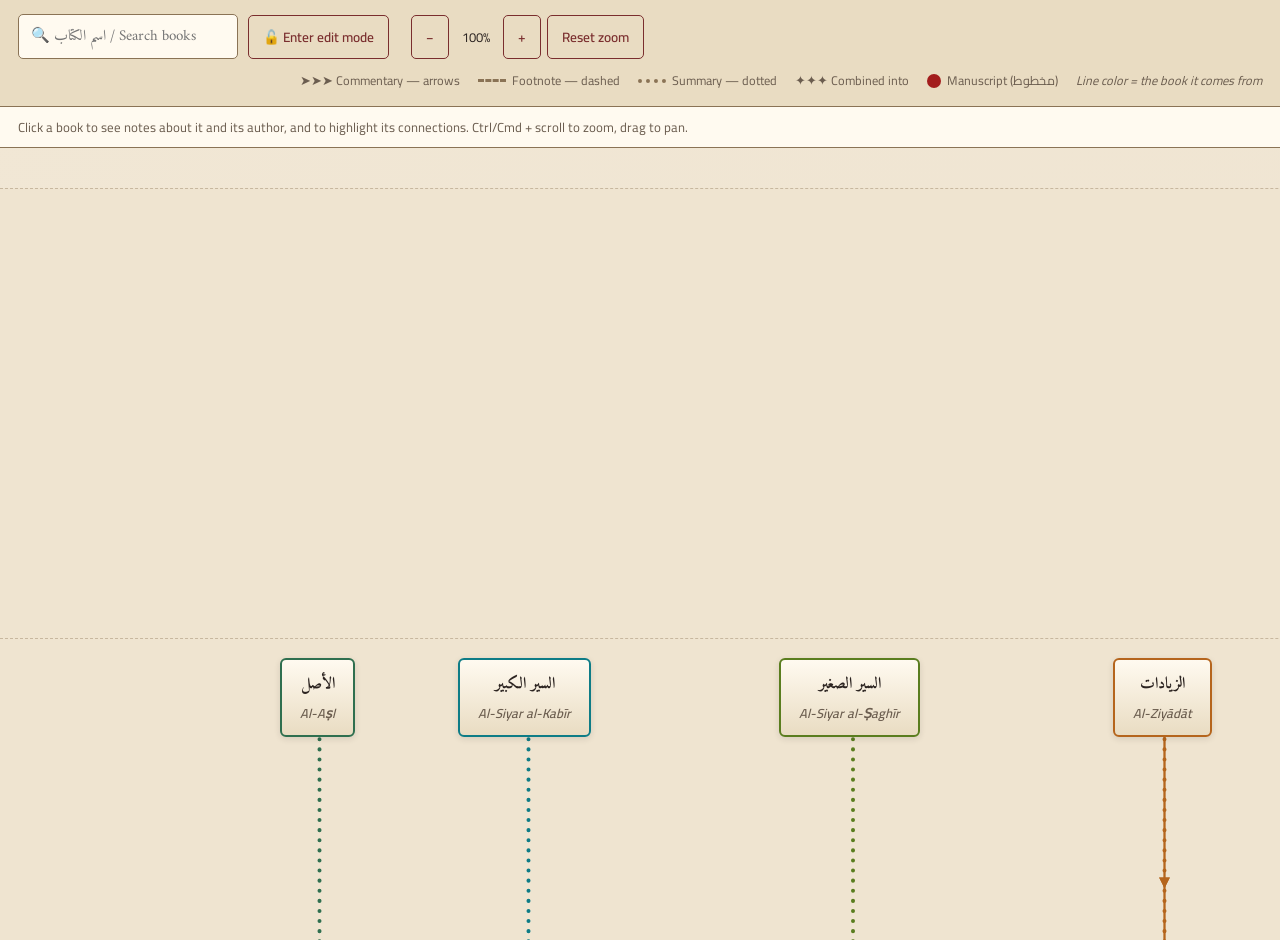
==== index.html @ ff079003 "Add bilingual (English/Arabic) notes with an EN/AR toggle Notes can now be written and viewed in eit" ====
<!DOCTYPE html>
<html lang="en">
<head>
<meta charset="UTF-8">
<title>Hanafi Book Network</title>
<style>
  @import url('https://fonts.googleapis.com/css2?family=Amiri:wght@400;700&family=Cairo:wght@400;600;700&display=swap');

  :root{
    --parchment:#f3ead9;
    --parchment-deep:#e9dcc2;
    --ink:#2b2320;
    --maroon:#7a2e2e;
    --gold:#a6763f;
    --line:#8a7355;
  }

  *{box-sizing:border-box;}

  html,body{margin:0;padding:0;}

  body{
    min-height:100vh;
    background:var(--parchment);
    font-family:'Cairo', sans-serif;
    color:var(--ink);
  }

  #toolbar{
    display:flex;
    flex-wrap:wrap;
    gap:10px;
    align-items:center;
    padding:14px 18px;
    background:var(--parchment-deep);
    border-bottom:1.5px solid var(--line);
    position:sticky;
    top:0;
    z-index:20;
  }

  #toolbar input[type=text]{
    font-family:'Amiri', serif;
    font-size:15px;
    padding:8px 12px;
    border:1.5px solid var(--line);
    border-radius:5px;
    background:#fffaf0;
    color:var(--ink);
    min-width:220px;
  }

  button{
    font-family:'Cairo', sans-serif;
    font-size:13.5px;
    font-weight:600;
    padding:8px 14px;
    border-radius:5px;
    border:1.5px solid var(--maroon);
    background:var(--maroon);
    color:#fff8ee;
    cursor:pointer;
  }
  button.secondary{
    background:transparent;
    color:var(--maroon);
  }
  button:hover{opacity:0.88;}

  .legend{
    display:flex;
    gap:18px;
    margin-inline-start:auto;
    font-size:12.5px;
    color:#6b5d4f;
    align-items:center;
  }
  .legend-item{display:flex;align-items:center;gap:6px;}
  .swatch{width:28px;height:0;border-top-width:3px;border-top-style:solid;}

  #hint{
    padding:8px 18px;
    font-size:13px;
    color:#6b5d4f;
    background:#fffaf0;
    border-bottom:1px solid var(--line);
    min-height:18px;
  }

  #canvas-wrap{
    position:relative;
    width:100%;
    height:calc(100vh - 108px);
    overflow:auto;
  }

  #zoom-sizer{
    position:relative;
  }

  #canvas{
    position:relative;
    width:7450px;
    height:7050px;
    transform-origin:0 0;
    background-image:
      radial-gradient(circle at 20% 15%, rgba(166,118,63,0.06), transparent 40%),
      radial-gradient(circle at 80% 85%, rgba(122,46,46,0.05), transparent 45%);
  }

  svg#lines{
    position:absolute;
    top:0; left:0;
    width:7450px;
    height:7050px;
    pointer-events:none;
  }

  #centuryBg{
    position:absolute;
    top:0; left:0;
    width:7450px;
    height:7050px;
    pointer-events:none;
    z-index:0;
  }
  .century-band{
    position:absolute;
    left:0;
    width:100%;
  }
  #timeline{
    position:absolute;
    top:0; left:0;
    width:7450px;
    height:7050px;
    pointer-events:none;
    z-index:1;
  }
  .century-row{
    position:absolute;
    left:0;
    width:100%;
    border-top:1.5px dashed rgba(138,115,85,0.4);
  }
  .century-label{
    position:absolute;
    left:20px;
    font-family:'Amiri', serif;
    font-weight:700;
    font-size:21px;
    color:var(--gold);
    background:rgba(243,234,217,0.95);
    padding:12px 20px;
    border:2px solid rgba(138,115,85,0.45);
    border-radius:9px;
    white-space:nowrap;
    line-height:1.4;
    box-shadow:0 2px 8px rgba(43,35,32,0.10);
  }
  .century-label .en{
    display:block;
    font-family:'Cairo', sans-serif;
    font-weight:600;
    font-style:italic;
    font-size:14px;
    color:#6b5d4f;
    margin-top:2px;
  }

  .node{
    position:absolute;
    font-family:'Amiri', serif;
    font-weight:700;
    font-size:16px;
    background:linear-gradient(180deg,#fffaf0,var(--parchment-deep));
    border:1.5px solid var(--line);
    border-radius:6px;
    padding:10px 18px;
    text-align:center;
    box-shadow:0 2px 6px rgba(43,35,32,0.12);
    cursor:pointer;
    user-select:none;
    white-space:nowrap;
    z-index:5;
  }
  body.admin .node{ cursor:grab; }
  .node.selected{
    border-color:var(--maroon);
    box-shadow:0 0 0 3px rgba(122,46,46,0.25);
  }
  .node.viewed{
    box-shadow:0 0 0 3px rgba(122,46,46,0.35);
  }
  .node.multiselect{
    border-color:var(--gold);
    box-shadow:0 0 0 3px rgba(166,118,63,0.3);
  }
  .node.combine-source{
    border-color:var(--gold);
    box-shadow:0 0 0 3px rgba(166,118,63,0.45);
  }
  .node.combine{
    width:22px;
    height:22px;
    padding:0;
    border-radius:50%;
    display:flex;
    align-items:center;
    justify-content:center;
    font-size:13px;
    font-weight:700;
    color:#8a7355;
    background:#fffaf0;
    border:1.5px solid #8a7355;
  }
  .node.manuscript{
    border-color:#a31d1d;
    background:linear-gradient(180deg,#fff1ef,#fad4d0);
    box-shadow:0 0 0 2px rgba(163,29,29,0.22);
  }
  .node .ms-toggle{
    position:absolute;
    top:-9px; left:-9px;
    width:20px; height:20px;
    border-radius:50%;
    background:#fffaf0;
    border:1.5px solid #a31d1d;
    color:#a31d1d;
    font-size:10px;
    font-weight:700;
    line-height:17px;
    text-align:center;
    cursor:pointer;
    display:none;
  }
  .node:hover .ms-toggle{display:block;}
  .node.manuscript .ms-toggle{display:block;background:#a31d1d;color:#fff8ee;}

  .node .color-toggle{
    position:absolute;
    bottom:-9px; left:-9px;
    width:18px; height:18px;
    border-radius:50%;
    border:1.5px solid #fff8ee;
    box-shadow:0 0 0 1px var(--line);
    cursor:pointer;
    display:none;
  }
  .node:hover .color-toggle{display:block;}

  .node .color-text-toggle{
    position:absolute;
    bottom:-9px; right:-9px;
    width:20px; height:20px;
    border-radius:50%;
    background:#fffaf0;
    border:1.5px solid var(--line);
    color:var(--ink);
    font-size:11px;
    font-weight:700;
    line-height:17px;
    text-align:center;
    cursor:pointer;
    display:none;
  }
  .node:hover .color-text-toggle{display:block;}
  .node .del{
    position:absolute;
    top:-9px; right:-9px;
    width:18px; height:18px;
    border-radius:50%;
    background:var(--maroon);
    color:#fff8ee;
    font-size:11px;
    line-height:18px;
    text-align:center;
    cursor:pointer;
    display:none;
  }
  .node:hover .del{display:block;}

  #menu{
    position:fixed;
    display:none;
    background:#fffaf0;
    border:1.5px solid var(--line);
    border-radius:8px;
    box-shadow:0 6px 18px rgba(43,35,32,0.25);
    padding:8px;
    z-index:50;
    font-size:13.5px;
  }
  #menu button{
    display:block;
    width:100%;
    margin-bottom:6px;
    text-align:right;
    background:transparent;
    color:var(--ink);
    border:1px solid var(--line);
  }
  #menu button:last-child{margin-bottom:0;}

  body:not(.admin) .admin-only{ display:none !important; }
  body.admin .viewer-only{ display:none !important; }

  #notesPopups{
    position:fixed;
    top:120px;
    right:20px;
    display:none;
    flex-direction:column;
    gap:14px;
    z-index:40;
    width:340px;
    max-height:calc(100vh - 140px);
    overflow-y:auto;
  }
  .lang-toggle{
    display:flex;
    flex-shrink:0;
    align-self:flex-end;
    border:1.5px solid var(--maroon);
    border-radius:14px;
    overflow:hidden;
    background:#fffaf0;
    box-shadow:0 4px 12px rgba(43,35,32,0.2);
  }
  .lang-toggle button{
    border:none;
    border-radius:0;
    background:transparent;
    color:var(--maroon);
    font-size:11.5px;
    font-weight:700;
    padding:5px 14px;
  }
  .lang-toggle button.active{
    background:var(--maroon);
    color:#fff8ee;
  }
  .popup textarea[dir="rtl"], .notes-readonly[dir="rtl"]{
    font-family:'Amiri', serif;
    font-size:14.5px;
    text-align:right;
  }
  .popup{
    background:#fffaf0;
    border:1.5px solid var(--line);
    border-radius:8px;
    box-shadow:0 6px 18px rgba(43,35,32,0.25);
    padding:14px 16px;
    position:relative;
  }
  .popup-close{
    position:absolute;
    top:8px; right:8px;
    width:22px; height:22px;
    padding:0;
    border-radius:50%;
    background:transparent;
    color:var(--ink);
    border:1px solid var(--line);
    font-size:13px;
    line-height:1;
  }
  .popup h3{
    margin:0 26px 10px 0;
    font-family:'Amiri', serif;
    font-size:17px;
    color:var(--maroon);
  }
  .popup-subtitle{
    display:block;
    font-family:'Cairo', sans-serif;
    font-weight:600;
    font-style:italic;
    font-size:12px;
    color:#6b5d4f;
    margin-top:2px;
  }
  .popup textarea{
    width:100%;
    min-height:90px;
    font-family:'Cairo', sans-serif;
    font-size:13px;
    padding:8px 10px;
    border:1.5px solid var(--line);
    border-radius:5px;
    background:#fff;
    color:var(--ink);
    resize:vertical;
    box-sizing:border-box;
  }
  .notes-readonly{
    font-size:13.5px;
    line-height:1.5;
    color:var(--ink);
    white-space:pre-wrap;
  }
  .popup-save{
    margin-top:8px;
    font-size:12.5px;
    padding:6px 12px;
  }
  .popup-status{
    margin-top:6px;
    font-size:11.5px;
    color:#6b5d4f;
    font-style:italic;
  }
  .popup-delete{
    display:block;
    margin-top:14px;
    width:100%;
    font-size:12.5px;
    padding:6px 12px;
    background:transparent;
    color:var(--maroon);
    border:1.5px solid var(--maroon);
  }
  .popup-conn-header{
    margin-top:12px;
    font-size:12px;
    font-weight:700;
    color:#6b5d4f;
    text-transform:uppercase;
    letter-spacing:0.03em;
  }
  .popup-conn-list{
    margin-top:6px;
    display:flex;
    flex-direction:column;
    gap:4px;
  }
  .popup-conn-row{
    display:flex;
    align-items:center;
    justify-content:space-between;
    gap:8px;
    font-size:12.5px;
    padding:4px 6px;
    background:var(--parchment-deep);
    border-radius:4px;
  }
  .popup-conn-remove{
    flex-shrink:0;
    width:18px; height:18px;
    padding:0;
    border-radius:50%;
    background:var(--maroon);
    color:#fff8ee;
    font-size:11px;
    line-height:1;
  }
  .popup-conn-empty{
    font-size:12px;
    font-style:italic;
    color:#6b5d4f;
  }
  .popup-conn-add{
    margin-top:8px;
    display:flex;
    flex-direction:column;
    gap:6px;
  }
  .popup-conn-add select{
    font-family:'Cairo', sans-serif;
    font-size:12.5px;
    padding:5px 6px;
    border:1.5px solid var(--line);
    border-radius:5px;
    background:#fffaf0;
    color:var(--ink);
    width:100%;
  }
  .popup-conn-add-row{
    display:flex;
    gap:6px;
  }
  .popup-conn-direction{
    font-size:12px;
    background:transparent;
    color:var(--ink);
    border:1.5px solid var(--line);
    padding:5px 8px;
    text-align:center;
    white-space:nowrap;
  }
  .popup-conn-submit{
    font-size:12.5px;
    padding:5px 10px;
  }

  .export-overlay{
    position:fixed;
    inset:0;
    background:rgba(43,35,32,0.45);
    display:flex;
    align-items:center;
    justify-content:center;
    z-index:100;
  }
  .export-box{
    background:#fffaf0;
    border:1.5px solid var(--line);
    border-radius:8px;
    box-shadow:0 10px 30px rgba(43,35,32,0.3);
    padding:20px;
    width:min(600px, 90vw);
    max-height:80vh;
    display:flex;
    flex-direction:column;
  }
  .export-box h3{ margin:0 0 8px; font-family:'Amiri',serif; color:var(--maroon); }
  .export-box p{ margin:0 0 10px; font-size:13px; color:#6b5d4f; }
  .export-box textarea{
    flex:1;
    min-height:280px;
    font-family:monospace;
    font-size:12px;
    padding:10px;
    border:1.5px solid var(--line);
    border-radius:5px;
    background:#fff;
    color:var(--ink);
  }
  .export-btn-row{
    display:flex;
    gap:10px;
    margin-top:12px;
    justify-content:flex-end;
  }

  #bookSearch{
    font-family:'Amiri', serif;
    font-size:14px;
    padding:7px 10px;
    border:1.5px solid var(--line);
    border-radius:5px;
    background:#fffaf0;
    color:var(--ink);
    width:210px;
  }
  .search-results{
    position:absolute;
    top:100%;
    left:0;
    margin-top:4px;
    background:#fffaf0;
    border:1.5px solid var(--line);
    border-radius:6px;
    box-shadow:0 6px 18px rgba(43,35,32,0.25);
    min-width:260px;
    max-height:320px;
    overflow-y:auto;
    z-index:60;
    display:none;
  }
  .search-result{
    padding:8px 12px;
    cursor:pointer;
    border-bottom:1px solid rgba(138,115,85,0.2);
    font-size:13.5px;
    font-family:'Amiri', serif;
  }
  .search-result:last-child{ border-bottom:none; }
  .search-result:hover, .search-result.active{
    background:var(--parchment-deep);
  }
  .search-result .en{
    display:block;
    font-family:'Cairo', sans-serif;
    font-style:italic;
    font-size:11.5px;
    color:#6b5d4f;
  }
  .search-empty{
    padding:10px 12px;
    font-size:13px;
    color:#6b5d4f;
    font-style:italic;
  }
</style>
</head>
<body>

  <div id="toolbar">
    <div style="display:flex;align-items:center;gap:6px;position:relative;">
      <input type="text" id="bookSearch" placeholder="🔍 اسم الكتاب / Search books" autocomplete="off" oninput="onSearchInput()" onkeydown="onSearchKeydown(event)">
      <div id="searchResults" class="search-results"></div>
    </div>

    <div class="viewer-only">
      <button class="secondary" onclick="enterAdminMode()">🔓 Enter edit mode</button>
    </div>

    <div class="admin-only" style="display:flex;align-items:center;gap:10px;">
      <input type="text" id="bookName" placeholder="اسم الكتاب / Book name" onkeydown="if(event.key==='Enter')addBook()">
      <button onclick="addBook()">+ Add book</button>
      <button id="combineBtn" class="secondary" onclick="toggleCombineMode()">⊕ Combine books</button>
      <button id="connectBtn" class="secondary" onclick="toggleConnectMode()">🔗 Connect mode</button>
      <button class="secondary" onclick="clearSelection()">Cancel selection</button>
      <button class="secondary" onclick="resetAll()">Reset board</button>
    </div>

    <div style="display:flex;align-items:center;gap:6px;margin-inline-start:12px;">
      <button class="secondary" onclick="zoomOut()">−</button>
      <span id="zoomLabel" style="font-size:13px;min-width:42px;text-align:center;">100%</span>
      <button class="secondary" onclick="zoomIn()">+</button>
      <button class="secondary" onclick="zoomReset()">Reset zoom</button>
    </div>

    <div class="legend">
      <div class="legend-item">➤➤➤ Commentary — arrows</div>
      <div class="legend-item"><span class="swatch" style="border-top-color:#8a7355;border-top-style:dashed;"></span> Footnote — dashed</div>
      <div class="legend-item"><span class="swatch" style="border-top-color:#8a7355;border-top-style:dotted;border-top-width:4px;"></span> Summary — dotted</div>
      <div class="legend-item">✦✦✦ Combined into</div>
      <div class="legend-item"><span style="width:14px;height:14px;border-radius:50%;background:#a31d1d;display:inline-block;"></span> Manuscript (مخطوط)</div>
      <div class="legend-item" style="font-style:italic;">Line color = the book it comes from</div>
    </div>

    <div class="admin-only" style="display:flex;align-items:center;gap:8px;">
      <button class="secondary" onclick="setGithubToken()">🔑 GitHub token</button>
      <button class="secondary" onclick="exportState()">⭳ Export</button>
      <button class="secondary" onclick="exitAdminMode()">Exit edit mode</button>
    </div>
  </div>

  <div id="hint">Click a book to see notes about it and its author, and to highlight its connections. Ctrl/Cmd + scroll to zoom, drag to pan.</div>

  <div id="canvas-wrap">
    <div id="zoom-sizer">
      <div id="canvas">
        <div id="centuryBg"></div>
        <div id="timeline"></div>
        <svg id="lines"></svg>
      </div>
    </div>
  </div>

  <div id="notesPopups"></div>

  <div id="menu">
    <button onclick="makeEdge('commentary')">Commentary — bold line</button>
    <button onclick="makeEdge('footnote')">Footnote — dashed line</button>
    <button onclick="makeEdge('summary')">Summary — dotted line</button>
    <button onclick="hideMenu()">Cancel</button>
  </div>

<script>
// Fallback so this board also persists when opened outside Claude (e.g. GitHub Pages),
// where window.storage isn't provided. Uses localStorage instead, scoped per-browser.
if (!window.storage) {
  window.storage = {
    async get(key) {
      const raw = localStorage.getItem('hanafi-book-network:' + key);
      if (raw === null) return null;
      return { key, value: raw, shared: false };
    },
    async set(key, value) {
      localStorage.setItem('hanafi-book-network:' + key, value);
      return { key, value, shared: false };
    },
    async delete(key) {
      localStorage.removeItem('hanafi-book-network:' + key);
      return { key, deleted: true, shared: false };
    },
    async list(prefix) {
      const keys = Object.keys(localStorage)
        .filter(k => k.startsWith('hanafi-book-network:' + (prefix || '')))
        .map(k => k.replace('hanafi-book-network:', ''));
      return { keys, shared: false };
    }
  };
}

let state = { nodes: [], edges: [] };
let selected = null;
let pendingPair = null;
let dragInfo = null;
let combineMode = false;
let combineSet = new Set();
let connectMode = false;
let viewedNode = null;
let connAddState = { targetId: '', type: 'commentary', reversed: false };
const NOTES_LANG_KEY = 'hanafi-book-network:notesLang';
let notesLang = localStorage.getItem(NOTES_LANG_KEY) === 'ar' ? 'ar' : 'en';

function setNotesLang(lang){
  notesLang = lang;
  localStorage.setItem(NOTES_LANG_KEY, lang);
  render();
}
let zoom = 1;
const ZOOM_MIN = 0.3, ZOOM_MAX = 2.5, ZOOM_STEP = 0.1;
const STORAGE_KEY = 'hanafi-book-network';

// Security-through-obscurity only: this key is visible to anyone who views the page
// source. It just keeps casual visitors from stumbling into edit mode.
const ADMIN_KEY = 'hanafibooks';
const ADMIN_FLAG_KEY = 'hanafi-book-network:isAdmin';
let isAdmin = false;

function initAdminMode(){
  try{
    const params = new URLSearchParams(window.location.search);
    const editParam = params.get('edit');
    if(editParam && editParam === ADMIN_KEY){
      localStorage.setItem(ADMIN_FLAG_KEY, '1');
      history.replaceState(null, '', window.location.pathname + window.location.hash);
    }
    isAdmin = localStorage.getItem(ADMIN_FLAG_KEY) === '1';
  }catch(e){ isAdmin = false; }
  document.body.classList.toggle('admin', isAdmin);
}

const GH_TOKEN_KEY = 'hanafi-book-network:ghToken';
const GH_REPO = 'ARK120701/hanafi-book-network';
const GH_NOTES_PATH = 'notes.json';
let publishStatus = {}; // transient, not persisted: { 'nodeId:field': 'status message' }

function b64EncodeUtf8(str){
  const bytes = new TextEncoder().encode(str);
  let binary = '';
  for(let i = 0; i < bytes.length; i++) binary += String.fromCharCode(bytes[i]);
  return btoa(binary);
}

function b64DecodeUtf8(b64){
  const binary = atob(b64);
  const bytes = new Uint8Array(binary.length);
  for(let i = 0; i < binary.length; i++) bytes[i] = binary.charCodeAt(i);
  return new TextDecoder().decode(bytes);
}

function setGithubToken(){
  if(!isAdmin) return;
  const hasToken = !!localStorage.getItem(GH_TOKEN_KEY);
  const val = prompt(
    (hasToken ? 'A GitHub token is already saved in this browser.\n' : '') +
    'Paste a GitHub personal access token (fine-grained, scoped to just this repo, with "Contents: Read and write" permission) to enable auto-publishing notes.\nLeave blank and submit to remove the saved token.'
  );
  if(val === null) return;
  const trimmed = val.trim();
  if(!trimmed){
    localStorage.removeItem(GH_TOKEN_KEY);
    alert('GitHub token removed from this browser.');
    return;
  }
  localStorage.setItem(GH_TOKEN_KEY, trimmed);
  alert('GitHub token saved in this browser. Notes you save will now publish automatically.');
}

async function publishNoteField(nodeId, field, value){
  const token = localStorage.getItem(GH_TOKEN_KEY);
  if(!token) return { ok:false, message:'No GitHub token set.' };
  try{
    const apiUrl = `https://api.github.com/repos/${GH_REPO}/contents/${GH_NOTES_PATH}`;
    const getRes = await fetch(apiUrl, { headers: { 'Authorization':'token ' + token, 'Accept':'application/vnd.github+json' } });
    let sha, notesData = {};
    if(getRes.ok){
      const getJson = await getRes.json();
      sha = getJson.sha;
      notesData = JSON.parse(b64DecodeUtf8(getJson.content.replace(/\n/g, '')));
    } else if(getRes.status !== 404){
      throw new Error('Could not read notes.json (HTTP ' + getRes.status + ')');
    }

    if(!notesData[nodeId]) notesData[nodeId] = {};
    notesData[nodeId][field] = value;

    const putRes = await fetch(apiUrl, {
      method: 'PUT',
      headers: {
        'Authorization': 'token ' + token,
        'Accept': 'application/vnd.github+json',
        'Content-Type': 'application/json'
      },
      body: JSON.stringify({
        message: 'Update notes for ' + nodeId + ' (' + field + ')',
        content: b64EncodeUtf8(JSON.stringify(notesData, null, 2)),
        sha
      })
    });

    if(!putRes.ok){
      const errJson = await putRes.json().catch(() => ({}));
      throw new Error(errJson.message || ('GitHub API error ' + putRes.status));
    }

    return { ok:true, message:'Published — live for everyone within about a minute.' };
  }catch(e){
    return { ok:false, message:'Failed to publish: ' + e.message };
  }
}

async function saveAndPublishNote(nodeId, field, value){
  const node = state.nodes.find(n => n.id === nodeId);
  if(!node) return;
  node[field] = value;
  saveState();
  const key = nodeId + ':' + field;
  const hasToken = !!localStorage.getItem(GH_TOKEN_KEY);
  publishStatus[key] = hasToken ? 'Publishing…' : 'Saved in this browser only — set a GitHub token (toolbar) to publish it for everyone.';
  render();
  if(!hasToken) return;
  const result = await publishNoteField(nodeId, field, value);
  publishStatus[key] = result.message;
  render();
}

async function loadPublishedNotes(){
  try{
    const res = await fetch('notes.json', { cache: 'no-store' });
    if(!res.ok) return;
    const data = await res.json();
    let changed = false;
    Object.keys(data).forEach(id => {
      const n = state.nodes.find(x => x.id === id);
      if(!n) return;
      if(typeof data[id].bookNotes === 'string'){ n.bookNotes = data[id].bookNotes; changed = true; }
      if(typeof data[id].authorNotes === 'string'){ n.authorNotes = data[id].authorNotes; changed = true; }
      if(typeof data[id].bookNotesAr === 'string'){ n.bookNotesAr = data[id].bookNotesAr; changed = true; }
      if(typeof data[id].authorNotesAr === 'string'){ n.authorNotesAr = data[id].authorNotesAr; changed = true; }
    });
    if(changed) render();
  }catch(e){ /* offline, or notes.json not reachable (e.g. running from a plain file://) — ignore */ }
}

function enterAdminMode(){
  const val = prompt('Enter edit key:');
  if(val === null) return;
  if(val.trim() !== ADMIN_KEY) return;
  localStorage.setItem(ADMIN_FLAG_KEY, '1');
  isAdmin = true;
  document.body.classList.add('admin');
  render();
}

function exitAdminMode(){
  localStorage.removeItem(ADMIN_FLAG_KEY);
  isAdmin = false;
  document.body.classList.remove('admin');
  connectMode = false;
  combineMode = false;
  combineSet.clear();
  selected = null;
  pendingPair = null;
  viewedNode = null;
  hideMenu();
  render();
}

async function loadState(){
  try{
    const res = await window.storage.get(STORAGE_KEY);
    if(res && res.value){
      state = JSON.parse(res.value);
    }
  }catch(e){ /* no saved state yet */ }

  if(!state.nodes || state.nodes.length === 0){
    seedDefaultState();
  }
  ensureExtraContent();
  render();
}

function nodeExists(id){
  return state.nodes.some(n => n.id === id);
}

function ensureExtraContent(){
  let changed = false;

  function addNode(n){
    if(!nodeExists(n.id)){ state.nodes.push(n); changed = true; }
  }
  function addEdge(e){
    const dupe = state.edges.some(x => x.from === e.from && x.to === e.to && x.type === e.type);
    if(!dupe){ state.edges.push(e); changed = true; }
  }

  addNode({ id:'qudoori',   name:'مختصر القدوري\nMukhtaṣar al-Qudūrī',       x: 260,  y: 650 });
  addNode({ id:'nasafimz',  name:'منظومة النسفي\nManẓūmat al-Nasafī',        x: 620,  y: 650 });
  addNode({ id:'kanz',      name:'كنز الدقائق\nKanz al-Daqāʾiq',             x: 900,  y: 650 });
  addNode({ id:'mukhtaar',  name:'المختار\nAl-Mukhtār',                     x: 1120, y: 650 });
  addNode({ id:'wiqriwaya', name:'وقاية الرواية\nWiqāyat al-Riwāyah',        x: 1340, y: 650 });

  addNode({ id:'plusBidaya',   name:'+', type:'combine', x: 340, y: 400 });
  addNode({ id:'bidaya',       name:'بداية المبتدئ\nBidāyat al-Mubtadī',     x: 300, y: 470 });

  addNode({ id:'plusMajma',    name:'+', type:'combine', x: 460, y: 780 });
  addNode({ id:'majmabahrain', name:'مجمع البحرين\nMajmaʿ al-Baḥrayn',       x: 420, y: 850 });

  addNode({ id:'plusMultaqa',  name:'+', type:'combine', x: 900, y: 780 });
  addNode({ id:'multaqaabhur', name:'ملتقى الأبحر\nMultaqā al-Abḥur',        x: 860, y: 850 });

  addNode({ id:'mabsutsharh',  name:'المبسوط شرح الكافي\nAl-Mabsūṭ Sharḥ al-Kāfī', x: 1080, y: 380 });

  // Qudoori + Jaami' al-Sagheer -> Bidaayatul Mubtadi
  addEdge({ id: uid(), from:'qudoori',  to:'plusBidaya', type:'merge' });
  addEdge({ id: uid(), from:'jamisagh', to:'plusBidaya', type:'merge' });
  addEdge({ id: uid(), from:'plusBidaya', to:'bidaya',   type:'merge' });

  // Qudoori + Manzoomatun Nasafi -> Majmaul Bahrain
  addEdge({ id: uid(), from:'qudoori', to:'plusMajma', type:'merge' });
  addEdge({ id: uid(), from:'nasafimz', to:'plusMajma', type:'merge' });
  addEdge({ id: uid(), from:'plusMajma', to:'majmabahrain', type:'merge' });

  // Qudoori + Kanz Daqaaiq + Mukhtaar + Wiqaayatur Riwaayah -> Multaqul Abhur
  addEdge({ id: uid(), from:'qudoori',   to:'plusMultaqa', type:'merge' });
  addEdge({ id: uid(), from:'kanz',      to:'plusMultaqa', type:'merge' });
  addEdge({ id: uid(), from:'mukhtaar',  to:'plusMultaqa', type:'merge' });
  addEdge({ id: uid(), from:'wiqriwaya', to:'plusMultaqa', type:'merge' });
  addEdge({ id: uid(), from:'plusMultaqa', to:'multaqaabhur', type:'merge' });

  // Mabsoot is a commentary on Kaafi
  addEdge({ id: uid(), from:'kafi', to:'mabsutsharh', type:'commentary' });

  addNode({ id:'hidayah',    name:'الهداية\nAl-Hidāyah',                x: 900,  y: 610 });
  addNode({ id:'fathqadir',  name:'فتح القدير\nFatḥ al-Qadīr',          x: 660,  y: 760 });
  addNode({ id:'inaya',      name:'العناية\nAl-ʿInāyah',                x: 860,  y: 760 });
  addNode({ id:'binaya',     name:'البناية\nAl-Bināyah',                x: 1060, y: 760 });
  addNode({ id:'sharhhidayah', name:'شرح الهداية\nSharḥ al-Hidāyah',    x: 1260, y: 760 });

  // Bidaayatul Mubtadi -> commentary -> Al-Hidaayah
  addEdge({ id: uid(), from:'bidaya', to:'hidayah', type:'commentary' });

  // Al-Hidaayah -> commentaries
  addEdge({ id: uid(), from:'hidayah', to:'fathqadir', type:'commentary' });
  addEdge({ id: uid(), from:'hidayah', to:'inaya', type:'commentary' });
  addEdge({ id: uid(), from:'hidayah', to:'binaya', type:'commentary' });
  addEdge({ id: uid(), from:'hidayah', to:'sharhhidayah', type:'commentary' });

  // --- Kanz al-Daqaaiq chain ---
  addNode({ id:'waafi',        name:'الوافي\nAl-Wāfī',                              x:2200, y:850 });
  addNode({ id:'kafi2',        name:'الكافي (شرح الوافي)\nAl-Kāfī (Sharḥ al-Wāfī)',   x:2200, y:1000 });
  addNode({ id:'ramzhaqaiq',   name:'رمز الحقائق\nRamz al-Ḥaqāʾiq',                  x:1200, y:850 });
  addNode({ id:'nahrfaiq',     name:'النهر الفائق\nAl-Nahr al-Fāʾiq',                x:1400, y:850 });
  addNode({ id:'bahrraiq',     name:'البحر الرائق\nBaḥr al-Rāʾiq',                   x:1600, y:850 });
  addNode({ id:'tabyinhaqaiq', name:'تبيين الحقائق\nTabyīn al-Ḥaqāʾiq',              x:1800, y:850 });
  addNode({ id:'mustalkhas',   name:'مستخلص الحقائق\nMustakhlaṣ al-Ḥaqāʾiq',          x:2000, y:850 });
  addNode({ id:'minhatkhaliq', name:'منحة الخالق\nMinḥat al-Khāliq',                 x:1600, y:1000 });

  addEdge({ id: uid(), from:'kanz', to:'waafi', type:'summary' });
  addEdge({ id: uid(), from:'waafi', to:'kafi2', type:'commentary' });
  addEdge({ id: uid(), from:'kanz', to:'ramzhaqaiq', type:'commentary' });
  addEdge({ id: uid(), from:'kanz', to:'nahrfaiq', type:'commentary' });
  addEdge({ id: uid(), from:'kanz', to:'bahrraiq', type:'commentary' });
  addEdge({ id: uid(), from:'kanz', to:'tabyinhaqaiq', type:'commentary' });
  addEdge({ id: uid(), from:'kanz', to:'mustalkhas', type:'commentary' });
  addEdge({ id: uid(), from:'bahrraiq', to:'minhatkhaliq', type:'footnote' });

  // --- Mukhtasar al-Tahaawi ---
  addNode({ id:'mukhtasartahawi',      name:'مختصر الطحاوي\nMukhtaṣar al-Ṭaḥāwī',                        x:200, y:1050 });
  addNode({ id:'sharhtahawijassas',    name:'شرح مختصر الطحاوي للجصاص\nSharḥ Mukhtaṣar al-Ṭaḥāwī li\'l-Jaṣṣāṣ',    x:80,  y:1200 });
  addNode({ id:'sharhtahawiisbijabi',  name:'شرح مختصر الطحاوي للإسبيجابي\nSharḥ Mukhtaṣar al-Ṭaḥāwī li\'l-Isbījābī', x:380, y:1200 });

  addEdge({ id: uid(), from:'mukhtasartahawi', to:'sharhtahawijassas', type:'commentary' });
  addEdge({ id: uid(), from:'mukhtasartahawi', to:'sharhtahawiisbijabi', type:'commentary' });

  // --- Al-Mukhtaar ---
  addNode({ id:'ikhtiyar', name:'الاختيار لتعليل المختار\nAl-Ikhtiyār li-Taʿlīl al-Mukhtār', x:1720, y:1000 });
  addEdge({ id: uid(), from:'mukhtaar', to:'ikhtiyar', type:'commentary' });

  // --- Qudoori ---
  addNode({ id:'tuhfatfuqaha',   name:'تحفة الفقهاء\nTuḥfat al-Fuqahāʾ',           x:150, y:1400 });
  addNode({ id:'badaisanai',     name:'بدائع الصنائع\nBadāʾiʿ al-Ṣanāʾiʿ',          x:150, y:1550 });
  addNode({ id:'lubab',          name:'اللباب في شرح الكتاب\nAl-Lubāb fī Sharḥ al-Kitāb', x:350, y:1400 });
  addNode({ id:'jawharanayyira', name:'الجوهرة النيرة\nAl-Jawharah al-Nayyirah',   x:550, y:1400 });

  addEdge({ id: uid(), from:'qudoori', to:'tuhfatfuqaha', type:'commentary' });
  addEdge({ id: uid(), from:'tuhfatfuqaha', to:'badaisanai', type:'commentary' });
  addEdge({ id: uid(), from:'qudoori', to:'lubab', type:'commentary' });
  addEdge({ id: uid(), from:'qudoori', to:'jawharanayyira', type:'commentary' });

  // --- Wiqaayatur Riwaayah ---
  addNode({ id:'nuqayah',      name:'النقاية\nAl-Nuqāyah',                 x:1940, y:1000 });
  addNode({ id:'fathbabinaya', name:'فتح باب العناية\nFatḥ Bāb al-ʿInāyah', x:1800, y:1150 });
  addNode({ id:'jamirumuz',    name:'جامع الرموز\nJāmiʿ al-Rumūz',         x:2080, y:1150 });
  addNode({ id:'sharhwiqaya',  name:'شرح الوقاية\nSharḥ al-Wiqāyah',       x:2350, y:1000 });
  addNode({ id:'umdatriaya',   name:'عمدة الرعاية\nʿUmdat al-Riʿāyah',      x:2350, y:1150 });

  addEdge({ id: uid(), from:'wiqriwaya', to:'nuqayah', type:'summary' });
  addEdge({ id: uid(), from:'nuqayah', to:'fathbabinaya', type:'commentary' });
  addEdge({ id: uid(), from:'nuqayah', to:'jamirumuz', type:'commentary' });
  addEdge({ id: uid(), from:'wiqriwaya', to:'sharhwiqaya', type:'commentary' });
  addEdge({ id: uid(), from:'sharhwiqaya', to:'umdatriaya', type:'footnote' });

  // --- Tanwir al-Absaar / Durr al-Mukhtaar ---
  addNode({ id:'tanwirabsar',       name:'تنوير الأبصار\nTanwīr al-Abṣār',                          x:2650, y:1000 });
  addNode({ id:'durrmukhtar',       name:'الدر المختار\nAl-Durr al-Mukhtār',                         x:2650, y:1150 });
  addNode({ id:'ibnabidin',         name:'ابن عابدين (رد المحتار)\nIbn ʿĀbidīn (Radd al-Muḥtār)',     x:2450, y:1300 });
  addNode({ id:'tahtawifootnote',   name:'الطحطاوي\nAl-Ṭaḥṭāwī',                                     x:2650, y:1300 });
  addNode({ id:'halabi',            name:'حاشية الحلبي\nḤāshiyat al-Ḥalabī',                          x:2850, y:1300 });
  addNode({ id:'sharhminhatghaffar',name:'شرح منحة الغفار\nSharḥ Minḥat al-Ghaffār',                  x:2550, y:1450 });
  addNode({ id:'tawaliuanwar',      name:'طوالع الأنوار\nṬawāliʿ al-Anwār',                            x:2800, y:1450 });

  addEdge({ id: uid(), from:'tanwirabsar', to:'durrmukhtar', type:'commentary' });
  addEdge({ id: uid(), from:'durrmukhtar', to:'ibnabidin', type:'footnote' });
  addEdge({ id: uid(), from:'durrmukhtar', to:'tahtawifootnote', type:'footnote' });
  addEdge({ id: uid(), from:'durrmukhtar', to:'halabi', type:'footnote' });
  addEdge({ id: uid(), from:'durrmukhtar', to:'sharhminhatghaffar', type:'commentary' });
  addEdge({ id: uid(), from:'durrmukhtar', to:'tawaliuanwar', type:'commentary' });

  // --- Full book list import: books not yet on the board ---
    addNode({ id:'ikhtilaf', name:'اختلاف أبي حنيفة وابن أبي ليلى\nIkhtilāf Abī Ḥanīfa wa Ibn Abī Laylā', x:80, y:505, author:'الإمام أبو يوسف (d. 182H)' });
    addNode({ id:'islahidah', name:'الإصلاح وشرحه الإيضاح\nAl-Iṣlāḥ wa Sharḥuhu al-Īḍāḥ', x:80, y:4105, author:'ابن كمال باشا (d. 940H)' });
    addNode({ id:'amali', name:'الأمالي\nAl-Amālī', x:500, y:505, author:'الإمام أبو يوسف (d. 182H)' });
    addNode({ id:'burhanmawahib', name:'البرهان شرح مواهب الرحمن\nAl-Burhān Sharḥ Mawāhib al-Raḥmān', x:500, y:4105, author:'إبراهيم الطرابلسي (d. 922H)' });
    addNode({ id:'tajrid', name:'التجريد\nAl-Tajrīd', x:80, y:1855, author:'الإمام القدوري (d. 428H)' });
    addNode({ id:'tahrirjamikab', name:'التحرير في شرح الجامع الكبير\nAl-Taḥrīr fī Sharḥ al-Jāmiʿ al-Kabīr', x:290, y:2755, author:'جمال الدين الحصيري (d. 636H)' });
    addNode({ id:'tuhfatmuluk', name:'تحفة الملوك\nTuḥfat al-Mulūk', x:500, y:2755, author:'زين الدين الرازي (d. 666H)' });
    addNode({ id:'tashihtarjih', name:'التصحيح والترجيح على مختصر القدوري\nAl-Taṣḥīḥ wa al-Tarjīḥ ʿalā Mukhtaṣar al-Qudūrī', x:290, y:3655, author:'قاسم بن قطلوبغا (d. 879H)' });
    addNode({ id:'tayinqawl', name:'تعيين القوال الراجح في مسائل الهداية\nTaʿyīn al-Qawl al-Rājiḥ fī Masāʾil al-Hidāyah', x:80, y:6805, author:'غلام قادر النعماني' });
    addNode({ id:'tafsilaqd', name:'تفصيل عقد الفرائد بتكميل قيد الشرائد\nTafṣīl ʿAqd al-Farāʾid bi-Takmīl Qayd al-Sharāʾid', x:710, y:4105, author:'سري الدين بن الشحنة (d. 921H)' });
    addNode({ id:'tanbihmushkilat', name:'التنبيه علي مشكلات الهداية\nAl-Tanbīh ʿalā Mushkilāt al-Hidāyah', x:290, y:3205, author:'صدر الدين ابن أبي العز (d. 792H)' });
    addNode({ id:'tanbihtakhrij', name:'التنبيه على تخريج أحاديث الهداية والخلاصة\nAl-Tanbīh ʿalā Takhrīj Aḥādīth al-Hidāyah wa al-Khulāṣah', x:500, y:3205, author:'علاء الدين ابن التركماني (d. 750H)' });
    addNode({ id:'taysirmaqasid', name:'تيسير المقاصد شرح نظم الفوائد\nTaysīr al-Maqāṣid Sharḥ Naẓm al-Fawāʾid', x:290, y:4555, author:'حسن بن عمار الشرنبلالي (d. 1069H)' });
    addNode({ id:'jamifusulayn', name:'جامع الفصولين\nJāmiʿ al-Fuṣūlayn', x:500, y:3655, author:'ابن قاضي سماوة (d. 823H)' });
    addNode({ id:'jamifatawa', name:'جامع الفتاوى\nJāmiʿ al-Fatāwā', x:710, y:3655, author:'قرق أمير الحميدي الرومي (d. 860H)' });
    addNode({ id:'jurjaniyyat', name:'الجرجانيات\nAl-Jurjāniyyāt', x:1130, y:505, author:'محمد بن الحسن الشيباني (d. 189H)' });
    addNode({ id:'haqaiqmanzuma', name:'حقائق المنظومة\nḤaqāʾiq al-Manẓūmah', x:710, y:2755, author:'أبو المحامد محمود البخاري (d. 671H)' });
    addNode({ id:'hashiyasadi', name:'حاشية سعدي چلبي على العناية والهداية\nḤāshiyat Saʿdī Chalabī ʿalā al-ʿInāyah wa al-Hidāyah', x:1130, y:4105, author:'المفتي سعد الله بن عيسي (d. 945H)' });
    addNode({ id:'hashiyahidaya', name:'حاشية على الهداية\nḤāshiyah ʿalā al-Hidāyah', x:920, y:2755, author:'عمر بن محمد الخبازي (d. 691H)' });
    addNode({ id:'hilbatmujalli', name:'حلبة المجلي وبغية المهتدي\nḤilbat al-Mujallī wa Bughyat al-Muhtadī', x:920, y:3655, author:'ابن أمير الحاج (d. 879H)' });
    addNode({ id:'tahtawimaraqi', name:'حاشية الطحطاوي على مراقي الفلاح\nḤāshiyat al-Ṭaḥṭāwī ʿalā Marāqī al-Falāḥ', x:290, y:5455, author:'الشيخ أحمد الطحطاوي (d. 1231H)' });
    addNode({ id:'kharaj', name:'الخراج\nAl-Kharāj', x:1340, y:505, author:'الإمام أبو يوسف (d. 182H)' });
    addNode({ id:'khulasadalail', name:'خلاصة الدلائل في تنقيح المسائل\nKhulāṣat al-Dalāʾil fī Tanqīḥ al-Masāʾil', x:710, y:2305, author:'حسام الدين الرازي (d. 598H)' });
    addNode({ id:'khulasafatawa', name:'خلاصة الفتاوى\nKhulāṣat al-Fatāwā', x:920, y:2305, author:'طاهر بن أحمد البخاري (d. 542H)' });
    addNode({ id:'durrmuntaqa', name:'الدرّ المنتقى في شرح الملتقى\nAl-Durr al-Muntaqā fī Sharḥ al-Multaqā', x:500, y:4555, author:'علاء الدين الحصكفي (d. 1088H)' });
    addNode({ id:'dirayah', name:'الدراية في تخريج أحاديث الهداية\nAl-Dirāyah fī Takhrīj Aḥādīth al-Hidāyah', x:1130, y:3655, author:'الحافظ ابن حجر العسقلاني (d. 852H)' });
    addNode({ id:'dhakhiratuqba', name:'ذخيرة العقبى\nDhakhīrat al-ʿUqbā', x:1340, y:4105, author:'يوسف بن جنيد التوقاتي (d. 905H)' });
    addNode({ id:'raddsiyarawzai', name:'الرد على سير الأوزاعي\nAl-Radd ʿalā Siyar al-Awzāʿī', x:1550, y:505, author:'الإمام أبو يوسف (d. 182H)' });
    addNode({ id:'ruqayyat', name:'الرقيات\nAl-Ruqayyāt', x:1760, y:505, author:'محمد بن الحسن الشيباني (d. 189H)' });
    addNode({ id:'ruusmasail', name:'رؤوس المسائل\nRuʾūs al-Masāʾil', x:1130, y:2305, author:'جار الله الزمخشري (d. 537H)' });
    addNode({ id:'zubdatahkam', name:'زبدة الأحكام في مذاهب الأئمة الأربعة الأعلام\nZubdat al-Aḥkām fī Madhāhib al-Aʾimma al-Arbaʿa al-Aʿlām', x:920, y:3205, author:'سراج الدين الغزنوي (d. 773H)' });
    addNode({ id:'sirajwahhaj', name:'السراج الوهّاج شرح القدوري\nAl-Sirāj al-Wahhāj Sharḥ al-Qudūrī', x:1130, y:3205, author:'أبو بكر الحدادي (d. 800H)' });
    addNode({ id:'siaya', name:'السعاية في كشف ما في شرح الوقاية\nAl-Siʿāyah fī Kashf mā fī Sharḥ al-Wiqāyah', x:80, y:5905, author:'عبد الحي اللكنوي (d. 1304H)' });
    addNode({ id:'siqaya', name:'السقاية لعطشان الهداية\nAl-Siqāyah li-ʿAṭshān al-Hidāyah', x:290, y:5905, author:'عبد الحي اللكنوي (d. 1304H)' });
    addNode({ id:'sharhjamisagh1', name:'شرح الجامع الصغير\nSharḥ al-Jāmiʿ al-Ṣaghīr', x:1340, y:2305, author:'حسام الدين الصدر الشهيد (d. 536H)' });
    addNode({ id:'sharhjamisagh2', name:'شرح الجامع الصغير\nSharḥ al-Jāmiʿ al-Ṣaghīr', x:290, y:1855, author:'فخر الإسلام البزدوي (d. 482H)' });
    addNode({ id:'sharhjamisagh3', name:'شرح الجامع الصغير\nSharḥ al-Jāmiʿ al-Ṣaghīr', x:1550, y:2305, author:'تاج الدين الكردري (d. 562H)' });
    addNode({ id:'sharhjamisagh4', name:'شرح الجامع الصغير\nSharḥ al-Jāmiʿ al-Ṣaghīr', x:1760, y:2305, author:'أبو القاسم أحمد العتابي (d. 586H)' });
    addNode({ id:'sharhjamisagh5', name:'شرح الجامع الصغير\nSharḥ al-Jāmiʿ al-Ṣaghīr', x:80, y:2425, author:'حسن بن منصور قاضي خان (d. 592H)' });
    addNode({ id:'sharhjamisagh6', name:'شرح الجامع الصغير\nSharḥ al-Jāmiʿ al-Ṣaghīr', x:290, y:2425, author:'حسام الدين الرازي (d. 598H)' });
    addNode({ id:'sharhjamisagh7', name:'شرح الجامع الصغير\nSharḥ al-Jāmiʿ al-Ṣaghīr', x:500, y:5905, author:'عبد الحي اللكنوي (d. 1304H)' });
    addNode({ id:'sharhziyadat1', name:'شرح الزيادات\nSharḥ al-Ziyādāt', x:500, y:2425, author:'أبو القاسم أحمد العتابي (d. 586H)' });
    addNode({ id:'sharhziyadat2', name:'شرح الزيادات\nSharḥ al-Ziyādāt', x:710, y:2425, author:'حسن بن منصور قاضي خان (d. 592H)' });
    addNode({ id:'sharhsiyarkab', name:'شرح السير الكبير\nSharḥ al-Siyar al-Kabīr', x:500, y:1855, author:'شمس الأئمة السرخسي (d. 483H)' });
    addNode({ id:'sharhmukhtasarquduri', name:'شرح مختصر القدوري\nSharḥ Mukhtaṣar al-Qudūrī', x:710, y:1855, author:'أبو نصر أحمد الأقطع (d. 474H)' });
    addNode({ id:'sharhmullamiskin', name:'شرح ملا مسكين على كنز الدقائق\nSharḥ Mullā Miskīn ʿalā Kanz al-Daqāʾiq', x:1550, y:4105, author:'ملا مسكين (d. 954H)' });
    addNode({ id:'tariqatkhilaf', name:'طريقة الخلاف في الفقه بين الأئمة الأسلاف\nṬarīqat al-Khilāf fī al-Fiqh bayn al-Aʾimma al-Aslāf', x:1130, y:2755, author:'علاء الدين أبي الفتح الأسمندي' });
    addNode({ id:'uqudduriyya', name:'العقود الدرية في تنقيح الفتاوى الحامدية\nAl-ʿUqūd al-Durriyyah fī Tanqīḥ al-Fatāwā al-Ḥāmidiyyah', x:710, y:5455, author:'ابن عابدين الشامي (d. 1252H)' });
    addNode({ id:'uyunmadhahib', name:'عيون المذاهب في فروع المذاهب الأربعة\nʿUyūn al-Madhāhib fī Furūʿ al-Madhāhib al-Arbaʿa', x:1760, y:3205, author:'لقوام الدين الكاكي (d. 749H)' });
    addNode({ id:'ghayatbayan', name:'غاية البيان ونادرة الزمان\nGhāyat al-Bayān wa Nādirat al-Zamān', x:80, y:3325, author:'أمير كاتب الإتقاني (d. 758H)' });
    addNode({ id:'ghurarahkam', name:'غرر الأحكام وشرحه درر الحكام\nGhurar al-Aḥkām wa Sharḥuhu Durar al-Ḥukkām', x:1550, y:3655, author:'ملا خسرو (d. 885H)' });
    addNode({ id:'ghunyatmutamalli', name:'غنية المتملي ومختصره\nGhunyat al-Mutamallī wa Mukhtaṣaruhu', x:1760, y:4105, author:'إبراهيم الحلبي (d. 956H)' });
    addNode({ id:'fatawaanqarawiyya', name:'الفتاوى الأنقروية\nAl-Fatāwā al-Anqarawiyyah', x:1130, y:4555, author:'محمد بن حسن الأنقروي (d. 1098H)' });
    addNode({ id:'fatawabazzaziyya', name:'الفتاوى البزازية\nAl-Fatāwā al-Bazzāziyyah', x:1760, y:3655, author:'حافظ الدين ابن البزاز (d. 827H)' });
    addNode({ id:'fatawatatarkhaniyya', name:'الفتاوى التاتارخانية\nAl-Fatāwā al-Tātārkhāniyyah', x:290, y:3325, author:'فريد الدين عالم بن العلاء (d. 786H)' });
    addNode({ id:'fatawatumurtashi', name:'فتاوى التمرتاشي\nFatāwā al-Tumurtāshī', x:1340, y:4555, author:'محمد بن عبد الله التمرتاشي (d. 1004H)' });
    addNode({ id:'fatawakhayriyya', name:'الفتاوى الخيرية لنفع البرية\nAl-Fatāwā al-Khayriyyah li-Nafʿ al-Bariyyah', x:1550, y:4555, author:'خير الدين الرملي (d. 1081H)' });
    addNode({ id:'fatawazayniyya', name:'الفتاوى الزينية\nAl-Fatāwā al-Zayniyyah', x:80, y:4225, author:'زين الدين ابن نجيم (d. 970H)' });
    addNode({ id:'fatawasirajiyya', name:'الفتاوى السراجية\nAl-Fatāwā al-Sirājiyyah', x:1130, y:2425, author:'سراج الدين الأوشي (d. 569H)' });
    addNode({ id:'fatawaqarihidaya', name:'فتاوى قارئ الهداية\nFatāwā Qāriʾ al-Hidāyah', x:80, y:3775, author:'قارئ الهداية (d. 829H)' });
    addNode({ id:'fatawaqadikhan', name:'فتاوى قاضي خان\nFatāwā Qāḍī Khān', x:1340, y:2425, author:'حسن بن منصور قاضي خان (d. 592H)' });
    addNode({ id:'fatawatarsusiyya', name:'الفتاوى الطَرَسُوسِيَة\nAl-Fatāwā al-Ṭarsūsiyyah', x:500, y:3325, author:'نجم الدين إبراهيم الطرسوسي (d. 758H)' });
    addNode({ id:'fatawazahiriyya', name:'الفتاوى الظهيرية\nAl-Fatāwā al-Ẓahīriyyah', x:1340, y:2755, author:'ظهير الدين أبو بكر البخاري (d. 619H)' });
    addNode({ id:'fatawaadliyya', name:'الفتاوى العدلية\nAl-Fatāwā al-ʿAdliyyah', x:290, y:4225, author:'رسول بن صالح الأيديني (d. 978H)' });
    addNode({ id:'fatawalaknawi', name:'فتاوى اللكنوي\nFatāwā al-Laknawī', x:920, y:5905, author:'عبد الحي اللكنوي (d. 1304H)' });
    addNode({ id:'fatawanazm', name:'الفتاوى النظم\nAl-Fatāwā al-Naẓm', x:1130, y:5905, author:'محمود بن محمد الحمزاوي (d. 1305H)' });
    addNode({ id:'fatawawalwalijiyya', name:'الفتاوي الولوالجية\nAl-Fatāwā al-Walwālijiyyah', x:1550, y:2425, author:'ظهير الدين الولوالجي (d. 540H)' });
    addNode({ id:'fatawahindiyya', name:'الفتاوى الهندية\nAl-Fatāwā al-Hindiyyah', x:1760, y:4555, author:'نظام الدين البرهانبوري وجماعة (d. 1080H)' });
    addNode({ id:'fathallahmuin', name:'فتح الله المعين على شرح الكنز لملا مسكين\nFatḥ Allāh al-Muʿīn ʿalā Sharḥ al-Kanz li-Mullā Miskīn', x:80, y:5005, author:'أبو السعود محمد الأزهري (d. 1172H)' });
    addNode({ id:'fusulusrushani', name:'فصول الأسروشني\nFuṣūl al-Usrūshanī', x:1550, y:2755, author:'محمد الأسروشني (d. 632H)' });
    addNode({ id:'fiqhnafi', name:'الفقه النافع\nAl-Fiqh al-Nāfiʿ', x:1760, y:2425, author:'ناصر الدين السمرقندي (d. 556H)' });
    addNode({ id:'fiqhmadhahibarbaa', name:'الفقه على المذاهب الأربعة\nAl-Fiqh ʿalā al-Madhāhib al-Arbaʿa', x:1340, y:5905, author:'عبد الرحمن الجزيري (d. 1360H)' });
    addNode({ id:'fiqhislami', name:'الفقه الإسلامي وأدلته\nAl-Fiqh al-Islāmī wa Adillatuhu', x:80, y:6355, author:'الدكتور وهبة الزحيلي (d. 1436H)' });
    addNode({ id:'fiqhhanafithawb', name:'الفقه الحنفي في ثوبه الجديد\nAl-Fiqh al-Ḥanafī fī Thawbihi al-Jadīd', x:290, y:6355, author:'عبد الحميد محمود طهماز (d. 1431H)' });
    addNode({ id:'fiqhhanafiwaadilla', name:'الفقه الحنفي وأدلته\nAl-Fiqh al-Ḥanafī wa Adillatuhu', x:500, y:6355, author:'أسعد محمد الصاغرجي (d. 1436H)' });
    addNode({ id:'fiqhhanafibiadilla', name:'الفقه الحنفي بأدلته\nAl-Fiqh al-Ḥanafī bi-Adillatihi', x:710, y:6355, author:'الأستاذ مصطفى ديب البغا' });
    addNode({ id:'fiqhhanafimuyassar', name:'الفقه الحنفي الميسّر\nAl-Fiqh al-Ḥanafī al-Muyassar', x:920, y:6355, author:'الدكتور وهبة الزحيلي (d. 1436H)' });
    addNode({ id:'fiqhmuyassar', name:'الفقه الميسّر\nAl-Fiqh al-Muyassar', x:1130, y:6355, author:'شفيق الرحمن الندوي' });
    addNode({ id:'qurratuyun', name:'قرّة عيون الأخيار لتكملة رد المحتار\nQurrat ʿUyūn al-Akhyār li-Takmilat Radd al-Muḥtār', x:1550, y:5905, author:'علاء الدين ابن عابدين (d. 1306H)' });
    addNode({ id:'kafifiqhhanafi', name:'الكافي في الفقه الحنفي\nAl-Kāfī fī al-Fiqh al-Ḥanafī', x:1340, y:6355, author:'وهبي سليمان غاوجي (d. 1434H)' });
    addNode({ id:'kitabhujja', name:'كتاب الحجة على أهل المدينة\nKitāb al-Ḥujjah ʿalā Ahl al-Madīnah', x:710, y:625, author:'محمد بن الحسن الشيباني (d. 189H)' });
    addNode({ id:'kitabmujarrad', name:'كتاب المجرّد\nKitāb al-Mujarrad', x:80, y:955, author:'حسن بن زياد اللؤلؤي (d. 204H)' });
    addNode({ id:'kashfhaqaiq', name:'كشف الحقائق شرح كنز الدقائق\nKashf al-Ḥaqāʾiq Sharḥ Kanz al-Daqāʾiq', x:1760, y:5905, author:'عبد الحكيم الأفغاني (d. 1326H)' });
    addNode({ id:'kifayahidaya', name:'الكفاية شرح الهداية\nAl-Kifāyah Sharḥ al-Hidāyah', x:710, y:3325, author:'جلال الدين الخوارزمي' });
    addNode({ id:'kaysaniyyat', name:'الكيسانيات\nAl-Kaysāniyyāt', x:920, y:625, author:'محمد بن الحسن الشيباني (d. 189H)' });
    addNode({ id:'majallatahkam', name:'مجلة الأحكام العدلية\nMajallat al-Aḥkām al-ʿAdliyyah', x:1130, y:5455, author:'لجنة تحت رئاسة أحمد جودت باشا (d. 1293H)' });
    addNode({ id:'majmaanhur', name:'مجمع الأنهر في شرح ملتقى الأبحر\nMajmaʿ al-Anhur fī Sharḥ Multaqā al-Abḥur', x:290, y:4675, author:'عبد الرحمن الشيخي زاده (d. 1078H)' });
    addNode({ id:'mukhtasarikhtilaf', name:'مختصر اختلاف العلماء\nMukhtaṣar Ikhtilāf al-ʿUlamāʾ', x:500, y:1405, author:'الإمام أبو بكر الجصاص (d. 370H)' });
    addNode({ id:'muhitburhani', name:'المحيط البرهاني\nAl-Muḥīṭ al-Burhānī', x:80, y:2875, author:'برهان الدين ابن مازه (d. 616H)' });
    addNode({ id:'mukhtasarkarkhi', name:'مختصر الكرخي\nMukhtaṣar al-Karkhī', x:920, y:1405, author:'أبو الحسن الكرخي (d. 340H)' });
    addNode({ id:'maraqifalah', name:'مراقي الفلاح\nMarāqī al-Falāḥ', x:500, y:4675, author:'حسن بن عمار الشرنبلالي (d. 1069H)' });
    addNode({ id:'masailbadriyya', name:'المسائل البدرية\nAl-Masāʾil al-Badriyyah', x:500, y:3775, author:'بدر الدين العيني (d. 855H)' });
    addNode({ id:'mustasfa', name:'المستصفى\nAl-Mustaṣfā', x:1130, y:3325, author:'حافظ الدين النسفي (d. 710H)' });
    addNode({ id:'musaffa', name:'المصفّى\nAl-Muṣaffā', x:1340, y:3325, author:'حافظ الدين النسفي (d. 710H)' });
    addNode({ id:'mazharhaqaiq', name:'مظهر الحقائق الخفية من البحر الرائق\nMaẓhar al-Ḥaqāʾiq al-Khafiyyah min al-Baḥr al-Rāʾiq', x:710, y:4675, author:'خير الدين الرملي (d. 1081H)' });
    addNode({ id:'muqaddimaghaznawiyya', name:'المقدّمة الغزنوية\nAl-Muqaddimah al-Ghaznawiyyah', x:80, y:2545, author:'أحمد الغزنوي (d. 593H)' });
    addNode({ id:'multaqatfatwa', name:'الملتقط في الفتوى الحنفية\nAl-Multaqaṭ fī al-Fatwā al-Ḥanafiyyah', x:290, y:2545, author:'ناصر الدين السمرقندي (d. 556H)' });
    addNode({ id:'mawsuafiqhiyya', name:'الموسوعة الفقهية الكويتيَّة\nAl-Mawsūʿah al-Fiqhiyyah al-Kuwaytiyyah', x:1550, y:6355, author:'لجنة من العلماء' });
    addNode({ id:'muinmufti', name:'معين المفتي على جواب المستفتي\nMuʿīn al-Muftī ʿalā Jawāb al-Mustaftī', x:920, y:4675, author:'محمد بن عبد الله التمرتاشي (d. 1004H)' });
    addNode({ id:'manbamajma', name:'المنبع في شرح المجمع\nAl-Manbaʿ fī Sharḥ al-Majmaʿ', x:1550, y:3325, author:'أبو العباس العينتابي (d. 767H)' });
    addNode({ id:'minhatsuluk', name:'منحة السلوك في شرح تحفة الملوك\nMinḥat al-Sulūk fī Sharḥ Tuḥfat al-Mulūk', x:710, y:3775, author:'بدر الدين العيني (d. 855H)' });
    addNode({ id:'manzumatibnwahban', name:'منظومة ابن وهبان\nManẓūmat Ibn Wahbān', x:1760, y:3325, author:'عبد الوهاب ابن وهبان (d. 768H)' });
    addNode({ id:'munyatmusalli', name:'منية المصلي وغنية المبتدئ\nMunyat al-Muṣallī wa Ghunyat al-Mubtadī', x:80, y:3445, author:'سديد الدين الكاشغري (d. 705H)' });
    addNode({ id:'munyatalmai', name:'منية الألمعي\nMunyat al-Almaʿī', x:920, y:3775, author:'قاسم بن قطلوبغا (d. 879H)' });
    addNode({ id:'mawahibrahman', name:'مواهب الرحمن في مذهب أبي حنيفة النعمان\nMawāhib al-Raḥmān fī Madhhab Abī Ḥanīfa al-Nuʿmān', x:710, y:4225, author:'إبراهيم الطرابلسي (d. 922H)' });
    addNode({ id:'muhimmatmufti', name:'مُهمّات المفتي\nMuhimmāt al-Muftī', x:920, y:4225, author:'شمس الدين ابن كمال باشا (d. 940H)' });
    addNode({ id:'nataijafkar', name:'نتائج الأفكار في كشف الرموز والأسرار\nNatāʾij al-Afkār fī Kashf al-Rumūz wa al-Asrār', x:1130, y:4225, author:'شمس الدين قاضي زاده (d. 988H)' });
    addNode({ id:'nutaffatawa', name:'النتف في الفتاوى\nAl-Nutaf fī al-Fatāwā', x:1340, y:1855, author:'علي بن حسين السغدي (d. 461H)' });
    addNode({ id:'nasbraya', name:'نصب الراية\nNaṣb al-Rāyah', x:290, y:3445, author:'جمال الدين الزيلعي (d. 762H)' });
    addNode({ id:'nawadirmualla', name:'نوادر (المعلى بن منصور)\nNawādir (al-Muʿallā ibn Manṣūr)', x:1550, y:1855, author:'المعلى بن منصور (d. 500H)' });
    addNode({ id:'nurayn', name:'نور العين في إصلاح جامع الفصولين\nNūr al-ʿAyn fī Iṣlāḥ Jāmiʿ al-Fuṣūlayn', x:1130, y:4675, author:'محمد أفندي نشانجي زاده (d. 1031H)' });
    addNode({ id:'nuridah', name:'نور الإيضاح ونجاة الأرواح\nNūr al-Īḍāḥ wa Najāt al-Arwāḥ', x:1340, y:4675, author:'حسن بن عمار الشرنبلالي (d. 1069H)' });
    addNode({ id:'wajizjamikab', name:'الوجيز شرح الجامع الكبير\nAl-Wajīz Sharḥ al-Jāmiʿ al-Kabīr', x:500, y:2875, author:'جمال الدين الحصيري (d. 636H)' });
    addNode({ id:'hadiyyaibnimad', name:'هدية ابن العماد لعُبّاد العِباد\nHadiyyat Ibn al-ʿImād li-ʿUbbād al-ʿIbād', x:1760, y:4675, author:'عبد الرحمن بن محمد العمادي (d. 1051H)' });
    addNode({ id:'hadiyyasuluk', name:'هديةُ الصّعلوك شرح تحفة الملوك\nHadiyyat al-Ṣuʿlūk Sharḥ Tuḥfat al-Mulūk', x:1340, y:4225, author:'أبو الليث محرم الزيلي (d. 1000H)' });
    addNode({ id:'harawniyyat', name:'الهارونيات\nAl-Harawniyyāt', x:1130, y:625, author:'محمد بن الحسن الشيباني (d. 189H)' });

  // Commentaries on al-Jami' al-Sagheer, al-Jami' al-Kabir, and al-Ziyadat weren't wired to their base texts
  addEdge({ id: uid(), from:'jamisagh', to:'sharhjamisagh1', type:'commentary' });
  addEdge({ id: uid(), from:'jamisagh', to:'sharhjamisagh2', type:'commentary' });
  addEdge({ id: uid(), from:'jamisagh', to:'sharhjamisagh3', type:'commentary' });
  addEdge({ id: uid(), from:'jamisagh', to:'sharhjamisagh4', type:'commentary' });
  addEdge({ id: uid(), from:'jamisagh', to:'sharhjamisagh5', type:'commentary' });
  addEdge({ id: uid(), from:'jamisagh', to:'sharhjamisagh6', type:'commentary' });
  addEdge({ id: uid(), from:'jamisagh', to:'sharhjamisagh7', type:'commentary' });
  addEdge({ id: uid(), from:'jamikab', to:'tahrirjamikab', type:'commentary' });
  addEdge({ id: uid(), from:'jamikab', to:'wajizjamikab', type:'commentary' });
  addEdge({ id: uid(), from:'ziyadat', to:'sharhziyadat1', type:'commentary' });
  addEdge({ id: uid(), from:'ziyadat', to:'sharhziyadat2', type:'commentary' });


  if(!state._qudooriNextToMabsut){
    const q = state.nodes.find(n => n.id === 'qudoori');
    const mabsut = state.nodes.find(n => n.id === 'mabsut');
    if(q && mabsut){ q.x = mabsut.x + 40; q.y = mabsut.y + 130; }
    state._qudooriNextToMabsut = true;
    changed = true;
  }

  if(!state._leftMarginAdded){
    state.nodes.forEach(n => { n.x += 600; });
    state._leftMarginAdded = true;
    changed = true;
  }

  if(!state._mabsutRenamedToAsl){
    const m = state.nodes.find(n => n.id === 'mabsut');
    if(m){ m.name = 'الأصل\nAl-Aṣl'; }
    state._mabsutRenamedToAsl = true;
    changed = true;
  }

  if(!state._layoutFix1){
    const set = (id, x, y) => { const n = state.nodes.find(n => n.id === id); if(n){ n.x = x; n.y = y; } };

    // Move the whole Kanz al-Daqaaiq cluster to a clear region on the left
    set('kanz',         100,  1700);
    set('ramzhaqaiq',   100,  1850);
    set('nahrfaiq',     320,  1850);
    set('bahrraiq',     540,  1850);
    set('tabyinhaqaiq', 760,  1850);
    set('mustalkhas',   980,  1850);
    set('minhatkhaliq', 540,  2000);
    set('waafi',        1200, 1700);
    set('kafi2',         1200, 1850);

    // Move Mukhtasar al-Tahaawi up and to the right of Siyar al-Kabeer
    set('mukhtasartahawi',     2550, 90);
    set('sharhtahawijassas',   2450, 240);
    set('sharhtahawiisbijabi', 2700, 240);

    // Nudge the Multaqul Abhur combine-point away from the Majmaul Bahrain one so their lines stop overlapping
    set('plusMultaqa',   900, 950);
    set('multaqaabhur',  860, 1050);

    state._layoutFix1 = true;
    changed = true;
  }

  if(!state._topMarginAdded){
    state.nodes.forEach(n => { n.y += 500; });
    state._topMarginAdded = true;
    changed = true;
  }

  if(!state._shiftDown2){
    state.nodes.forEach(n => { n.y += 400; });
    state._shiftDown2 = true;
    changed = true;
  }

  if(!state._qudooriCentury5){
    const q = state.nodes.find(n => n.id === 'qudoori');
    if(q){
      const centuryIndex = 4; // 0-indexed -> 5th century band
      q.y = CENTURY_START_Y + centuryIndex * CENTURY_HEIGHT + (CENTURY_HEIGHT/2) - 20;
    }
    state._qudooriCentury5 = true;
    changed = true;
  }

  if(!state._centuryPlacement1){
    const set = (id, x, y) => { const n = state.nodes.find(n => n.id === id); if(n){ n.x = x; n.y = y; } };

    set('mabsut', 290, 505);
    set('ikhtiyar', 80, 2755);
    set('badaisanai', 80, 2305);
    set('bidaya', 290, 2305);
    set('bahrraiq', 290, 4105);
    set('binaya', 80, 3655);
    set('tabyinhaqaiq', 80, 3205);
    set('tuhfatfuqaha', 500, 2305);
    set('tanwirabsar', 80, 4555);
    set('jamisagh', 710, 505);
    set('jamikab', 920, 505);
    set('jamirumuz', 920, 4105);
    set('jawharanayyira', 710, 3205);
    set('tahtawifootnote', 80, 5455);
    set('durrmukhtar', 710, 4555);
    set('ibnabidin', 500, 5455);
    set('ramzhaqaiq', 1340, 3655);
    set('ziyadat', 80, 625);
    set('siyarsagh', 290, 625);
    set('siyarkab', 500, 625);
    set('sharhtahawijassas', 80, 1405);
    set('sharhtahawiisbijabi', 920, 2425);
    set('sharhwiqaya', 1340, 3205);
    set('tawaliuanwar', 920, 4555);
    set('umdatriaya', 710, 5905);
    set('inaya', 1550, 3205);
    set('fathqadir', 290, 3775);
    set('fathbabinaya', 80, 4675);
    set('kafi', 290, 1405);
    set('kanz', 920, 3325);
    set('lubab', 920, 5455);
    set('mabsutsharh', 920, 1855);
    set('majmabahrain', 1760, 2755);
    set('mukhtasartahawi', 710, 1405);
    set('qudoori', 1130, 1855);
    set('mukhtaar', 290, 2875);
    set('multaqaabhur', 500, 4225);
    set('minhatkhaliq', 1340, 5455);
    set('nasafimz', 500, 2545);
    set('nuqayah', 500, 3445);
    set('nahrfaiq', 1550, 4675);
    set('waafi', 710, 3445);
    set('wiqriwaya', 710, 2875);
    set('hidayah', 710, 2545);
    set('kafi2', 920, 3445);

    state._centuryPlacement1 = true;
    changed = true;
  }

  if(!state._centuryPlacement2){
    const set = (id, x, y) => { const n = state.nodes.find(n => n.id === id); if(n){ n.x = x; n.y = y; } };

    set('ikhtilaf', 60, 510);
    set('mabsut', 340, 510);
    set('islahidah', 60, 4110);
    set('amali', 620, 510);
    set('ikhtiyar', 60, 2760);
    set('badaisanai', 60, 2310);
    set('bidaya', 340, 2310);
    set('bahrraiq', 340, 4110);
    set('burhanmawahib', 620, 4110);
    set('binaya', 60, 3660);
    set('tabyinhaqaiq', 60, 3210);
    set('tajrid', 60, 1860);
    set('tahrirjamikab', 340, 2760);
    set('tuhfatfuqaha', 620, 2310);
    set('tuhfatmuluk', 620, 2760);
    set('tashihtarjih', 340, 3660);
    set('tayinqawl', 60, 6810);
    set('tafsilaqd', 900, 4110);
    set('tanwirabsar', 60, 4560);
    set('tanbihmushkilat', 340, 3210);
    set('tanbihtakhrij', 620, 3210);
    set('taysirmaqasid', 340, 4560);
    set('jamisagh', 900, 510);
    set('jamikab', 1180, 510);
    set('jamirumuz', 1180, 4110);
    set('jamifusulayn', 620, 3660);
    set('jamifatawa', 900, 3660);
    set('jurjaniyyat', 1460, 510);
    set('jawharanayyira', 900, 3210);
    set('haqaiqmanzuma', 900, 2760);
    set('hashiyasadi', 1460, 4110);
    set('hashiyahidaya', 1180, 2760);
    set('hilbatmujalli', 1180, 3660);
    set('tahtawifootnote', 60, 5460);
    set('tahtawimaraqi', 340, 5460);
    set('kharaj', 1740, 510);
    set('khulasadalail', 900, 2310);
    set('khulasafatawa', 1180, 2310);
    set('durrmuntaqa', 620, 4560);
    set('durrmukhtar', 900, 4560);
    set('dirayah', 1460, 3660);
    set('dhakhiratuqba', 1740, 4110);
    set('raddsiyarawzai', 2020, 510);
    set('ibnabidin', 620, 5460);
    set('ruqayyat', 2300, 510);
    set('ramzhaqaiq', 1740, 3660);
    set('ruusmasail', 1460, 2310);
    set('zubdatahkam', 1180, 3210);
    set('ziyadat', 2580, 510);
    set('sirajwahhaj', 1460, 3210);
    set('siaya', 60, 5910);
    set('siqaya', 340, 5910);
    set('siyarsagh', 2860, 510);
    set('siyarkab', 3140, 510);
    set('sharhjamisagh1', 1740, 2310);
    set('sharhjamisagh2', 340, 1860);
    set('sharhjamisagh3', 2020, 2310);
    set('sharhjamisagh4', 2300, 2310);
    set('sharhjamisagh5', 2580, 2310);
    set('sharhjamisagh6', 2860, 2310);
    set('sharhjamisagh7', 620, 5910);
    set('sharhziyadat1', 3140, 2310);
    set('sharhziyadat2', 3420, 2310);
    set('sharhsiyarkab', 620, 1860);
    set('sharhmukhtasarquduri', 900, 1860);
    set('sharhtahawijassas', 60, 1410);
    set('sharhtahawiisbijabi', 3700, 2310);
    set('sharhmullamiskin', 2020, 4110);
    set('sharhwiqaya', 1740, 3210);
    set('tariqatkhilaf', 1460, 2760);
    set('tawaliuanwar', 1180, 4560);
    set('uqudduriyya', 900, 5460);
    set('umdatriaya', 900, 5910);
    set('inaya', 2020, 3210);
    set('uyunmadhahib', 2300, 3210);
    set('ghayatbayan', 2580, 3210);
    set('ghurarahkam', 2020, 3660);
    set('ghunyatmutamalli', 2300, 4110);
    set('fatawaanqarawiyya', 1460, 4560);
    set('fatawabazzaziyya', 2300, 3660);
    set('fatawatatarkhaniyya', 2860, 3210);
    set('fatawatumurtashi', 1740, 4560);
    set('fatawakhayriyya', 2020, 4560);
    set('fatawazayniyya', 2580, 4110);
    set('fatawasirajiyya', 3980, 2310);
    set('fatawaqarihidaya', 2580, 3660);
    set('fatawaqadikhan', 4260, 2310);
    set('fatawatarsusiyya', 3140, 3210);
    set('fatawazahiriyya', 1740, 2760);
    set('fatawaadliyya', 2860, 4110);
    set('fatawalaknawi', 1180, 5910);
    set('fatawanazm', 1460, 5910);
    set('fatawawalwalijiyya', 4540, 2310);
    set('fatawahindiyya', 2300, 4560);
    set('fathqadir', 2860, 3660);
    set('fathbabinaya', 2580, 4560);
    set('fathallahmuin', 60, 5010);
    set('fusulusrushani', 2020, 2760);
    set('fiqhnafi', 4820, 2310);
    set('fiqhmadhahibarbaa', 1740, 5910);
    set('fiqhislami', 60, 6360);
    set('fiqhhanafithawb', 340, 6360);
    set('fiqhhanafiwaadilla', 620, 6360);
    set('fiqhhanafibiadilla', 900, 6360);
    set('fiqhhanafimuyassar', 1180, 6360);
    set('fiqhmuyassar', 1460, 6360);
    set('qurratuyun', 2020, 5910);
    set('kafi', 340, 1410);
    set('kafifiqhhanafi', 1740, 6360);
    set('kitabhujja', 3420, 510);
    set('kitabmujarrad', 60, 960);
    set('kashfhaqaiq', 2300, 5910);
    set('kifayahidaya', 3420, 3210);
    set('kanz', 3700, 3210);
    set('kaysaniyyat', 3700, 510);
    set('lubab', 1180, 5460);
    set('mabsutsharh', 1180, 1860);
    set('majallatahkam', 1460, 5460);
    set('majmaanhur', 2860, 4560);
    set('majmabahrain', 2300, 2760);
    set('mukhtasarikhtilaf', 620, 1410);
    set('muhitburhani', 2580, 2760);
    set('mukhtasartahawi', 900, 1410);
    set('mukhtasarkarkhi', 1180, 1410);
    set('qudoori', 1460, 1860);
    set('mukhtaar', 2860, 2760);
    set('maraqifalah', 3140, 4560);
    set('masailbadriyya', 3140, 3660);
    set('mustasfa', 3980, 3210);
    set('musaffa', 4260, 3210);
    set('mazharhaqaiq', 3420, 4560);
    set('muqaddimaghaznawiyya', 5100, 2310);
    set('multaqatfatwa', 5380, 2310);
    set('multaqaabhur', 3140, 4110);
    set('mawsuafiqhiyya', 2020, 6360);
    set('muinmufti', 3700, 4560);
    set('manbamajma', 4540, 3210);
    set('minhatkhaliq', 1740, 5460);
    set('minhatsuluk', 3420, 3660);
    set('manzumatibnwahban', 4820, 3210);
    set('munyatmusalli', 5100, 3210);
    set('munyatalmai', 3700, 3660);
    set('nasafimz', 60, 2450);
    set('mawahibrahman', 3420, 4110);
    set('muhimmatmufti', 3700, 4110);
    set('nataijafkar', 3980, 4110);
    set('nutaffatawa', 1740, 1860);
    set('nasbraya', 5380, 3210);
    set('nuqayah', 60, 3350);
    set('nawadirmualla', 2020, 1860);
    set('nurayn', 3980, 4560);
    set('nuridah', 4260, 4560);
    set('nahrfaiq', 4540, 4560);
    set('waafi', 340, 3350);
    set('wajizjamikab', 3140, 2760);
    set('wiqriwaya', 3420, 2760);
    set('hadiyyaibnimad', 4820, 4560);
    set('hadiyyasuluk', 4260, 4110);
    set('hidayah', 340, 2450);
    set('harawniyyat', 3980, 510);
    set('kafi2', 620, 3350);

    state._centuryPlacement2 = true;
    changed = true;
  }

  if(!state._centuryPlacement3){
    const set = (id, x, y) => { const n = state.nodes.find(n => n.id === id); if(n){ n.x = x; n.y = y; } };

    set('ikhtilaf', 60, 510);
    set('mabsut', 500, 510);
    set('islahidah', 60, 4110);
    set('amali', 940, 510);
    set('ikhtiyar', 60, 2760);
    set('badaisanai', 60, 2310);
    set('bidaya', 500, 2310);
    set('bahrraiq', 500, 4110);
    set('burhanmawahib', 940, 4110);
    set('binaya', 60, 3660);
    set('tabyinhaqaiq', 60, 3210);
    set('tajrid', 60, 1860);
    set('tahrirjamikab', 500, 2760);
    set('tuhfatfuqaha', 940, 2310);
    set('tuhfatmuluk', 940, 2760);
    set('tashihtarjih', 500, 3660);
    set('tayinqawl', 60, 6810);
    set('tafsilaqd', 1380, 4110);
    set('tanwirabsar', 60, 4560);
    set('tanbihmushkilat', 500, 3210);
    set('tanbihtakhrij', 940, 3210);
    set('taysirmaqasid', 500, 4560);
    set('jamisagh', 1380, 510);
    set('jamikab', 1820, 510);
    set('jamirumuz', 1820, 4110);
    set('jamifusulayn', 940, 3660);
    set('jamifatawa', 1380, 3660);
    set('jurjaniyyat', 2260, 510);
    set('jawharanayyira', 1380, 3210);
    set('haqaiqmanzuma', 1380, 2760);
    set('hashiyasadi', 2260, 4110);
    set('hashiyahidaya', 1820, 2760);
    set('hilbatmujalli', 1820, 3660);
    set('tahtawifootnote', 60, 5460);
    set('tahtawimaraqi', 500, 5460);
    set('kharaj', 2700, 510);
    set('khulasadalail', 1380, 2310);
    set('khulasafatawa', 1820, 2310);
    set('durrmuntaqa', 940, 4560);
    set('durrmukhtar', 1380, 4560);
    set('dirayah', 2260, 3660);
    set('dhakhiratuqba', 2700, 4110);
    set('raddsiyarawzai', 3140, 510);
    set('ibnabidin', 940, 5460);
    set('ruqayyat', 3580, 510);
    set('ramzhaqaiq', 2700, 3660);
    set('ruusmasail', 2260, 2310);
    set('zubdatahkam', 1820, 3210);
    set('ziyadat', 4020, 510);
    set('sirajwahhaj', 2260, 3210);
    set('siaya', 60, 5910);
    set('siqaya', 500, 5910);
    set('siyarsagh', 4460, 510);
    set('siyarkab', 4900, 510);
    set('sharhjamisagh1', 2700, 2310);
    set('sharhjamisagh2', 500, 1860);
    set('sharhjamisagh3', 3140, 2310);
    set('sharhjamisagh4', 3580, 2310);
    set('sharhjamisagh5', 4020, 2310);
    set('sharhjamisagh6', 4460, 2310);
    set('sharhjamisagh7', 940, 5910);
    set('sharhziyadat1', 4900, 2310);
    set('sharhziyadat2', 5340, 2310);
    set('sharhsiyarkab', 940, 1860);
    set('sharhmukhtasarquduri', 1380, 1860);
    set('sharhtahawijassas', 60, 1410);
    set('sharhtahawiisbijabi', 5780, 2310);
    set('sharhmullamiskin', 3140, 4110);
    set('sharhwiqaya', 2700, 3210);
    set('tariqatkhilaf', 2260, 2760);
    set('tawaliuanwar', 1820, 4560);
    set('uqudduriyya', 1380, 5460);
    set('umdatriaya', 1380, 5910);
    set('inaya', 3140, 3210);
    set('uyunmadhahib', 3580, 3210);
    set('ghayatbayan', 4020, 3210);
    set('ghurarahkam', 3140, 3660);
    set('ghunyatmutamalli', 3580, 4110);
    set('fatawaanqarawiyya', 2260, 4560);
    set('fatawabazzaziyya', 3580, 3660);
    set('fatawatatarkhaniyya', 4460, 3210);
    set('fatawatumurtashi', 2700, 4560);
    set('fatawakhayriyya', 3140, 4560);
    set('fatawazayniyya', 4020, 4110);
    set('fatawasirajiyya', 6220, 2310);
    set('fatawaqarihidaya', 4020, 3660);
    set('fatawaqadikhan', 60, 2470);
    set('fatawatarsusiyya', 4900, 3210);
    set('fatawazahiriyya', 2700, 2760);
    set('fatawaadliyya', 4460, 4110);
    set('fatawalaknawi', 1820, 5910);
    set('fatawanazm', 2260, 5910);
    set('fatawawalwalijiyya', 500, 2470);
    set('fatawahindiyya', 3580, 4560);
    set('fathqadir', 4460, 3660);
    set('fathbabinaya', 4020, 4560);
    set('fathallahmuin', 60, 5010);
    set('fusulusrushani', 3140, 2760);
    set('fiqhnafi', 940, 2470);
    set('fiqhmadhahibarbaa', 2700, 5910);
    set('fiqhislami', 60, 6360);
    set('fiqhhanafithawb', 500, 6360);
    set('fiqhhanafiwaadilla', 940, 6360);
    set('fiqhhanafibiadilla', 1380, 6360);
    set('fiqhhanafimuyassar', 1820, 6360);
    set('fiqhmuyassar', 2260, 6360);
    set('qurratuyun', 3140, 5910);
    set('kafi', 500, 1410);
    set('kafifiqhhanafi', 2700, 6360);
    set('kitabhujja', 5340, 510);
    set('kitabmujarrad', 60, 960);
    set('kashfhaqaiq', 3580, 5910);
    set('kifayahidaya', 5340, 3210);
    set('kanz', 5780, 3210);
    set('kaysaniyyat', 5780, 510);
    set('lubab', 1820, 5460);
    set('mabsutsharh', 1820, 1860);
    set('majallatahkam', 2260, 5460);
    set('majmaanhur', 4460, 4560);
    set('majmabahrain', 3580, 2760);
    set('mukhtasarikhtilaf', 940, 1410);
    set('muhitburhani', 4020, 2760);
    set('mukhtasartahawi', 1380, 1410);
    set('mukhtasarkarkhi', 1820, 1410);
    set('qudoori', 2260, 1860);
    set('mukhtaar', 4460, 2760);
    set('maraqifalah', 4900, 4560);
    set('masailbadriyya', 4900, 3660);
    set('mustasfa', 6220, 3210);
    set('musaffa', 60, 3370);
    set('mazharhaqaiq', 5340, 4560);
    set('muqaddimaghaznawiyya', 1380, 2470);
    set('multaqatfatwa', 1820, 2470);
    set('multaqaabhur', 4900, 4110);
    set('mawsuafiqhiyya', 3140, 6360);
    set('muinmufti', 5780, 4560);
    set('manbamajma', 500, 3370);
    set('minhatkhaliq', 2700, 5460);
    set('minhatsuluk', 5340, 3660);
    set('manzumatibnwahban', 940, 3370);
    set('munyatmusalli', 1380, 3370);
    set('munyatalmai', 5780, 3660);
    set('nasafimz', 2260, 2470);
    set('mawahibrahman', 5340, 4110);
    set('muhimmatmufti', 5780, 4110);
    set('nataijafkar', 6220, 4110);
    set('nutaffatawa', 2700, 1860);
    set('nasbraya', 1820, 3370);
    set('nuqayah', 2260, 3370);
    set('nawadirmualla', 3140, 1860);
    set('nurayn', 6220, 4560);
    set('nuridah', 60, 4720);
    set('nahrfaiq', 500, 4720);
    set('waafi', 2700, 3370);
    set('wajizjamikab', 4900, 2760);
    set('wiqriwaya', 5340, 2760);
    set('hadiyyaibnimad', 940, 4720);
    set('hadiyyasuluk', 60, 4270);
    set('hidayah', 2700, 2470);
    set('harawniyyat', 6220, 510);
    set('kafi2', 3140, 3370);

    state._centuryPlacement3 = true;
    changed = true;
  }

  if(!state._centuryPlacement4){
    const set = (id, x, y) => { const n = state.nodes.find(n => n.id === id); if(n){ n.x = x; n.y = y; } };

    set('jamisagh', 60, 510);
    set('ikhtilaf', 500, 510);
    set('mabsut', 940, 510);
    set('amali', 1380, 510);
    set('jamikab', 1820, 510);
    set('jurjaniyyat', 2260, 510);
    set('kharaj', 2700, 510);
    set('raddsiyarawzai', 3140, 510);
    set('ruqayyat', 3580, 510);
    set('ziyadat', 4020, 510);
    set('siyarsagh', 4460, 510);
    set('siyarkab', 4900, 510);
    set('kitabhujja', 5340, 510);
    set('kaysaniyyat', 5780, 510);
    set('harawniyyat', 6220, 510);
    set('bahrraiq', 60, 4110);
    set('jamirumuz', 500, 4110);
    set('multaqaabhur', 940, 4110);
    set('islahidah', 1380, 4110);
    set('burhanmawahib', 1820, 4110);
    set('tafsilaqd', 2260, 4110);
    set('hashiyasadi', 2700, 4110);
    set('dhakhiratuqba', 3140, 4110);
    set('sharhmullamiskin', 3580, 4110);
    set('ghunyatmutamalli', 4020, 4110);
    set('fatawazayniyya', 4460, 4110);
    set('fatawaadliyya', 4900, 4110);
    set('mawahibrahman', 5340, 4110);
    set('muhimmatmufti', 5780, 4110);
    set('nataijafkar', 6220, 4110);
    set('hadiyyasuluk', 60, 4270);
    set('ikhtiyar', 60, 2760);
    set('majmabahrain', 500, 2760);
    set('mukhtaar', 940, 2760);
    set('wiqriwaya', 1380, 2760);
    set('tahrirjamikab', 1820, 2760);
    set('tuhfatmuluk', 2260, 2760);
    set('haqaiqmanzuma', 2700, 2760);
    set('hashiyahidaya', 3140, 2760);
    set('tariqatkhilaf', 3580, 2760);
    set('fatawazahiriyya', 4020, 2760);
    set('fusulusrushani', 4460, 2760);
    set('muhitburhani', 4900, 2760);
    set('wajizjamikab', 5340, 2760);
    set('badaisanai', 60, 2310);
    set('bidaya', 500, 2310);
    set('tuhfatfuqaha', 940, 2310);
    set('sharhtahawiisbijabi', 1380, 2310);
    set('nasafimz', 1820, 2310);
    set('hidayah', 2260, 2310);
    set('khulasadalail', 2700, 2310);
    set('khulasafatawa', 3140, 2310);
    set('ruusmasail', 3580, 2310);
    set('sharhjamisagh1', 4020, 2310);
    set('sharhjamisagh3', 4460, 2310);
    set('sharhjamisagh4', 4900, 2310);
    set('sharhjamisagh5', 5340, 2310);
    set('sharhjamisagh6', 5780, 2310);
    set('sharhziyadat1', 6220, 2310);
    set('sharhziyadat2', 60, 2470);
    set('fatawasirajiyya', 500, 2470);
    set('fatawaqadikhan', 940, 2470);
    set('fatawawalwalijiyya', 1380, 2470);
    set('fiqhnafi', 1820, 2470);
    set('muqaddimaghaznawiyya', 2260, 2470);
    set('multaqatfatwa', 2700, 2470);
    set('binaya', 60, 3660);
    set('ramzhaqaiq', 500, 3660);
    set('fathqadir', 940, 3660);
    set('tashihtarjih', 1380, 3660);
    set('jamifusulayn', 1820, 3660);
    set('jamifatawa', 2260, 3660);
    set('hilbatmujalli', 2700, 3660);
    set('dirayah', 3140, 3660);
    set('ghurarahkam', 3580, 3660);
    set('fatawabazzaziyya', 4020, 3660);
    set('fatawaqarihidaya', 4460, 3660);
    set('masailbadriyya', 4900, 3660);
    set('minhatsuluk', 5340, 3660);
    set('munyatalmai', 5780, 3660);
    set('tabyinhaqaiq', 60, 3210);
    set('jawharanayyira', 500, 3210);
    set('sharhwiqaya', 940, 3210);
    set('inaya', 1380, 3210);
    set('kanz', 1820, 3210);
    set('nuqayah', 2260, 3210);
    set('waafi', 2700, 3210);
    set('kafi2', 3140, 3210);
    set('tanbihmushkilat', 3580, 3210);
    set('tanbihtakhrij', 4020, 3210);
    set('zubdatahkam', 4460, 3210);
    set('sirajwahhaj', 4900, 3210);
    set('uyunmadhahib', 5340, 3210);
    set('ghayatbayan', 5780, 3210);
    set('fatawatatarkhaniyya', 6220, 3210);
    set('fatawatarsusiyya', 60, 3370);
    set('kifayahidaya', 500, 3370);
    set('mustasfa', 940, 3370);
    set('musaffa', 1380, 3370);
    set('manbamajma', 1820, 3370);
    set('manzumatibnwahban', 2260, 3370);
    set('munyatmusalli', 2700, 3370);
    set('nasbraya', 3140, 3370);
    set('mabsutsharh', 60, 1860);
    set('qudoori', 500, 1860);
    set('tajrid', 940, 1860);
    set('sharhjamisagh2', 1380, 1860);
    set('sharhsiyarkab', 1820, 1860);
    set('sharhmukhtasarquduri', 2260, 1860);
    set('nutaffatawa', 2700, 1860);
    set('nawadirmualla', 3140, 1860);
    set('tayinqawl', 60, 6810);
    set('tanwirabsar', 60, 4560);
    set('durrmukhtar', 500, 4560);
    set('tawaliuanwar', 940, 4560);
    set('fathbabinaya', 1380, 4560);
    set('nahrfaiq', 1820, 4560);
    set('taysirmaqasid', 2260, 4560);
    set('durrmuntaqa', 2700, 4560);
    set('fatawaanqarawiyya', 3140, 4560);
    set('fatawatumurtashi', 3580, 4560);
    set('fatawakhayriyya', 4020, 4560);
    set('fatawahindiyya', 4460, 4560);
    set('majmaanhur', 4900, 4560);
    set('maraqifalah', 5340, 4560);
    set('mazharhaqaiq', 5780, 4560);
    set('muinmufti', 6220, 4560);
    set('nurayn', 60, 4720);
    set('nuridah', 500, 4720);
    set('hadiyyaibnimad', 940, 4720);
    set('tahtawifootnote', 60, 5460);
    set('ibnabidin', 500, 5460);
    set('lubab', 940, 5460);
    set('minhatkhaliq', 1380, 5460);
    set('tahtawimaraqi', 1820, 5460);
    set('uqudduriyya', 2260, 5460);
    set('majallatahkam', 2700, 5460);
    set('umdatriaya', 60, 5910);
    set('siaya', 500, 5910);
    set('siqaya', 940, 5910);
    set('sharhjamisagh7', 1380, 5910);
    set('fatawalaknawi', 1820, 5910);
    set('fatawanazm', 2260, 5910);
    set('fiqhmadhahibarbaa', 2700, 5910);
    set('qurratuyun', 3140, 5910);
    set('kashfhaqaiq', 3580, 5910);
    set('sharhtahawijassas', 60, 1410);
    set('kafi', 500, 1410);
    set('mukhtasartahawi', 940, 1410);
    set('mukhtasarikhtilaf', 1380, 1410);
    set('mukhtasarkarkhi', 1820, 1410);
    set('fathallahmuin', 60, 5010);
    set('fiqhislami', 60, 6360);
    set('fiqhhanafithawb', 500, 6360);
    set('fiqhhanafiwaadilla', 940, 6360);
    set('fiqhhanafibiadilla', 1380, 6360);
    set('fiqhhanafimuyassar', 1820, 6360);
    set('fiqhmuyassar', 2260, 6360);
    set('kafifiqhhanafi', 2700, 6360);
    set('mawsuafiqhiyya', 3140, 6360);
    set('kitabmujarrad', 60, 960);

    state._centuryPlacement4 = true;
    changed = true;
  }

  if(!state._v2LayoutRefresh){
    // Shift every book further right so nothing overlaps the enlarged century-label boxes.
    const SHIFT_X = 360;
    state.nodes.forEach(n => { n.x += SHIFT_X; });
    state._v2LayoutRefresh = true;
    changed = true;
  }

  if(!state._v3FixMukhtaarMustalkhasOverlap){
    // These two ended up nearly on top of each other in the hand-tuned layout; nudge one down.
    const m = state.nodes.find(n => n.id === 'mustalkhas');
    if(m) m.y += 130;
    state._v3FixMukhtaarMustalkhasOverlap = true;
    changed = true;
  }

  if(!state._v3IsolatedBooksToRight){
    // Park every book with no connections in its own grid on the far right of its century
    // row. ISOLATED_ZONE_X sits past the highest x any connected book reaches, and edge
    // paths never extend past their two endpoint x-positions, so this can never cross a line.
    const connectedIds = new Set();
    state.edges.forEach(e => { connectedIds.add(e.from); connectedIds.add(e.to); });

    const ISOLATED_ZONE_X = 5700;
    const ISOLATED_COLS = 4;
    const ISOLATED_COL_WIDTH = 440;
    const ISOLATED_ROW_HEIGHT = 100;

    const countByRow = {};
    state.nodes
      .filter(n => n.type !== 'combine' && !connectedIds.has(n.id))
      .forEach(n => {
        const row = Math.floor((n.y - CENTURY_START_Y) / CENTURY_HEIGHT);
        const idx = countByRow[row] || 0;
        countByRow[row] = idx + 1;

        const col = idx % ISOLATED_COLS;
        const subRow = Math.floor(idx / ISOLATED_COLS);

        n.x = ISOLATED_ZONE_X + col * ISOLATED_COL_WIDTH;
        n.y = CENTURY_START_Y + row * CENTURY_HEIGHT + 20 + subRow * ISOLATED_ROW_HEIGHT;
      });

    state._v3IsolatedBooksToRight = true;
    changed = true;
  }

  if(!state._authorBackfillV2){
    // Books added before per-book author tracking existed never got an `author` field,
    // so their author popup just showed "Author". Fill in the ones we know from the master list.
    const authorById = {
      mabsut: 'محمد بن الحسن الشيباني (d. 189H)',
      jamisagh: 'محمد بن الحسن الشيباني (d. 189H)',
      jamikab: 'محمد بن الحسن الشيباني (d. 189H)',
      ziyadat: 'محمد بن الحسن الشيباني (d. 189H)',
      siyarsagh: 'محمد بن الحسن الشيباني (d. 189H)',
      siyarkab: 'محمد بن الحسن الشيباني (d. 189H)',
      kafi: 'الحاكم الشهيد (d. 334H)',
      qudoori: 'أبو الحسين القدوري (d. 428H)',
      nasafimz: 'أبو حفص عمر النسفي (d. 537H)',
      kanz: 'حافظ الدين النسفي (d. 710H)',
      mukhtaar: 'عبد الله الموصلي (d. 683H)',
      wiqriwaya: 'محمود بن صدر الشريعة (d. 673H)',
      bidaya: 'أبو الحسن المرغيناني (d. 593H)',
      majmabahrain: 'مظفر الدين ابن الساعاتي (d. 694H)',
      multaqaabhur: 'إبراهيم الحلبي (d. 956H)',
      mabsutsharh: 'شمس الأئمة السرخسي (d. 483H)',
      hidayah: 'أبو الحسن المرغيناني (d. 593H)',
      fathqadir: 'كمال الدين بن الهمام (d. 861H)',
      inaya: 'أكمل الدين البابرتي (d. 786H)',
      binaya: 'بدر الدين العيني (d. 855H)',
      waafi: 'حافظ الدين النسفي (d. 710H)',
      ramzhaqaiq: 'بدر الدين العيني (d. 855H)',
      nahrfaiq: 'سراج الدين بن نجيم (d. 1005H)',
      bahrraiq: 'زين الدين ابن نجيم (d. 970H)',
      tabyinhaqaiq: 'فخر الدين الزيلعي (d. 743H)',
      minhatkhaliq: 'ابن عابدين الشامي (d. 1252H)',
      mukhtasartahawi: 'أبو جعفر أحمد الطحاوي (d. 321H)',
      sharhtahawijassas: 'الإمام أبو بكر الجصاص (d. 370H)',
      sharhtahawiisbijabi: 'شيخ الإسلام الإسبيجابي (d. 535H)',
      ikhtiyar: 'عبد الله الموصلي (d. 683H)',
      tuhfatfuqaha: 'علاء الدين السمرقندي (d. 539H)',
      badaisanai: 'علاء الدين الكاساني (d. 587H)',
      lubab: 'عبد الغني الميداني (d. 1289H)',
      jawharanayyira: 'أبو بكر الحدادي (d. 800H)',
      nuqayah: 'عبيد الله بن مسعود (d. 747H)',
      fathbabinaya: 'الملا علي القاري الهروي (d. 1014H)',
      jamirumuz: 'شمس الدين محمد القهستاني (d. 953H)',
      sharhwiqaya: 'عبيد الله بن مسعود (d. 747H)',
      umdatriaya: 'عبد الحي اللكنوي (d. 1304H)',
      tanwirabsar: 'محمد بن عبد الله التمرتاشي (d. 1004H)',
      durrmukhtar: 'علاء الدين الحصكفي (d. 1088H)',
      ibnabidin: 'ابن عابدين الشامي (d. 1252H)',
      tahtawifootnote: 'السيد أحمد الطحطاوي (d. 1231H)',
      tawaliuanwar: 'محمد عابد السندي (d. 1051H)',
      sharhminhatghaffar: 'محمد بن عبد الله التمرتاشي (d. 1004H)',
      halabi: 'إبراهيم الحلبي (d. 956H)',
      kafi2: 'عبد الله بن أحمد بن محمود النسفي (d. 710H)',
      mustalkhas: 'إبراهيم بن محمد الليثي'
    };
    Object.keys(authorById).forEach(id => {
      const n = state.nodes.find(x => x.id === id);
      if(n && !n.author){ n.author = authorById[id]; }
    });
    state._authorBackfillV2 = true;
    changed = true;
  }

  if(!state._autoLayoutV2){
    computeLayoutV1();
    state._autoLayoutV2 = true;
    changed = true;
  }

  state.nodes.forEach(n => {
    if(n.type !== 'combine' && !n.color){
      n.color = nextColor();
      changed = true;
    }
  });

  if(changed) saveState();
}

// Reorders and spaces connected books within each century row (books with no connections,
// already parked in their own grid above, are left alone) so commentary/footnote/summary
// lines route around book boxes instead of through them. Century row placement itself is
// left untouched — it comes from each node's existing y, established by the hand-placed
// positions and fixups above.
function computeLayoutV1(){
  const LEFT_MARGIN = 280;
  const COL_GAP = 50;

  function estimateWidth(n){
    if(n.type === 'combine') return 22;
    const lines = n.name.split('\n');
    const maxLen = Math.max(...lines.map(l => l.length));
    return Math.max(90, Math.round(maxLen * 13) + 50);
  }

  const rowOf = n => Math.max(0, Math.min(NUM_CENTURIES - 1, Math.round((n.y - CENTURY_START_Y) / CENTURY_HEIGHT)));

  const realBooks = state.nodes.filter(n => n.type !== 'combine');
  const combineNodes = state.nodes.filter(n => n.type === 'combine');

  // A book counts as "connected" if it has a non-merge edge, or is a source/result of a combine.
  const connectedIds = new Set();
  state.edges.forEach(e => {
    if(e.type === 'merge') return;
    connectedIds.add(e.from);
    connectedIds.add(e.to);
  });
  combineNodes.forEach(plus => {
    state.edges.filter(e => e.type === 'merge' && e.to === plus.id).forEach(e => connectedIds.add(e.from));
    const resultEdge = state.edges.find(e => e.type === 'merge' && e.from === plus.id);
    if(resultEdge) connectedIds.add(resultEdge.to);
  });

  // Logical adjacency for ordering: direct edges between real books, plus source<->result
  // pairs bridged through each combine "+" marker (so merged books pull toward each other).
  const neighbors = {};
  realBooks.forEach(n => { neighbors[n.id] = []; });
  state.edges.forEach(e => {
    if(e.type === 'merge') return;
    const a = state.nodes.find(n => n.id === e.from);
    const b = state.nodes.find(n => n.id === e.to);
    if(!a || !b || a.type === 'combine' || b.type === 'combine') return;
    neighbors[a.id].push(b);
    neighbors[b.id].push(a);
  });
  combineNodes.forEach(plus => {
    const sources = state.edges.filter(e => e.type === 'merge' && e.to === plus.id)
      .map(e => state.nodes.find(n => n.id === e.from)).filter(Boolean);
    const resultEdge = state.edges.find(e => e.type === 'merge' && e.from === plus.id);
    const result = resultEdge ? state.nodes.find(n => n.id === resultEdge.to) : null;
    if(!result) return;
    sources.forEach(s => {
      neighbors[s.id].push(result);
      neighbors[result.id].push(s);
    });
  });

  const rows = {};
  for(let r = 0; r < NUM_CENTURIES; r++) rows[r] = [];
  realBooks.filter(n => connectedIds.has(n.id)).forEach(n => rows[rowOf(n)].push(n));
  Object.values(rows).forEach(list => list.sort((a, b) => a.x - b.x));

  function layoutRow(list){
    let x = LEFT_MARGIN;
    list.forEach(n => { n.x = x; x += estimateWidth(n) + COL_GAP; });
  }
  Object.values(rows).forEach(layoutRow);

  // Barycenter sweeps: pull each book toward the average x of what it's connected to,
  // re-spacing its row each pass, so related books drift into aligned columns.
  for(let pass = 0; pass < 5; pass++){
    for(let r = 0; r < NUM_CENTURIES; r++){
      const list = rows[r];
      if(list.length < 2) continue;
      const keyed = list.map(n => {
        const ns = neighbors[n.id];
        const avg = ns.length ? ns.reduce((s, o) => s + o.x, 0) / ns.length : n.x;
        return { n, avg };
      });
      keyed.sort((p, q) => p.avg - q.avg || p.n.id.localeCompare(q.n.id));
      rows[r] = keyed.map(k => k.n);
      layoutRow(rows[r]);
    }
  }

  // Combine "+" markers follow their (now repositioned) source books.
  combineNodes.forEach(plus => {
    const sources = state.edges.filter(e => e.type === 'merge' && e.to === plus.id)
      .map(e => state.nodes.find(n => n.id === e.from)).filter(Boolean);
    if(sources.length === 0) return;
    const resultEdge = state.edges.find(e => e.type === 'merge' && e.from === plus.id);
    const result = resultEdge ? state.nodes.find(n => n.id === resultEdge.to) : null;
    const avgX = sources.reduce((s, n) => s + n.x, 0) / sources.length;
    const maxY = Math.max(...sources.map(n => n.y));
    plus.x = avgX - 6;
    plus.y = result ? (maxY + result.y) / 2 - 8 : maxY + 90;
  });
}

function seedDefaultState(){
  const books = [
    { id: 'mabsut',   name: 'المبسوط\nAl-Mabsūṭ',              x: 120,  y: 100 },
    { id: 'jamisagh', name: 'الجامع الصغير\nAl-Jāmiʿ al-Ṣaghīr', x: 420,  y: 100 },
    { id: 'jamikab',  name: 'الجامع الكبير\nAl-Jāmiʿ al-Kabīr',  x: 720,  y: 100 },
    { id: 'ziyadat',  name: 'الزيادات\nAl-Ziyādāt',             x: 1020, y: 100 },
    { id: 'siyarsagh',name: 'السير الصغير\nAl-Siyar al-Ṣaghīr',  x: 1320, y: 100 },
    { id: 'siyarkab', name: 'السير الكبير\nAl-Siyar al-Kabīr',   x: 1620, y: 100 }
  ];
  const kafi = { id: 'kafi', name: 'الكافي\nAl-Kāfī', x: 850, y: 380 };

  state.nodes = [...books, kafi];
  state.edges = books.map(b => ({ id: uid(), from: b.id, to: kafi.id, type: 'summary' }));
  saveState();
}

async function saveState(){
  try{
    await window.storage.set(STORAGE_KEY, JSON.stringify(state));
  }catch(e){ console.error('save failed', e); }
}

function uid(){ return 'n' + Math.random().toString(36).slice(2,9); }

const CENTURY_HEIGHT = 450;
const CENTURY_START_Y = 40;
const NUM_CENTURIES = 16;
const ROW_BOUNDARIES = [];
for(let __k = 0; __k <= NUM_CENTURIES; __k++) ROW_BOUNDARIES.push(CENTURY_START_Y + __k * CENTURY_HEIGHT);
const ARABIC_ORDINALS =['الأول','الثاني','الثالث','الرابع','الخامس','السادس','السابع','الثامن','التاسع','العاشر','الحادي عشر','الثاني عشر','الثالث عشر','الرابع عشر','الخامس عشر','السادس عشر'];
const ENGLISH_ORDINALS = ['1st','2nd','3rd','4th','5th','6th','7th','8th','9th','10th','11th','12th','13th','14th','15th','16th'];

function buildTimeline(){
  const el = document.getElementById('timeline');
  const bg = document.getElementById('centuryBg');
  el.innerHTML = '';
  bg.innerHTML = '';
  for(let i=0;i<NUM_CENTURIES;i++){
    const y = CENTURY_START_Y + i * CENTURY_HEIGHT;

    const band = document.createElement('div');
    band.className = 'century-band';
    band.style.top = y + 'px';
    band.style.height = CENTURY_HEIGHT + 'px';
    band.style.background = '#efe4d0';
    bg.appendChild(band);

    const line = document.createElement('div');
    line.className = 'century-row';
    line.style.top = y + 'px';
    el.appendChild(line);

    // Hidden for now -- uncomment to bring back the century label boxes on the left.
    // const label = document.createElement('div');
    // label.className = 'century-label';
    // label.style.top = (y + 8) + 'px';
    // label.innerHTML = `القرن ${ARABIC_ORDINALS[i]} هـ<span class="en">${ENGLISH_ORDINALS[i]} century AH</span>`;
    // el.appendChild(label);
  }
  // closing line at the bottom of the last century
  const closingLine = document.createElement('div');
  closingLine.className = 'century-row';
  closingLine.style.top = (CENTURY_START_Y + NUM_CENTURIES * CENTURY_HEIGHT) + 'px';
  el.appendChild(closingLine);
}

const COLOR_PALETTE = [
  '#2f6f4f', '#1d5b8a', '#7a4fa3', '#b5651d',
  '#5a7d1f', '#0e7c86', '#8a3a5c', '#4a4a8a',
  '#a67c00', '#2e8b8b', '#6b3fa0', '#3f6b3f'
];

function nextColor(){
  if(state._colorIndex === undefined) state._colorIndex = 0;
  const c = COLOR_PALETTE[state._colorIndex % COLOR_PALETTE.length];
  state._colorIndex++;
  return c;
}

function applyZoom(){
  const canvas = document.getElementById('canvas');
  const sizer = document.getElementById('zoom-sizer');
  canvas.style.transform = `scale(${zoom})`;
  sizer.style.width = (7450 * zoom) + 'px';
  sizer.style.height = (7050 * zoom) + 'px';
  document.getElementById('zoomLabel').textContent = Math.round(zoom * 100) + '%';
}

function zoomIn(){
  zoom = Math.min(ZOOM_MAX, +(zoom + ZOOM_STEP).toFixed(2));
  applyZoom();
}

function zoomOut(){
  zoom = Math.max(ZOOM_MIN, +(zoom - ZOOM_STEP).toFixed(2));
  applyZoom();
}

function zoomReset(){
  zoom = 1;
  applyZoom();
}

function addBook(){
  if(!isAdmin) return;
  const input = document.getElementById('bookName');
  const name = input.value.trim();
  if(!name) return;
  const wrap = document.getElementById('canvas-wrap');
  const x = 80 + Math.random()*400 + wrap.scrollLeft / zoom;
  const y = 80 + Math.random()*300 + wrap.scrollTop / zoom;
  state.nodes.push({ id: uid(), name, x, y, color: nextColor() });
  input.value = '';
  saveState();
  render();
}

function toggleCombineMode(){
  if(!isAdmin) return;

  if(!combineMode){
    combineMode = true;
    connectMode = false;
    combineSet.clear();
    selected = null;
    pendingPair = null;
    hideMenu();
    render();
    return;
  }

  combineMode = false;
  if(combineSet.size >= 2){
    finishCombine();
  } else {
    combineSet.clear();
    render();
  }
}

function toggleConnectMode(){
  if(!isAdmin) return;
  connectMode = !connectMode;
  if(connectMode){
    combineMode = false;
    combineSet.clear();
  }
  selected = null;
  pendingPair = null;
  hideMenu();
  render();
}

function finishCombine(){
  if(!isAdmin) return;
  const ids = Array.from(combineSet);
  const sources = ids.map(id => state.nodes.find(n => n.id === id)).filter(Boolean);
  if(sources.length < 2) return;

  const name = prompt('What is the new book formed by combining these ' + sources.length + ' books?');
  if(!name || !name.trim()){ combineSet.clear(); return; }

  const cx = sources.reduce((s,n) => s + n.x, 0) / sources.length;
  const cy = Math.max(...sources.map(n => n.y)) + 130;

  const plusNode = { id: uid(), name: '+', type: 'combine', x: cx, y: cy };
  const newBook = { id: uid(), name: name.trim(), x: cx - 20, y: cy + 110, color: nextColor() };

  state.nodes.push(plusNode, newBook);
  sources.forEach(s => {
    state.edges.push({ id: uid(), from: s.id, to: plusNode.id, type: 'merge' });
  });
  state.edges.push({ id: uid(), from: plusNode.id, to: newBook.id, type: 'merge' });

  combineSet.clear();
  saveState();
  render();
}

function clearSelection(){
  if(!isAdmin) return;
  selected = null;
  pendingPair = null;
  hideMenu();
  render();
}

function resetAll(){
  if(!isAdmin) return;
  if(!confirm('Clear the entire board? This cannot be undone.')) return;
  state = { nodes: [], edges: [] };
  saveState();
  render();
}

function deleteNode(id, ev){
  if(!isAdmin) return;
  ev.stopPropagation();
  state.nodes = state.nodes.filter(n => n.id !== id);
  state.edges = state.edges.filter(e => e.from !== id && e.to !== id);
  if(selected === id) selected = null;
  if(viewedNode === id) viewedNode = null;
  saveState();
  render();
}

function toggleManuscript(id, ev){
  if(!isAdmin) return;
  ev.stopPropagation();
  const node = state.nodes.find(n => n.id === id);
  if(!node) return;
  node.manuscript = !node.manuscript;
  saveState();
  render();
}

function renameNode(id, ev){
  if(!isAdmin) return;
  ev.stopPropagation();
  const node = state.nodes.find(n => n.id === id);
  if(!node) return;
  const updated = prompt('Edit book name (Arabic on line 1, transliteration on line 2):', node.name);
  if(updated === null) return;
  const trimmed = updated.trim();
  if(!trimmed) return;
  node.name = trimmed;
  saveState();
  render();
}

function isValidCssColor(str){
  const opt = new Option();
  opt.style.color = '';
  opt.style.color = str;
  return opt.style.color !== '';
}

function promptColorText(id, ev){
  if(!isAdmin) return;
  ev.stopPropagation();
  const node = state.nodes.find(n => n.id === id);
  if(!node) return;
  const input = prompt('Type a color — hex code (e.g. #2f6f4f) or a CSS color name (e.g. teal):', node.color || '#8a7355');
  if(input === null) return;
  const trimmed = input.trim();
  if(!trimmed) return;
  if(!isValidCssColor(trimmed)){
    alert('"' + trimmed + '" doesn\'t look like a valid color. Try a hex code like #2f6f4f or a name like teal.');
    return;
  }
  node.color = trimmed;
  saveState();
  render();
}

function openColorPicker(id, ev){
  if(!isAdmin) return;
  ev.stopPropagation();
  const node = state.nodes.find(n => n.id === id);
  if(!node) return;
  const picker = document.createElement('input');
  picker.type = 'color';
  picker.value = node.color || '#8a7355';
  picker.style.position = 'fixed';
  picker.style.left = ev.clientX + 'px';
  picker.style.top = ev.clientY + 'px';
  picker.style.width = '1px';
  picker.style.height = '1px';
  picker.style.opacity = '0';
  picker.style.pointerEvents = 'none';
  document.body.appendChild(picker);

  picker.addEventListener('input', () => {
    node.color = picker.value;
    render();
  });
  picker.addEventListener('change', () => {
    saveState();
    if(picker.parentNode) document.body.removeChild(picker);
  });
  picker.click();
}

function onNodeClick(id, ev){
  if(dragInfo && dragInfo.moved) return;

  if(combineMode){
    if(!isAdmin) return;
    if(combineSet.has(id)) combineSet.delete(id);
    else combineSet.add(id);
    render();
    return;
  }

  if(connectMode){
    if(!isAdmin) return;
    if(selected === null){
      selected = id;
      render();
      return;
    }
    if(selected === id){
      selected = null;
      render();
      return;
    }
    pendingPair = { from: selected, to: id };
    showMenu(ev.clientX, ev.clientY);
    return;
  }

  const node = state.nodes.find(n => n.id === id);
  if(!node || node.type === 'combine') return;

  if(viewedNode === id){
    closeNotesPopup();
  } else {
    openNotesPopup(id);
  }
}

let searchActiveIndex = -1;
const COMBINING_DIACRITICS_RE = new RegExp(
  '[' + String.fromCharCode(0x0300) + '-' + String.fromCharCode(0x036f) + ']', 'g'
);

function normalizeSearch(str){
  return str
    .normalize('NFD')
    .replace(COMBINING_DIACRITICS_RE, '') // strip macrons, dots below, etc.
    .replace(/[ʿʾ'’]/g, '') // strip ayn/hamza transliteration marks and apostrophes
    .toLowerCase();
}

function onSearchInput(){
  const q = normalizeSearch(document.getElementById('bookSearch').value.trim());
  const resultsEl = document.getElementById('searchResults');
  searchActiveIndex = -1;
  if(!q){ resultsEl.style.display = 'none'; resultsEl.innerHTML = ''; return; }

  const matches = state.nodes.filter(n => n.type !== 'combine' && normalizeSearch(n.name).includes(q)).slice(0, 20);

  resultsEl.innerHTML = '';
  if(matches.length === 0){
    const empty = document.createElement('div');
    empty.className = 'search-empty';
    empty.textContent = 'No books found.';
    resultsEl.appendChild(empty);
  } else {
    matches.forEach(n => {
      const lines = n.name.split('\n');
      const row = document.createElement('div');
      row.className = 'search-result';
      row.textContent = lines[0];
      if(lines[1]){
        const en = document.createElement('span');
        en.className = 'en';
        en.textContent = lines[1];
        row.appendChild(en);
      }
      row.onclick = () => selectSearchResult(n.id);
      resultsEl.appendChild(row);
    });
  }
  resultsEl.style.display = 'block';
}

function onSearchKeydown(ev){
  const resultsEl = document.getElementById('searchResults');
  const rows = Array.from(resultsEl.querySelectorAll('.search-result'));
  if(ev.key === 'Escape'){
    resultsEl.style.display = 'none';
    document.getElementById('bookSearch').blur();
    return;
  }
  if(ev.key === 'Enter'){
    ev.preventDefault();
    if(rows.length > 0){
      const idx = searchActiveIndex >= 0 ? searchActiveIndex : 0;
      rows[idx].click();
    }
    return;
  }
  if(ev.key === 'ArrowDown' || ev.key === 'ArrowUp'){
    if(rows.length === 0) return;
    ev.preventDefault();
    searchActiveIndex += ev.key === 'ArrowDown' ? 1 : -1;
    if(searchActiveIndex < 0) searchActiveIndex = rows.length - 1;
    if(searchActiveIndex >= rows.length) searchActiveIndex = 0;
    rows.forEach((r,i) => r.classList.toggle('active', i === searchActiveIndex));
    rows[searchActiveIndex].scrollIntoView({ block: 'nearest' });
  }
}

function selectSearchResult(id){
  document.getElementById('searchResults').style.display = 'none';
  document.getElementById('bookSearch').value = '';
  centerOnNode(id);
  openNotesPopup(id);
}

function centerOnNode(id){
  const node = state.nodes.find(n => n.id === id);
  if(!node) return;
  const wrap = document.getElementById('canvas-wrap');
  const w = 220, h = 60; // approximate node footprint; good enough for centering
  const targetLeft = (node.x + w / 2) * zoom - wrap.clientWidth / 2;
  const targetTop = (node.y + h / 2) * zoom - wrap.clientHeight / 2;
  wrap.scrollTo({ left: Math.max(0, targetLeft), top: Math.max(0, targetTop) });
}

function openNotesPopup(id){
  viewedNode = id;
  connAddState = { targetId: '', type: 'commentary', reversed: false };
  render();
}

function closeNotesPopup(){
  if(viewedNode === null) return;
  viewedNode = null;
  render();
}

function getConnectionsFor(id){
  return state.edges.filter(e => e.from === id || e.to === id).map(e => {
    const otherId = e.from === id ? e.to : e.from;
    const other = state.nodes.find(n => n.id === otherId);
    const dir = e.from === id ? '→' : '←';
    return {
      edgeId: e.id,
      text: dir + ' ' + (other ? other.name.split('\n')[0] : '?') + ' (' + e.type + ')'
    };
  });
}

function removeConnection(edgeId){
  if(!isAdmin) return;
  state.edges = state.edges.filter(e => e.id !== edgeId);
  saveState();
  render();
}

function addConnection(nodeId){
  if(!isAdmin || !connAddState.targetId) return;
  const from = connAddState.reversed ? connAddState.targetId : nodeId;
  const to = connAddState.reversed ? nodeId : connAddState.targetId;
  state.edges.push({ id: uid(), from, to, type: connAddState.type });
  saveState();
  render();
}

function buildAddConnectionForm(nodeId){
  const otherBooks = state.nodes
    .filter(n => n.id !== nodeId && n.type !== 'combine')
    .slice()
    .sort((a, b) => a.name.localeCompare(b.name, 'ar'));
  if(!connAddState.targetId || !otherBooks.some(n => n.id === connAddState.targetId)){
    connAddState.targetId = otherBooks[0] ? otherBooks[0].id : '';
  }

  const wrap = document.createElement('div');
  wrap.className = 'popup-conn-add';
  if(otherBooks.length === 0) return wrap;

  const bookSelect = document.createElement('select');
  otherBooks.forEach(n => {
    const opt = document.createElement('option');
    opt.value = n.id;
    opt.textContent = n.name.split('\n')[0];
    bookSelect.appendChild(opt);
  });
  bookSelect.value = connAddState.targetId;
  bookSelect.onchange = () => { connAddState.targetId = bookSelect.value; };
  wrap.appendChild(bookSelect);

  const typeSelect = document.createElement('select');
  [
    ['commentary', 'Commentary — bold line'],
    ['footnote', 'Footnote — dashed line'],
    ['summary', 'Summary — dotted line']
  ].forEach(([val, label]) => {
    const opt = document.createElement('option');
    opt.value = val;
    opt.textContent = label;
    typeSelect.appendChild(opt);
  });
  typeSelect.value = connAddState.type;
  typeSelect.onchange = () => { connAddState.type = typeSelect.value; };
  wrap.appendChild(typeSelect);

  const row = document.createElement('div');
  row.className = 'popup-conn-add-row';

  const dirBtn = document.createElement('button');
  dirBtn.type = 'button';
  dirBtn.className = 'popup-conn-direction';
  dirBtn.textContent = connAddState.reversed ? 'selected → this book' : 'this book → selected';
  dirBtn.title = 'Click to flip the connection direction';
  dirBtn.onclick = () => { connAddState.reversed = !connAddState.reversed; render(); };
  row.appendChild(dirBtn);

  const addBtn = document.createElement('button');
  addBtn.type = 'button';
  addBtn.className = 'popup-conn-submit';
  addBtn.textContent = '+ Add connection';
  addBtn.onclick = () => addConnection(nodeId);
  row.appendChild(addBtn);

  wrap.appendChild(row);
  return wrap;
}

function buildPopup(opts){
  const box = document.createElement('div');
  box.className = 'popup';

  const closeBtn = document.createElement('button');
  closeBtn.className = 'popup-close';
  closeBtn.textContent = '×';
  closeBtn.onclick = closeNotesPopup;
  box.appendChild(closeBtn);

  const h = document.createElement('h3');
  h.textContent = opts.title;
  if(opts.subtitle){
    h.appendChild(document.createElement('br'));
    const sub = document.createElement('span');
    sub.className = 'popup-subtitle';
    sub.textContent = opts.subtitle;
    h.appendChild(sub);
  }
  box.appendChild(h);

  if(isAdmin){
    const textarea = document.createElement('textarea');
    textarea.value = opts.notesValue;
    textarea.placeholder = opts.placeholder;
    textarea.dir = opts.rtl ? 'rtl' : 'ltr';
    box.appendChild(textarea);

    const saveBtn = document.createElement('button');
    saveBtn.className = 'popup-save';
    saveBtn.textContent = opts.rtl ? 'حفظ الملاحظات' : 'Save notes';
    saveBtn.onclick = () => { opts.onSave(textarea.value); };
    box.appendChild(saveBtn);

    if(opts.statusKey && publishStatus[opts.statusKey]){
      const status = document.createElement('div');
      status.className = 'popup-status';
      status.textContent = publishStatus[opts.statusKey];
      box.appendChild(status);
    }
  } else {
    const p = document.createElement('div');
    p.className = 'notes-readonly';
    p.dir = opts.rtl ? 'rtl' : 'ltr';
    p.textContent = opts.notesValue ? opts.notesValue : (opts.rtl ? 'لا توجد ملاحظات بعد.' : 'No notes yet.');
    box.appendChild(p);
  }

  if(opts.connections){
    const connHeader = document.createElement('div');
    connHeader.className = 'popup-conn-header';
    connHeader.textContent = 'Connections';
    box.appendChild(connHeader);

    const list = document.createElement('div');
    list.className = 'popup-conn-list';
    if(opts.connections.length === 0){
      const none = document.createElement('div');
      none.className = 'popup-conn-empty';
      none.textContent = 'No connections.';
      list.appendChild(none);
    } else {
      opts.connections.forEach(c => {
        const row = document.createElement('div');
        row.className = 'popup-conn-row';
        const label = document.createElement('span');
        label.textContent = c.text;
        row.appendChild(label);
        const rm = document.createElement('button');
        rm.className = 'popup-conn-remove';
        rm.textContent = '×';
        rm.title = 'Remove this connection';
        rm.onclick = () => removeConnection(c.edgeId);
        row.appendChild(rm);
        list.appendChild(row);
      });
    }
    box.appendChild(list);

    if(isAdmin && opts.deleteNodeId){
      box.appendChild(buildAddConnectionForm(opts.deleteNodeId));
    }
  }

  if(isAdmin && opts.deleteNodeId){
    const delBtn = document.createElement('button');
    delBtn.className = 'popup-delete';
    delBtn.textContent = '🗑 Delete this book';
    delBtn.onclick = () => {
      if(confirm('Delete "' + opts.title + '"? This also removes its connections. This cannot be undone.')){
        deleteNode(opts.deleteNodeId, { stopPropagation(){} });
      }
    };
    box.appendChild(delBtn);
  }

  return box;
}

function buildLangToggle(){
  const wrap = document.createElement('div');
  wrap.className = 'lang-toggle';
  [['en', 'EN'], ['ar', 'AR']].forEach(([code, label]) => {
    const btn = document.createElement('button');
    btn.type = 'button';
    btn.textContent = label;
    btn.className = notesLang === code ? 'active' : '';
    btn.onclick = () => setNotesLang(code);
    wrap.appendChild(btn);
  });
  return wrap;
}

function renderPopups(){
  const container = document.getElementById('notesPopups');
  container.innerHTML = '';
  if(!viewedNode){ container.style.display = 'none'; return; }
  const node = state.nodes.find(n => n.id === viewedNode);
  if(!node){ viewedNode = null; container.style.display = 'none'; return; }
  container.style.display = 'flex';

  const rtl = notesLang === 'ar';
  const bookField = rtl ? 'bookNotesAr' : 'bookNotes';
  const authorField = rtl ? 'authorNotesAr' : 'authorNotes';

  container.appendChild(buildLangToggle());

  const lines = node.name.split('\n');
  container.appendChild(buildPopup({
    title: lines[0],
    subtitle: lines[1] || '',
    notesValue: node[bookField] || '',
    placeholder: rtl ? 'ملاحظات حول هذا الكتاب...' : 'Notes about this book...',
    statusKey: node.id + ':' + bookField,
    onSave: (val) => saveAndPublishNote(node.id, bookField, val),
    connections: isAdmin ? getConnectionsFor(node.id) : null,
    deleteNodeId: node.id,
    rtl
  }));

  container.appendChild(buildPopup({
    title: node.author || 'Author',
    subtitle: '',
    notesValue: node[authorField] || '',
    placeholder: rtl ? 'ملاحظات حول المؤلف...' : 'Notes about the author...',
    statusKey: node.id + ':' + authorField,
    onSave: (val) => saveAndPublishNote(node.id, authorField, val),
    connections: null,
    rtl
  }));
}

function updateHint(){
  const hint = document.getElementById('hint');
  if(!isAdmin){
    hint.textContent = 'Click a book to see notes about it and its author, and to highlight its connections. Ctrl/Cmd + scroll to zoom, drag to pan.';
    return;
  }
  if(combineMode){
    hint.textContent = 'Click all the source books, then click "⊕ Done combining" — you\'ll be asked for the new book\'s name.';
    return;
  }
  if(connectMode){
    hint.textContent = 'Click one book, then another, to connect them. Click "🔗 Connect mode" again to turn it off.';
    return;
  }
  hint.textContent = 'Click a book to view or edit its notes. Turn on "🔗 Connect mode" to draw new connections, or "⊕ Combine books" to merge several into a new work. Hover a book for its manuscript/color/delete controls, or double-click to rename. Ctrl/Cmd + scroll to zoom.';
}

function updateModeButtons(){
  const combineBtn = document.getElementById('combineBtn');
  if(combineBtn) combineBtn.textContent = combineMode ? '⊕ Done combining' : '⊕ Combine books';
  const connectBtn = document.getElementById('connectBtn');
  if(connectBtn) connectBtn.textContent = connectMode ? '🔗 Exit connect mode' : '🔗 Connect mode';
}

function exportState(){
  if(!isAdmin) return;
  closeExportOverlay();
  const overlay = document.createElement('div');
  overlay.id = 'exportOverlay';
  overlay.className = 'export-overlay';
  overlay.onclick = (ev) => { if(ev.target === overlay) closeExportOverlay(); };

  const box = document.createElement('div');
  box.className = 'export-box';

  const h = document.createElement('h3');
  h.textContent = 'Export board data';
  box.appendChild(h);

  const p = document.createElement('p');
  p.textContent = 'Copy this and send it to Claude to publish your changes for everyone.';
  box.appendChild(p);

  const ta = document.createElement('textarea');
  ta.readOnly = true;
  ta.value = JSON.stringify(state, null, 2);
  box.appendChild(ta);

  const btnRow = document.createElement('div');
  btnRow.className = 'export-btn-row';

  const copyBtn = document.createElement('button');
  copyBtn.textContent = 'Copy to clipboard';
  copyBtn.onclick = () => {
    ta.select();
    const restore = () => { copyBtn.textContent = 'Copy to clipboard'; };
    if(navigator.clipboard && navigator.clipboard.writeText){
      navigator.clipboard.writeText(ta.value).then(() => {
        copyBtn.textContent = 'Copied!';
        setTimeout(restore, 1500);
      }).catch(() => {
        document.execCommand('copy');
        copyBtn.textContent = 'Copied!';
        setTimeout(restore, 1500);
      });
    } else {
      document.execCommand('copy');
      copyBtn.textContent = 'Copied!';
      setTimeout(restore, 1500);
    }
  };
  btnRow.appendChild(copyBtn);

  const closeBtn = document.createElement('button');
  closeBtn.className = 'secondary';
  closeBtn.textContent = 'Close';
  closeBtn.onclick = closeExportOverlay;
  btnRow.appendChild(closeBtn);

  box.appendChild(btnRow);
  overlay.appendChild(box);
  document.body.appendChild(overlay);
  ta.focus();
  ta.select();
}

function closeExportOverlay(){
  const el = document.getElementById('exportOverlay');
  if(el) el.remove();
}

function showMenu(x, y){
  const menu = document.getElementById('menu');
  menu.style.display = 'block';
  const mw = 260, mh = 150;
  menu.style.left = Math.min(x, window.innerWidth - mw - 10) + 'px';
  menu.style.top = Math.min(y, window.innerHeight - mh - 10) + 'px';
}

function hideMenu(){
  document.getElementById('menu').style.display = 'none';
  pendingPair = null;
}

function makeEdge(type){
  if(!isAdmin) return;
  if(!pendingPair) return;
  state.edges.push({ id: uid(), from: pendingPair.from, to: pendingPair.to, type });
  selected = null;
  hideMenu();
  saveState();
  render();
}

function startDrag(id, ev){
  if(!isAdmin) return;
  const node = state.nodes.find(n => n.id === id);
  const wrap = document.getElementById('canvas-wrap');
  dragInfo = {
    id,
    moved: false,
    startX: ev.clientX + wrap.scrollLeft,
    startY: ev.clientY + wrap.scrollTop,
    origX: node.x,
    origY: node.y
  };
  document.addEventListener('mousemove', onDrag);
  document.addEventListener('mouseup', endDrag);
}

function onDrag(ev){
  if(!dragInfo) return;
  const wrap = document.getElementById('canvas-wrap');
  const dx = ((ev.clientX + wrap.scrollLeft) - dragInfo.startX) / zoom;
  const dy = ((ev.clientY + wrap.scrollTop) - dragInfo.startY) / zoom;
  if(Math.abs(dx) > 3 || Math.abs(dy) > 3) dragInfo.moved = true;
  const node = state.nodes.find(n => n.id === dragInfo.id);
  node.x = Math.max(0, dragInfo.origX + dx);
  node.y = Math.max(0, dragInfo.origY + dy);
  render();
}

function endDrag(){
  document.removeEventListener('mousemove', onDrag);
  document.removeEventListener('mouseup', endDrag);
  if(dragInfo && dragInfo.moved) saveState();
  dragInfo = null;
}

function edgeStyle(type){
  if(type === 'commentary') return { width: 3.5, dash: 'none' };
  if(type === 'footnote') return { width: 1.6, dash: '6,5' };
  if(type === 'summary') return { width: 4, dash: '0.1,10' };
  if(type === 'merge') return { width: 3.5, dash: '0.1,7' };
  return { width: 1.5, dash: 'none' };
}

function edgeColor(a, b){
  if(a.type === 'combine') return (b && b.color) || '#8a7355';
  return (a && a.color) || '#8a7355';
}

function nodeBoxFor(n, elMap){
  const el = elMap[n.id];
  const w = el ? el.offsetWidth : (n.type === 'combine' ? 22 : 160);
  const h = el ? el.offsetHeight : (n.type === 'combine' ? 22 : 40);
  return { left: n.x, right: n.x + w, top: n.y, bottom: n.y + h };
}

// Picks a y for an edge's horizontal jog that clears every book box it would otherwise cross.
// Prefers the empty gutter between century rows, then the literal midpoint, then a fine sweep.
function pickClearY(acx, bcx, ay, by, excludeIds, elMap){
  const lo = Math.min(ay, by), hi = Math.max(ay, by);
  const x1 = Math.min(acx, bcx), x2 = Math.max(acx, bcx);
  const literalMid = (ay + by) / 2;
  if(x2 - x1 < 1) return literalMid; // no horizontal segment to worry about

  const boundaries = ROW_BOUNDARIES
    .filter(y => y > lo + 2 && y < hi - 2)
    .sort((p, q) => Math.abs(p - literalMid) - Math.abs(q - literalMid));

  const candidates = [...boundaries, literalMid];
  for(let step = 15; step <= 200; step += 15){
    if(literalMid - step > lo) candidates.push(literalMid - step);
    if(literalMid + step < hi) candidates.push(literalMid + step);
  }

  const PAD = 6;
  for(const y of candidates){
    let hit = false;
    for(const n of state.nodes){
      if(excludeIds.has(n.id)) continue;
      const box = nodeBoxFor(n, elMap);
      if(y >= box.top - PAD && y <= box.bottom + PAD && x1 <= box.right + PAD && x2 >= box.left - PAD){
        hit = true;
        break;
      }
    }
    if(!hit) return y;
  }
  return literalMid;
}

// If id is a book formed by combining other books, returns the ids of those source
// books plus the ids of every edge in that merge chain (source -> "+" -> result).
function computeCombineHighlight(id){
  const sourceIds = new Set();
  const edgeIds = new Set();
  if(!id) return { sourceIds, edgeIds };
  state.edges.filter(e => e.type === 'merge' && e.to === id).forEach(e => {
    edgeIds.add(e.id);
    const plusNode = state.nodes.find(n => n.id === e.from);
    if(!plusNode || plusNode.type !== 'combine') return;
    state.edges.filter(e2 => e2.type === 'merge' && e2.to === plusNode.id).forEach(e2 => {
      sourceIds.add(e2.from);
      edgeIds.add(e2.id);
    });
  });
  return { sourceIds, edgeIds };
}

function render(){
  updateHint();
  updateModeButtons();

  const canvas = document.getElementById('canvas');
  document.querySelectorAll('.node').forEach(n => n.remove());

  const combineHL = computeCombineHighlight(viewedNode);

  const elMap = {};
  state.nodes.forEach(n => {
    const div = document.createElement('div');
    const isCombine = n.type === 'combine';
    let cls = 'node';
    if(isCombine) cls += ' combine';
    if(selected === n.id) cls += ' selected';
    if(combineSet.has(n.id)) cls += ' multiselect';
    if(n.manuscript) cls += ' manuscript';
    if(viewedNode === n.id) cls += ' viewed';
    if(combineHL.sourceIds.has(n.id)) cls += ' combine-source';
    div.className = cls;
    div.style.left = n.x + 'px';
    div.style.top = n.y + 'px';
    if(!isCombine && n.color && !n.manuscript){
      div.style.borderColor = n.color;
      div.style.borderWidth = '2px';
    }

    if(isCombine){
      div.textContent = '+';
    } else {
      const lines = n.name.split('\n');
      div.innerHTML = lines.map((l,i) => `<div style="${i===1 ? 'font-family:Cairo,sans-serif;font-weight:600;font-size:13px;font-style:italic;color:#6b5d4f;margin-top:3px;' : ''}">${l}</div>`).join('');
    }

    if(isAdmin) div.onmousedown = (ev) => { startDrag(n.id, ev); };
    div.onclick = (ev) => { onNodeClick(n.id, ev); };
    if(isAdmin) div.ondblclick = (ev) => { renameNode(n.id, ev); };
    div.title = isCombine ? '' : (isAdmin ? ((n.author ? n.author + ' — ' : '') + 'Double-click to rename') : (n.author || ''));

    if(!isCombine && isAdmin){
      const ms = document.createElement('div');
      ms.className = 'ms-toggle';
      ms.textContent = 'MS';
      ms.title = 'Mark as manuscript (مخطوط)';
      ms.onclick = (ev) => toggleManuscript(n.id, ev);
      div.appendChild(ms);

      const colorBtn = document.createElement('div');
      colorBtn.className = 'color-toggle';
      colorBtn.style.background = n.color || '#8a7355';
      colorBtn.title = 'Choose a color for this book';
      colorBtn.onclick = (ev) => openColorPicker(n.id, ev);
      div.appendChild(colorBtn);

      const colorTextBtn = document.createElement('div');
      colorTextBtn.className = 'color-text-toggle';
      colorTextBtn.textContent = '#';
      colorTextBtn.title = 'Type a color (hex code or name)';
      colorTextBtn.onclick = (ev) => promptColorText(n.id, ev);
      div.appendChild(colorTextBtn);

      const del = document.createElement('div');
      del.className = 'del';
      del.textContent = '×';
      del.onclick = (ev) => deleteNode(n.id, ev);
      div.appendChild(del);
    }
    canvas.appendChild(div);
    elMap[n.id] = div;
  });

  const svg = document.getElementById('lines');
  svg.innerHTML = '';

  const defs = document.createElementNS('http://www.w3.org/2000/svg', 'defs');
  svg.appendChild(defs);

  function subdivideElbow(p1, p2, p3, p4, segsPerLeg){
    const pts = [p1];
    const legs = [[p1,p2],[p2,p3],[p3,p4]];
    legs.forEach(([from,to]) => {
      for(let i=1;i<=segsPerLeg;i++){
        const t = i/segsPerLeg;
        pts.push([ from[0] + (to[0]-from[0])*t, from[1] + (to[1]-from[1])*t ]);
      }
    });
    return pts;
  }

  state.edges.forEach(e => {
    const a = state.nodes.find(n => n.id === e.from);
    const b = state.nodes.find(n => n.id === e.to);
    if(!a || !b) return;
    const aEl = elMap[a.id], bEl = elMap[b.id];
    const aw = aEl ? aEl.offsetWidth : 120, ah = aEl ? aEl.offsetHeight : 40;
    const bw = bEl ? bEl.offsetWidth : 120, bh = bEl ? bEl.offsetHeight : 40;

    const acx = a.x + aw/2, bcx = b.x + bw/2;
    let ay, by;
    if(b.y >= a.y){
      ay = a.y + ah;
      by = b.y;
    } else {
      ay = a.y;
      by = b.y + bh;
    }
    const ymid = pickClearY(acx, bcx, ay, by, new Set([a.id, b.id]), elMap);
    const color = edgeColor(a, b);
    const style = edgeStyle(e.type);

    const isHL = !!viewedNode && (e.from === viewedNode || e.to === viewedNode || combineHL.edgeIds.has(e.id));
    const dimmed = !!viewedNode && !isHL;
    const widthMul = isHL ? 1.7 : 1;

    const path = document.createElementNS('http://www.w3.org/2000/svg', 'path');
    path.setAttribute('fill', 'none');
    path.setAttribute('stroke', color);
    path.setAttribute('stroke-linecap', 'round');
    path.setAttribute('opacity', dimmed ? '0.15' : '1');
    if(isHL) path.style.filter = 'drop-shadow(0 0 3px rgba(122,46,46,0.6))';

    if(e.type === 'commentary'){
      const p1 = [acx, ay], p2 = [acx, ymid], p3 = [bcx, ymid], p4 = [bcx, by];
      const pts = subdivideElbow(p1, p2, p3, p4, 5);
      const d = pts.map((p,i) => (i===0 ? 'M' : 'L') + ' ' + p[0] + ' ' + p[1]).join(' ');
      path.setAttribute('d', d);
      path.setAttribute('stroke-width', 1.8 * widthMul);

      const markerId = 'arrow-' + e.id;
      const marker = document.createElementNS('http://www.w3.org/2000/svg', 'marker');
      marker.setAttribute('id', markerId);
      marker.setAttribute('viewBox', '0 0 10 10');
      marker.setAttribute('refX', '5');
      marker.setAttribute('refY', '5');
      marker.setAttribute('markerWidth', '6');
      marker.setAttribute('markerHeight', '6');
      marker.setAttribute('orient', 'auto');
      const arrowShape = document.createElementNS('http://www.w3.org/2000/svg', 'path');
      arrowShape.setAttribute('d', 'M 0 0 L 10 5 L 0 10 z');
      arrowShape.setAttribute('fill', color);
      marker.appendChild(arrowShape);
      defs.appendChild(marker);

      path.setAttribute('marker-mid', `url(#${markerId})`);
      path.setAttribute('marker-end', `url(#${markerId})`);
    } else if(e.type === 'merge'){
      const p1 = [acx, ay], p2 = [acx, ymid], p3 = [bcx, ymid], p4 = [bcx, by];
      const pts = subdivideElbow(p1, p2, p3, p4, 14);
      const d = pts.map((p,i) => (i===0 ? 'M' : 'L') + ' ' + p[0] + ' ' + p[1]).join(' ');
      path.setAttribute('d', d);
      path.setAttribute('stroke-width', 1.2 * widthMul);

      const markerId = 'star-' + e.id;
      const marker = document.createElementNS('http://www.w3.org/2000/svg', 'marker');
      marker.setAttribute('id', markerId);
      marker.setAttribute('viewBox', '0 0 10 10');
      marker.setAttribute('refX', '5');
      marker.setAttribute('refY', '5');
      marker.setAttribute('markerWidth', '5.5');
      marker.setAttribute('markerHeight', '5.5');
      marker.setAttribute('orient', '0');
      const starShape = document.createElementNS('http://www.w3.org/2000/svg', 'path');
      starShape.setAttribute('d', 'M 5,0.5 L 6.06,3.54 L 9.28,3.61 L 6.71,5.56 L 7.65,8.64 L 5,6.8 L 2.36,8.64 L 3.29,5.56 L 0.72,3.61 L 3.94,3.54 Z');
      starShape.setAttribute('fill', color);
      marker.appendChild(starShape);
      defs.appendChild(marker);

      path.setAttribute('marker-mid', `url(#${markerId})`);
      path.setAttribute('marker-end', `url(#${markerId})`);
    } else {
      const d = `M ${acx} ${ay} L ${acx} ${ymid} L ${bcx} ${ymid} L ${bcx} ${by}`;
      path.setAttribute('d', d);
      path.setAttribute('stroke-width', style.width * widthMul);
      if(style.dash !== 'none') path.setAttribute('stroke-dasharray', style.dash);
    }

    if(isAdmin){
      path.style.pointerEvents = 'stroke';
      path.style.cursor = 'pointer';
      path.onclick = () => {
        if(confirm('Remove this connection?')){
          state.edges = state.edges.filter(x => x.id !== e.id);
          saveState();
          render();
        }
      };
    } else {
      path.style.pointerEvents = 'none';
    }
    svg.appendChild(path);
  });

  renderPopups();
}

document.addEventListener('click', (ev) => {
  if(!ev.target.closest('#bookSearch') && !ev.target.closest('.search-results')){
    const resultsEl = document.getElementById('searchResults');
    if(resultsEl) resultsEl.style.display = 'none';
  }
  if(ev.target.closest('.node') || ev.target.closest('#menu') || ev.target.closest('#toolbar') || ev.target.closest('#notesPopups') || ev.target.closest('.export-overlay')) return;
  hideMenu();
  closeNotesPopup();
}, true);

document.getElementById('canvas-wrap').addEventListener('wheel', (ev) => {
  if(!(ev.ctrlKey || ev.metaKey)) return;
  ev.preventDefault();
  if(ev.deltaY < 0) zoomIn(); else zoomOut();
}, { passive: false });

initAdminMode();
buildTimeline();
loadState().then(() => { applyZoom(); loadPublishedNotes(); });
</script>

</body>
</html>
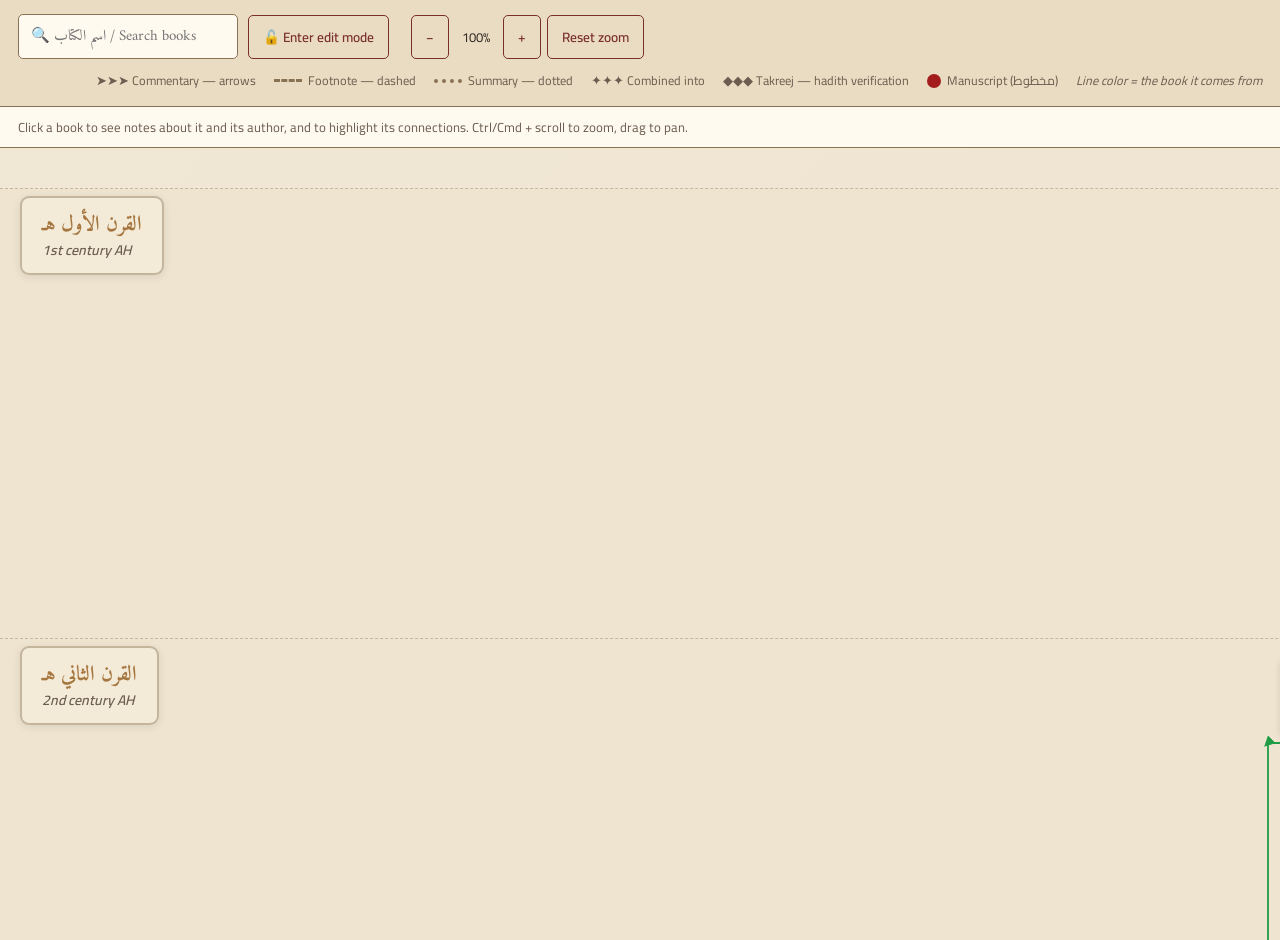
==== commit 41c017dd: "Merge origin/master into bilingual-notes feature Resolves conflicts with the new mini connections-ma" ====
--- a/index.html
+++ b/index.html
@@ -100,7 +100,7 @@
 
   #canvas{
     position:relative;
-    width:7450px;
+    width:9450px;
     height:7050px;
     transform-origin:0 0;
     background-image:
@@ -111,7 +111,7 @@
   svg#lines{
     position:absolute;
     top:0; left:0;
-    width:7450px;
+    width:9450px;
     height:7050px;
     pointer-events:none;
   }
@@ -119,7 +119,7 @@
   #centuryBg{
     position:absolute;
     top:0; left:0;
-    width:7450px;
+    width:9450px;
     height:7050px;
     pointer-events:none;
     z-index:0;
@@ -132,7 +132,7 @@
   #timeline{
     position:absolute;
     top:0; left:0;
-    width:7450px;
+    width:9450px;
     height:7050px;
     pointer-events:none;
     z-index:1;
@@ -183,6 +183,8 @@
     user-select:none;
     white-space:nowrap;
     z-index:5;
+    opacity:1;
+    transition:opacity 0.15s ease;
   }
   body.admin .node{ cursor:grab; }
   .node.selected{
@@ -196,9 +198,12 @@
     border-color:var(--gold);
     box-shadow:0 0 0 3px rgba(166,118,63,0.3);
   }
-  .node.combine-source{
+  .node.connected{
     border-color:var(--gold);
     box-shadow:0 0 0 3px rgba(166,118,63,0.45);
+  }
+  .node.dimmed{
+    opacity:0.28;
   }
   .node.combine{
     width:22px;
@@ -493,6 +498,78 @@
     padding:5px 10px;
   }
 
+  .mini-diagram{
+    /* Flex items default to min-width:auto, which lets a wide SVG child force this
+       card past the popup column's width instead of scrolling. Force it to shrink. */
+    min-width:0;
+  }
+  .mini-diagram-scroll{
+    margin-top:6px;
+    overflow-x:auto;
+    overflow-y:hidden;
+    min-width:0;
+  }
+  .mini-diagram svg{
+    display:block;
+  }
+  .mini-diagram .mini-node{ cursor:pointer; }
+  .mini-diagram .mini-node rect{
+    fill:linear-gradient(180deg,#fffaf0,var(--parchment-deep));
+    fill:var(--parchment-deep);
+    stroke:var(--line);
+    stroke-width:1.2;
+    transition:filter 0.15s ease;
+  }
+  .mini-diagram .mini-node:hover rect{ filter:brightness(0.93); }
+  .mini-diagram .mini-center rect{
+    fill:var(--maroon);
+    stroke:var(--maroon);
+  }
+  .mini-diagram .mini-center text{ fill:#fff8ee; }
+  .mini-diagram .mini-label{
+    font-family:'Cairo', sans-serif;
+    font-size:9.5px;
+    fill:var(--ink);
+    pointer-events:none;
+  }
+  .mini-diagram-empty{
+    font-size:12px;
+    font-style:italic;
+    color:#6b5d4f;
+    margin-top:4px;
+  }
+  .mini-diagram-legend{
+    display:flex;
+    flex-wrap:wrap;
+    gap:8px 14px;
+    margin-top:6px;
+    font-size:11px;
+    color:#6b5d4f;
+  }
+  .mini-diagram-legend-item{
+    display:flex;
+    align-items:center;
+    gap:5px;
+  }
+  .mini-diagram-legend-swatch{
+    width:16px;
+    height:0;
+    border-top-width:2.5px;
+    border-top-style:solid;
+    display:inline-block;
+  }
+  .mini-diagram-legend-plus{
+    font-weight:700;
+    font-size:11px;
+    letter-spacing:0.5px;
+  }
+  .mini-diagram-legend-note{
+    margin-top:4px;
+    font-size:11px;
+    font-style:italic;
+    color:#6b5d4f;
+  }
+
   .export-overlay{
     position:fixed;
     inset:0;
@@ -617,6 +694,7 @@
       <div class="legend-item"><span class="swatch" style="border-top-color:#8a7355;border-top-style:dashed;"></span> Footnote — dashed</div>
       <div class="legend-item"><span class="swatch" style="border-top-color:#8a7355;border-top-style:dotted;border-top-width:4px;"></span> Summary — dotted</div>
       <div class="legend-item">✦✦✦ Combined into</div>
+      <div class="legend-item">◆◆◆ Takreej — hadith verification</div>
       <div class="legend-item"><span style="width:14px;height:14px;border-radius:50%;background:#a31d1d;display:inline-block;"></span> Manuscript (مخطوط)</div>
       <div class="legend-item" style="font-style:italic;">Line color = the book it comes from</div>
     </div>
@@ -646,6 +724,7 @@
     <button onclick="makeEdge('commentary')">Commentary — bold line</button>
     <button onclick="makeEdge('footnote')">Footnote — dashed line</button>
     <button onclick="makeEdge('summary')">Summary — dotted line</button>
+    <button onclick="makeEdge('takreej')">Takreej — diamond line</button>
     <button onclick="hideMenu()">Cancel</button>
   </div>
 
@@ -1136,6 +1215,26 @@
   addEdge({ id: uid(), from:'jamikab', to:'wajizjamikab', type:'commentary' });
   addEdge({ id: uid(), from:'ziyadat', to:'sharhziyadat1', type:'commentary' });
   addEdge({ id: uid(), from:'ziyadat', to:'sharhziyadat2', type:'commentary' });
+
+  // Hidayah commentary/footnote/takreej works, and a handful of other previously-unconnected
+  // books wired to their base texts.
+  addEdge({ id: uid(), from:'hidayah', to:'hashiyahidaya', type:'footnote' });
+  addEdge({ id: uid(), from:'hidayah', to:'kifayahidaya', type:'commentary' });
+  addEdge({ id: uid(), from:'hidayah', to:'nasbraya', type:'takreej' });
+  addEdge({ id: uid(), from:'hidayah', to:'dirayah', type:'takreej' });
+  addEdge({ id: uid(), from:'tuhfatmuluk', to:'minhatsuluk', type:'commentary' });
+  addEdge({ id: uid(), from:'kanz', to:'sharhmullamiskin', type:'commentary' });
+  addEdge({ id: uid(), from:'multaqaabhur', to:'durrmuntaqa', type:'commentary' });
+  addEdge({ id: uid(), from:'multaqaabhur', to:'majmaanhur', type:'commentary' });
+  addEdge({ id: uid(), from:'bahrraiq', to:'mazharhaqaiq', type:'footnote' });
+  addEdge({ id: uid(), from:'maraqifalah', to:'tahtawimaraqi', type:'footnote' });
+  addEdge({ id: uid(), from:'nuridah', to:'maraqifalah', type:'commentary' });
+  addEdge({ id: uid(), from:'kanz', to:'kashfhaqaiq', type:'commentary' });
+
+  { // Multaqa al-Abhur (the book, not the merge marker) never had its author recorded.
+    const multaqaabhur = state.nodes.find(n => n.id === 'multaqaabhur');
+    if(multaqaabhur && !multaqaabhur.author) multaqaabhur.author = 'إبراهيم الحلبي (d. 956H)';
+  }
 
 
   if(!state._qudooriNextToMabsut){
@@ -1785,32 +1884,7 @@
   }
 
   if(!state._v3IsolatedBooksToRight){
-    // Park every book with no connections in its own grid on the far right of its century
-    // row. ISOLATED_ZONE_X sits past the highest x any connected book reaches, and edge
-    // paths never extend past their two endpoint x-positions, so this can never cross a line.
-    const connectedIds = new Set();
-    state.edges.forEach(e => { connectedIds.add(e.from); connectedIds.add(e.to); });
-
-    const ISOLATED_ZONE_X = 5700;
-    const ISOLATED_COLS = 4;
-    const ISOLATED_COL_WIDTH = 440;
-    const ISOLATED_ROW_HEIGHT = 100;
-
-    const countByRow = {};
-    state.nodes
-      .filter(n => n.type !== 'combine' && !connectedIds.has(n.id))
-      .forEach(n => {
-        const row = Math.floor((n.y - CENTURY_START_Y) / CENTURY_HEIGHT);
-        const idx = countByRow[row] || 0;
-        countByRow[row] = idx + 1;
-
-        const col = idx % ISOLATED_COLS;
-        const subRow = Math.floor(idx / ISOLATED_COLS);
-
-        n.x = ISOLATED_ZONE_X + col * ISOLATED_COL_WIDTH;
-        n.y = CENTURY_START_Y + row * CENTURY_HEIGHT + 20 + subRow * ISOLATED_ROW_HEIGHT;
-      });
-
+    layoutIsolatedBooks();
     state._v3IsolatedBooksToRight = true;
     changed = true;
   }
@@ -1882,6 +1956,16 @@
     changed = true;
   }
 
+  // The old palette only had 12 colors cycling across 165 books, so most books (and their
+  // lines, which take the color of the book they come from) shared a color with a dozen
+  // others. Re-roll every book's color once against the wider, evenly-spread palette below.
+  if(!state._colorPaletteV2){
+    state._colorIndex = 0;
+    state.nodes.forEach(n => { if(n.type !== 'combine') delete n.color; });
+    state._colorPaletteV2 = true;
+    changed = true;
+  }
+
   state.nodes.forEach(n => {
     if(n.type !== 'combine' && !n.color){
       n.color = nextColor();
@@ -1889,6 +1973,105 @@
     }
   });
 
+  // Books with no commentary/footnote/summary/combine connection at all -- the ones parked
+  // in their own grid on the right by computeLayoutV1 -- get no lines, so a distinct color
+  // on them doesn't communicate anything. Leave them plain black for now.
+  if(!state._blackenUnconnectedV1){
+    const connectedIds = computeConnectedIds();
+    state.nodes.forEach(n => {
+      if(n.type !== 'combine' && !connectedIds.has(n.id)){
+        n.color = UNCONNECTED_COLOR;
+        changed = true;
+      }
+    });
+    state._blackenUnconnectedV1 = true;
+    changed = true;
+  }
+
+  // Every book's row should match the century its author died in -- that's the whole
+  // premise of the timeline. A handful had drifted from that (hand-placed before this was
+  // enforced programmatically); this parses each book's "(d. NNNNH)" death year out of its
+  // author field and moves any book whose row doesn't match into the right one, keeping its
+  // existing offset within the row. Books with no author or an unparseable one (a handful of
+  // modern/committee works) are left where they are -- there's no date to place them by.
+  if(!state._authorCenturyLayoutV1){
+    // computeLayoutV1/layoutIsolatedBooks below place things in the original, unshifted
+    // coordinate space (same as every earlier layout migration) -- temporarily undo the
+    // board padding shift so they see that same space, then let the padding migration right
+    // after this one reapply it to the result.
+    if(state._boardXPaddingV1){
+      state.nodes.forEach(n => { n.x -= BOARD_X_OFFSET; });
+      state._boardXPaddingV1 = false;
+    }
+
+    const DEATH_YEAR_RE = /\(d\.\s*(\d+)\s*H\)/;
+    const connectedForCentury = computeConnectedIds();
+    let rowsChanged = false;
+    state.nodes.forEach(n => {
+      if(n.type === 'combine' || !n.author) return;
+      const m = n.author.match(DEATH_YEAR_RE);
+      if(!m) return;
+      const century = Math.ceil(parseInt(m[1], 10) / 100);
+      const targetRow = century - 1;
+      // Which row a book currently reads as depends on how it got laid out: computeLayoutV1
+      // rounds to group connected books into rows, layoutIsolatedBooks floors when placing
+      // isolated ones. Detect it the same way that book was placed, or the offset computed
+      // below comes out wrong for a book sitting far enough into a tall row.
+      const currentRow = connectedForCentury.has(n.id)
+        ? Math.round((n.y - CENTURY_START_Y) / CENTURY_HEIGHT)
+        : Math.floor((n.y - CENTURY_START_Y) / CENTURY_HEIGHT);
+      if(currentRow !== targetRow){
+        const offsetWithinRow = n.y - (CENTURY_START_Y + currentRow * CENTURY_HEIGHT);
+        n.y = CENTURY_START_Y + targetRow * CENTURY_HEIGHT + offsetWithinRow;
+        rowsChanged = true;
+      }
+    });
+
+    if(rowsChanged){
+      computeLayoutV1();
+      layoutIsolatedBooks();
+    }
+
+    state._authorCenturyLayoutV1 = true;
+    changed = true;
+  }
+
+  // New commentary/footnote/takreej connections added above wire several previously-isolated
+  // books into the graph. Boards that already ran the color/layout migrations (above) won't
+  // repeat them just because new edges showed up, so those specific books would otherwise be
+  // stuck black and parked in the isolated grid despite now having real connections. Give any
+  // book that's connected but still carrying the black placeholder color a fresh one, then
+  // relayout so it moves into the main graph instead of sitting off to the right.
+  if(!state._newConnectionsV1){
+    if(state._boardXPaddingV1){
+      state.nodes.forEach(n => { n.x -= BOARD_X_OFFSET; });
+      state._boardXPaddingV1 = false;
+    }
+
+    const connectedNow = computeConnectedIds();
+    state.nodes.forEach(n => {
+      if(n.type !== 'combine' && connectedNow.has(n.id) && n.color === UNCONNECTED_COLOR){
+        n.color = nextColor();
+      }
+    });
+
+    computeLayoutV1();
+    layoutIsolatedBooks();
+
+    state._newConnectionsV1 = true;
+    changed = true;
+  }
+
+  // Shifts every node right by BOARD_X_OFFSET so the board isn't flush against the left
+  // edge of the canvas -- there's now empty, scrollable space on both sides of the content.
+  // Runs once, after every other layout migration above has finished placing nodes, so it
+  // moves each node's actual final x rather than one a later migration would overwrite.
+  if(!state._boardXPaddingV1){
+    state.nodes.forEach(n => { n.x += BOARD_X_OFFSET; });
+    state._boardXPaddingV1 = true;
+    changed = true;
+  }
+
   if(changed) saveState();
 }
 
@@ -1897,34 +2080,42 @@
 // lines route around book boxes instead of through them. Century row placement itself is
 // left untouched — it comes from each node's existing y, established by the hand-placed
 // positions and fixups above.
-function computeLayoutV1(){
-  const LEFT_MARGIN = 280;
-  const COL_GAP = 50;
-
-  function estimateWidth(n){
-    if(n.type === 'combine') return 22;
-    const lines = n.name.split('\n');
-    const maxLen = Math.max(...lines.map(l => l.length));
-    return Math.max(90, Math.round(maxLen * 13) + 50);
-  }
-
-  const rowOf = n => Math.max(0, Math.min(NUM_CENTURIES - 1, Math.round((n.y - CENTURY_START_Y) / CENTURY_HEIGHT)));
-
-  const realBooks = state.nodes.filter(n => n.type !== 'combine');
-  const combineNodes = state.nodes.filter(n => n.type === 'combine');
-
-  // A book counts as "connected" if it has a non-merge edge, or is a source/result of a combine.
+// A book counts as "connected" if it has a commentary/footnote/summary edge, or is a
+// source/result of a combine. Everything else is an island with no line ever touching it
+// (parked in its own grid on the right by computeLayoutV1) -- shared with the color
+// assignment below, which keeps those islands neutral instead of giving them a color that
+// implies a connection they don't have.
+function computeConnectedIds(){
   const connectedIds = new Set();
   state.edges.forEach(e => {
     if(e.type === 'merge') return;
     connectedIds.add(e.from);
     connectedIds.add(e.to);
   });
-  combineNodes.forEach(plus => {
+  state.nodes.filter(n => n.type === 'combine').forEach(plus => {
     state.edges.filter(e => e.type === 'merge' && e.to === plus.id).forEach(e => connectedIds.add(e.from));
     const resultEdge = state.edges.find(e => e.type === 'merge' && e.from === plus.id);
     if(resultEdge) connectedIds.add(resultEdge.to);
   });
+  return connectedIds;
+}
+
+function computeLayoutV1(){
+  const LEFT_MARGIN = 280;
+  const COL_GAP = 50;
+
+  function estimateWidth(n){
+    if(n.type === 'combine') return 22;
+    const lines = n.name.split('\n');
+    const maxLen = Math.max(...lines.map(l => l.length));
+    return Math.max(90, Math.round(maxLen * 13) + 50);
+  }
+
+  const rowOf = n => Math.max(0, Math.min(NUM_CENTURIES - 1, Math.round((n.y - CENTURY_START_Y) / CENTURY_HEIGHT)));
+
+  const realBooks = state.nodes.filter(n => n.type !== 'combine');
+  const combineNodes = state.nodes.filter(n => n.type === 'combine');
+  const connectedIds = computeConnectedIds();
 
   // Logical adjacency for ordering: direct edges between real books, plus source<->result
   // pairs bridged through each combine "+" marker (so merged books pull toward each other).
@@ -1990,6 +2181,59 @@
     plus.x = avgX - 6;
     plus.y = result ? (maxY + result.y) / 2 - 8 : maxY + 90;
   });
+
+  // A "+" marker's position is just an average of its sources' x -- with enough books
+  // sharing a row, that average can land right inside an unrelated book's box. Nudge it
+  // down (toward its result) until clear; nothing else's position depends on a "+" marker's
+  // exact spot, so this can't itself create a new collision.
+  // A generous pad (not just enough to clear the literal box) so the lines converging on
+  // the "+" from several directions have room to route around whatever book it was near,
+  // rather than sitting flush against it.
+  const PLUS_SIZE = 22, PLUS_PAD = 45, BOOK_H_ESTIMATE = 65;
+  combineNodes.forEach(plus => {
+    if(plus.x === undefined) return;
+    function hitsABook(){
+      return realBooks.some(n => {
+        const w = estimateWidth(n);
+        return plus.x < n.x + w + PLUS_PAD && plus.x + PLUS_SIZE + PLUS_PAD > n.x &&
+               plus.y < n.y + BOOK_H_ESTIMATE + PLUS_PAD && plus.y + PLUS_SIZE + PLUS_PAD > n.y;
+      });
+    }
+    let tries = 0;
+    while(hitsABook() && tries < 40){
+      plus.y += 12;
+      tries++;
+    }
+  });
+}
+
+// Parks every book with no commentary/footnote/summary/combine connection at all into its
+// own small grid on the far right of its century row. ISOLATED_ZONE_X sits past the highest
+// x any connected book reaches, and edge paths never extend past their two endpoint
+// x-positions, so this can never cross a line. Re-running it (e.g. after a book's row
+// changes) re-grids every isolated book fresh rather than just the ones that moved, so a row
+// that lost or gained a book doesn't end up with a gap or a collision.
+function layoutIsolatedBooks(){
+  const connectedIds = computeConnectedIds();
+  const ISOLATED_ZONE_X = 5700;
+  const ISOLATED_COLS = 4;
+  const ISOLATED_COL_WIDTH = 440;
+  const ISOLATED_ROW_HEIGHT = 100;
+
+  const countByRow = {};
+  state.nodes
+    .filter(n => n.type !== 'combine' && !connectedIds.has(n.id))
+    .forEach(n => {
+      const row = Math.floor((n.y - CENTURY_START_Y) / CENTURY_HEIGHT);
+      const idx = countByRow[row] || 0;
+      countByRow[row] = idx + 1;
+
+      const col = idx % ISOLATED_COLS;
+      const subRow = Math.floor(idx / ISOLATED_COLS);
+
+      n.x = ISOLATED_ZONE_X + col * ISOLATED_COL_WIDTH;
+      n.y = CENTURY_START_Y + row * CENTURY_HEIGHT + 20 + subRow * ISOLATED_ROW_HEIGHT;
+    });
 }
 
 function seedDefaultState(){
@@ -2016,6 +2260,12 @@
 
 function uid(){ return 'n' + Math.random().toString(36).slice(2,9); }
 
+// Empty horizontal padding kept on both sides of the actual board content, so the canvas
+// can be scrolled left and right past the content instead of the content starting flush
+// against the left edge. Applied once to every node's x by the _boardXPaddingV1 migration
+// below; the canvas width and trunk-routing margin are widened/shifted to match.
+const BOARD_X_OFFSET = 1000;
+
 const CENTURY_HEIGHT = 450;
 const CENTURY_START_Y = 40;
 const NUM_CENTURIES = 16;
@@ -2044,12 +2294,11 @@
     line.style.top = y + 'px';
     el.appendChild(line);
 
-    // Hidden for now -- uncomment to bring back the century label boxes on the left.
-    // const label = document.createElement('div');
-    // label.className = 'century-label';
-    // label.style.top = (y + 8) + 'px';
-    // label.innerHTML = `القرن ${ARABIC_ORDINALS[i]} هـ<span class="en">${ENGLISH_ORDINALS[i]} century AH</span>`;
-    // el.appendChild(label);
+    const label = document.createElement('div');
+    label.className = 'century-label';
+    label.style.top = (y + 8) + 'px';
+    label.innerHTML = `القرن ${ARABIC_ORDINALS[i]} هـ<span class="en">${ENGLISH_ORDINALS[i]} century AH</span>`;
+    el.appendChild(label);
   }
   // closing line at the bottom of the last century
   const closingLine = document.createElement('div');
@@ -2058,24 +2307,37 @@
   el.appendChild(closingLine);
 }
 
-const COLOR_PALETTE = [
-  '#2f6f4f', '#1d5b8a', '#7a4fa3', '#b5651d',
-  '#5a7d1f', '#0e7c86', '#8a3a5c', '#4a4a8a',
-  '#a67c00', '#2e8b8b', '#6b3fa0', '#3f6b3f'
-];
-
+const UNCONNECTED_COLOR = '#000000';
+
+function hslToHex(h, s, l){
+  s /= 100; l /= 100;
+  const k = n => (n + h / 30) % 12;
+  const a = s * Math.min(l, 1 - l);
+  const f = n => l - a * Math.max(-1, Math.min(k(n) - 3, Math.min(9 - k(n), 1)));
+  const toHex = x => Math.round(255 * x).toString(16).padStart(2, '0');
+  return `#${toHex(f(0))}${toHex(f(8))}${toHex(f(4))}`;
+}
+
+// Generates one color per call, each as far as possible from every color generated before
+// it: hue advances by the golden angle (~137.5°) so no run of hues ever bunches up, however
+// many books there end up being, and lightness/saturation cycle in step so two colors that
+// do land on a similar hue still read apart. Kept dark/muted enough (L <= 44%, since the
+// parchment background is very light) to stay legible as both a 2px book border and a line.
+// Returned as hex (not hsl(...)) so it stays compatible with the <input type=color> picker.
 function nextColor(){
   if(state._colorIndex === undefined) state._colorIndex = 0;
-  const c = COLOR_PALETTE[state._colorIndex % COLOR_PALETTE.length];
-  state._colorIndex++;
-  return c;
+  const i = state._colorIndex++;
+  const hue = Math.round((i * 137.50776) % 360);
+  const sat = [50, 65][i % 2];
+  const light = [30, 37, 44][i % 3];
+  return hslToHex(hue, sat, light);
 }
 
 function applyZoom(){
   const canvas = document.getElementById('canvas');
   const sizer = document.getElementById('zoom-sizer');
   canvas.style.transform = `scale(${zoom})`;
-  sizer.style.width = (7450 * zoom) + 'px';
+  sizer.style.width = (9450 * zoom) + 'px';
   sizer.style.height = (7050 * zoom) + 'px';
   document.getElementById('zoomLabel').textContent = Math.round(zoom * 100) + '%';
 }
@@ -2471,7 +2733,8 @@
   [
     ['commentary', 'Commentary — bold line'],
     ['footnote', 'Footnote — dashed line'],
-    ['summary', 'Summary — dotted line']
+    ['summary', 'Summary — dotted line'],
+    ['takreej', 'Takreej — diamond line']
   ].forEach(([val, label]) => {
     const opt = document.createElement('option');
     opt.value = val;
@@ -2617,6 +2880,314 @@
   return wrap;
 }
 
+// Figures out how `neighborId` relates to `centerId` for the mini diagram: which
+// edge type to draw and which end the arrow points to. Falls back to 'merge' for
+// relationships that only exist through a "+" combine node (no single direct edge).
+function relationToCenter(centerId, neighborId){
+  const direct = state.edges.find(e =>
+    (e.from === centerId && e.to === neighborId) || (e.from === neighborId && e.to === centerId));
+  if(direct) return { type: direct.type, from: direct.from, to: direct.to };
+
+  const plusNode = state.nodes.find(n => {
+    if(n.type !== 'combine') return false;
+    const edgesOfPlus = state.edges.filter(e => e.from === n.id || e.to === n.id);
+    const touchesCenter = edgesOfPlus.some(e => e.from === centerId || e.to === centerId);
+    const touchesNeighbor = edgesOfPlus.some(e => e.from === neighborId || e.to === neighborId);
+    return touchesCenter && touchesNeighbor;
+  });
+  if(plusNode){
+    const centerIsResult = state.edges.some(e => e.from === plusNode.id && e.to === centerId);
+    return centerIsResult ? { type: 'merge', from: neighborId, to: centerId } : { type: 'merge', from: centerId, to: neighborId };
+  }
+  return { type: 'merge', from: centerId, to: neighborId };
+}
+
+function truncateLabel(str, max){
+  return str.length > max ? str.slice(0, max - 1) + '…' : str;
+}
+
+// Same key as the main board: type reads by line style, color reads as the book the line
+// comes from (state.nodes[id].color) -- not a fixed per-type palette.
+const MINI_TYPE_LABELS = {
+  commentary: 'Commentary — arrows',
+  footnote: 'Footnote — dashed',
+  summary: 'Summary — dotted',
+  takreej: 'Takreej — diamonds',
+  merge: 'Combined into'
+};
+const MINI_TYPE_DASH = {
+  commentary: 'none',
+  footnote: '5,4',
+  summary: '0.1,6'
+};
+
+function pointAlong(x1, y1, x2, y2, distFromStart){
+  const dx = x2 - x1, dy = y2 - y1;
+  const dist = Math.sqrt(dx * dx + dy * dy) || 1;
+  const t = distFromStart / dist;
+  return [x1 + dx * t, y1 + dy * t];
+}
+
+// The clicked (highlighted) book sits at the top; everything connected to it is laid
+// out in a wrapped grid underneath, so it reads as "this book, and what points to/from it"
+// rather than a symmetric web.
+function buildMiniDiagramPopup(centerId, neighborIds){
+  const centerNode = state.nodes.find(n => n.id === centerId);
+  if(!centerNode) return null;
+  const neighbors = neighborIds.map(id => state.nodes.find(n => n.id === id)).filter(Boolean);
+
+  const box = document.createElement('div');
+  box.className = 'popup mini-diagram';
+
+  const h = document.createElement('h3');
+  h.textContent = 'Connections map';
+  box.appendChild(h);
+
+  if(neighbors.length === 0){
+    const empty = document.createElement('div');
+    empty.className = 'mini-diagram-empty';
+    empty.textContent = 'This book has no connections yet.';
+    box.appendChild(empty);
+    return box;
+  }
+
+  // Every neighbor sits in a single row below the center, all at the same y. A straight
+  // line from the center to any one of them only ever touches that shared y at its own
+  // endpoint, so no line can pass through another book's box -- unlike a wrapped multi-row
+  // grid, where a line to a lower row has to cross the row(s) above it. Rows wide enough to
+  // need more space than the popup just scroll horizontally instead of wrapping.
+  const svgNS = 'http://www.w3.org/2000/svg';
+  const NODE_W = 74, NODE_H = 28, CENTER_W = 96, CENTER_H = 34;
+  const ITEM_GAP = 18, SIDE_PAD = 20;
+  const TOP_Y = 30, BOTTOM_Y = 130;
+  const H = BOTTOM_Y + NODE_H / 2 + 20;
+
+  const itemSpan = NODE_W + ITEM_GAP;
+  const rowContentWidth = neighbors.length * itemSpan - ITEM_GAP;
+  const W = Math.max(300, rowContentWidth + SIDE_PAD * 2);
+
+  const svg = document.createElementNS(svgNS, 'svg');
+  svg.setAttribute('viewBox', `0 0 ${W} ${H}`);
+  svg.setAttribute('width', W);
+  svg.setAttribute('height', H);
+
+  const rowStartX = (W - rowContentWidth) / 2 + NODE_W / 2;
+  const positions = { [centerId]: [W / 2, TOP_Y] };
+  neighbors.forEach((n, i) => {
+    positions[n.id] = [rowStartX + i * itemSpan, BOTTOM_Y];
+  });
+
+  const defs = document.createElementNS(svgNS, 'defs');
+  svg.appendChild(defs);
+
+  // Markers are per-color (not per-type, since color is now per-book), so they're built
+  // on demand and cached here to avoid a duplicate <marker> for every line that happens to
+  // share a book's color.
+  const markerIds = new Map();
+  function ensureMarker(kind, color, build){
+    const key = kind + '|' + color;
+    if(markerIds.has(key)) return markerIds.get(key);
+    const id = 'mini-' + kind + '-' + markerIds.size;
+    const marker = document.createElementNS(svgNS, 'marker');
+    marker.setAttribute('id', id);
+    marker.setAttribute('viewBox', '0 0 10 10');
+    marker.setAttribute('markerWidth', '6');
+    marker.setAttribute('markerHeight', '6');
+    build(marker, color);
+    defs.appendChild(marker);
+    markerIds.set(key, id);
+    return id;
+  }
+  function ensureArrowMarker(color){
+    return ensureMarker('arrow', color, (marker) => {
+      marker.setAttribute('refX', '8');
+      marker.setAttribute('refY', '5');
+      marker.setAttribute('orient', 'auto');
+      const arrowShape = document.createElementNS(svgNS, 'path');
+      arrowShape.setAttribute('d', 'M 0 0 L 10 5 L 0 10 z');
+      arrowShape.setAttribute('fill', color);
+      marker.appendChild(arrowShape);
+    });
+  }
+  function ensurePlusMarker(color){
+    // "Combined into" reads as a line of small plus signs instead of an arrow,
+    // echoing the "+" combine node it always passes through.
+    return ensureMarker('plus', color, (marker) => {
+      marker.setAttribute('refX', '5');
+      marker.setAttribute('refY', '5');
+      marker.setAttribute('orient', '0');
+      const plus = document.createElementNS(svgNS, 'path');
+      plus.setAttribute('d', 'M 5 1.5 L 5 8.5 M 1.5 5 L 8.5 5');
+      plus.setAttribute('stroke', color);
+      plus.setAttribute('stroke-width', '2');
+      plus.setAttribute('stroke-linecap', 'round');
+      marker.appendChild(plus);
+    });
+  }
+  function ensureDiamondMarker(color){
+    // Takreej reads as a line of small diamonds, matching the main board's symbol for it.
+    return ensureMarker('diamond', color, (marker) => {
+      marker.setAttribute('refX', '5');
+      marker.setAttribute('refY', '5');
+      marker.setAttribute('orient', '0');
+      const diamond = document.createElementNS(svgNS, 'path');
+      diamond.setAttribute('d', 'M 5,1.5 L 8.5,5 L 5,8.5 L 1.5,5 Z');
+      diamond.setAttribute('fill', color);
+      marker.appendChild(diamond);
+    });
+  }
+
+  const edgesLayer = document.createElementNS(svgNS, 'g');
+  const nodesLayer = document.createElementNS(svgNS, 'g');
+  svg.appendChild(edgesLayer);
+  svg.appendChild(nodesLayer);
+
+  const usedTypes = new Set();
+  neighbors.forEach(n => {
+    const rel = relationToCenter(centerId, n.id);
+    const fromNode = state.nodes.find(x => x.id === rel.from);
+    const color = (fromNode && fromNode.color) || '#8a7355';
+    usedTypes.add(rel.type);
+    const [fx, fy] = positions[rel.from];
+    const [tx, ty] = positions[rel.to];
+    const startMargin = (rel.from === centerId ? CENTER_H : NODE_H) / 2 + 6;
+    const endMargin = (rel.to === centerId ? CENTER_H : NODE_H) / 2 + 6;
+    const totalDist = Math.max(Math.hypot(tx - fx, ty - fy), startMargin + endMargin + 1);
+    const [sx, sy] = pointAlong(fx, fy, tx, ty, startMargin);
+    const [ex, ey] = pointAlong(fx, fy, tx, ty, totalDist - endMargin);
+
+    if(rel.type === 'merge'){
+      const segLen = Math.hypot(ex - sx, ey - sy);
+      const steps = Math.max(2, Math.min(7, Math.round(segLen / 20)));
+      const pts = [];
+      for(let i = 0; i <= steps; i++){
+        const t = i / steps;
+        pts.push([sx + (ex - sx) * t, sy + (ey - sy) * t]);
+      }
+      const path = document.createElementNS(svgNS, 'path');
+      path.setAttribute('d', pts.map((p, i) => (i === 0 ? 'M' : 'L') + ' ' + p[0] + ' ' + p[1]).join(' '));
+      path.setAttribute('fill', 'none');
+      path.setAttribute('stroke', 'none');
+      const plusMarker = `url(#${ensurePlusMarker(color)})`;
+      path.setAttribute('marker-start', plusMarker);
+      path.setAttribute('marker-mid', plusMarker);
+      path.setAttribute('marker-end', plusMarker);
+      edgesLayer.appendChild(path);
+    } else if(rel.type === 'takreej'){
+      const segLen = Math.hypot(ex - sx, ey - sy);
+      const steps = Math.max(2, Math.min(7, Math.round(segLen / 20)));
+      const pts = [];
+      for(let i = 0; i <= steps; i++){
+        const t = i / steps;
+        pts.push([sx + (ex - sx) * t, sy + (ey - sy) * t]);
+      }
+      const path = document.createElementNS(svgNS, 'path');
+      path.setAttribute('d', pts.map((p, i) => (i === 0 ? 'M' : 'L') + ' ' + p[0] + ' ' + p[1]).join(' '));
+      path.setAttribute('fill', 'none');
+      path.setAttribute('stroke', 'none');
+      const diamondMarker = `url(#${ensureDiamondMarker(color)})`;
+      path.setAttribute('marker-start', diamondMarker);
+      path.setAttribute('marker-mid', diamondMarker);
+      path.setAttribute('marker-end', diamondMarker);
+      edgesLayer.appendChild(path);
+    } else {
+      const line = document.createElementNS(svgNS, 'line');
+      line.setAttribute('x1', sx); line.setAttribute('y1', sy);
+      line.setAttribute('x2', ex); line.setAttribute('y2', ey);
+      line.setAttribute('stroke', color);
+      line.setAttribute('stroke-width', rel.type === 'commentary' ? 2.2 : 2);
+      line.setAttribute('stroke-linecap', 'round');
+      const dash = MINI_TYPE_DASH[rel.type];
+      if(dash && dash !== 'none') line.setAttribute('stroke-dasharray', dash);
+      if(rel.type === 'commentary') line.setAttribute('marker-end', `url(#${ensureArrowMarker(color)})`);
+      edgesLayer.appendChild(line);
+    }
+  });
+
+  function drawNode(id, n, isCenter){
+    const [x, y] = positions[id];
+    const w = isCenter ? CENTER_W : NODE_W, hgt = isCenter ? CENTER_H : NODE_H;
+
+    const g = document.createElementNS(svgNS, 'g');
+    g.setAttribute('class', 'mini-node' + (isCenter ? ' mini-center' : ''));
+    g.setAttribute('transform', `translate(${x - w / 2}, ${y - hgt / 2})`);
+    if(!isCenter){
+      g.onclick = () => { centerOnNode(id); openNotesPopup(id); };
+      const titleEl = document.createElementNS(svgNS, 'title');
+      titleEl.textContent = n.name.split('\n')[0];
+      g.appendChild(titleEl);
+    }
+
+    const rect = document.createElementNS(svgNS, 'rect');
+    rect.setAttribute('width', w);
+    rect.setAttribute('height', hgt);
+    rect.setAttribute('rx', 5);
+    g.appendChild(rect);
+
+    const text = document.createElementNS(svgNS, 'text');
+    text.setAttribute('class', 'mini-label');
+    text.setAttribute('x', w / 2);
+    text.setAttribute('y', hgt / 2 + 3.5);
+    text.setAttribute('text-anchor', 'middle');
+    text.textContent = truncateLabel(n.name.split('\n')[0], isCenter ? 15 : 11);
+    g.appendChild(text);
+
+    nodesLayer.appendChild(g);
+  }
+
+  drawNode(centerId, centerNode, true);
+  neighbors.forEach(n => drawNode(n.id, n, false));
+
+  const scroller = document.createElement('div');
+  scroller.className = 'mini-diagram-scroll';
+  scroller.appendChild(svg);
+  box.appendChild(scroller);
+
+  // Same key as the toolbar legend above the board: style says the connection type
+  // (arrows / dashed / dotted / plus-signs), a plain neutral swatch color -- book color is
+  // explained separately below, since it names the book, not the type.
+  const legend = document.createElement('div');
+  legend.className = 'mini-diagram-legend';
+  Object.keys(MINI_TYPE_LABELS).filter(type => usedTypes.has(type)).forEach(type => {
+    const item = document.createElement('div');
+    item.className = 'mini-diagram-legend-item';
+    if(type === 'commentary'){
+      const symbol = document.createElement('span');
+      symbol.textContent = '➤➤➤';
+      item.appendChild(symbol);
+    } else if(type === 'merge'){
+      const symbol = document.createElement('span');
+      symbol.className = 'mini-diagram-legend-plus';
+      symbol.textContent = '+ + +';
+      item.appendChild(symbol);
+    } else if(type === 'takreej'){
+      const symbol = document.createElement('span');
+      symbol.className = 'mini-diagram-legend-plus';
+      symbol.textContent = '◆ ◆ ◆';
+      item.appendChild(symbol);
+    } else {
+      const swatch = document.createElement('span');
+      swatch.className = 'mini-diagram-legend-swatch';
+      swatch.style.borderTopColor = '#8a7355';
+      swatch.style.borderTopStyle = type === 'footnote' ? 'dashed' : 'dotted';
+      if(type === 'summary') swatch.style.borderTopWidth = '4px';
+      item.appendChild(swatch);
+    }
+    const label = document.createElement('span');
+    label.textContent = MINI_TYPE_LABELS[type];
+    item.appendChild(label);
+    legend.appendChild(item);
+  });
+  box.appendChild(legend);
+
+  const colorNote = document.createElement('div');
+  colorNote.className = 'mini-diagram-legend-note';
+  colorNote.textContent = 'Line color = the book it comes from';
+  box.appendChild(colorNote);
+
+  return box;
+}
+
 function renderPopups(){
   const container = document.getElementById('notesPopups');
   container.innerHTML = '';
@@ -2630,6 +3201,20 @@
   const authorField = rtl ? 'authorNotesAr' : 'authorNotes';
 
   container.appendChild(buildLangToggle());
+
+  const HL = computeHighlight(viewedNode);
+  const miniDiagram = buildMiniDiagramPopup(viewedNode, Array.from(HL.nodeIds));
+  if(miniDiagram){
+    container.appendChild(miniDiagram);
+    // Center the scroll on the highlighted book -- only measurable now that the
+    // diagram is actually in the document and has a real layout box.
+    const scroller = miniDiagram.querySelector('.mini-diagram-scroll');
+    const svgEl = scroller && scroller.querySelector('svg');
+    if(scroller && svgEl){
+      const svgWidth = parseFloat(svgEl.getAttribute('width')) || 0;
+      scroller.scrollLeft = Math.max(0, svgWidth / 2 - scroller.clientWidth / 2);
+    }
+  }
 
   const lines = node.name.split('\n');
   container.appendChild(buildPopup({
@@ -2810,6 +3395,7 @@
   if(type === 'footnote') return { width: 1.6, dash: '6,5' };
   if(type === 'summary') return { width: 4, dash: '0.1,10' };
   if(type === 'merge') return { width: 3.5, dash: '0.1,7' };
+  if(type === 'takreej') return { width: 1.2, dash: '0.1,8' };
   return { width: 1.5, dash: 'none' };
 }
 
@@ -2825,56 +3411,253 @@
   return { left: n.x, right: n.x + w, top: n.y, bottom: n.y + h };
 }
 
-// Picks a y for an edge's horizontal jog that clears every book box it would otherwise cross.
-// Prefers the empty gutter between century rows, then the literal midpoint, then a fine sweep.
-function pickClearY(acx, bcx, ay, by, excludeIds, elMap){
+// Every edge elbow is two vertical legs plus one horizontal jog -- always axis-aligned --
+// so both "does this leg hit that box" and "do these two legs hit each other" reduce to
+// simple 1D range-overlap checks per axis, no general line-segment math needed.
+function segHitsBox(seg, box, pad){
+  if(seg.y1 === seg.y2){ // horizontal leg
+    const y = seg.y1, x1 = Math.min(seg.x1, seg.x2), x2 = Math.max(seg.x1, seg.x2);
+    return y >= box.top - pad && y <= box.bottom + pad && x1 <= box.right + pad && x2 >= box.left - pad;
+  }
+  const x = seg.x1, y1 = Math.min(seg.y1, seg.y2), y2 = Math.max(seg.y1, seg.y2); // vertical leg
+  return x >= box.left - pad && x <= box.right + pad && y1 <= box.bottom + pad && y2 >= box.top - pad;
+}
+
+function segHitsSeg(a, b, pad){
+  const aHoriz = a.y1 === a.y2, bHoriz = b.y1 === b.y2;
+  if(aHoriz && bHoriz){
+    if(Math.abs(a.y1 - b.y1) > pad) return false;
+    const ax1 = Math.min(a.x1, a.x2), ax2 = Math.max(a.x1, a.x2);
+    const bx1 = Math.min(b.x1, b.x2), bx2 = Math.max(b.x1, b.x2);
+    return ax1 <= bx2 + pad && ax2 >= bx1 - pad;
+  }
+  if(!aHoriz && !bHoriz){
+    if(Math.abs(a.x1 - b.x1) > pad) return false;
+    const ay1 = Math.min(a.y1, a.y2), ay2 = Math.max(a.y1, a.y2);
+    const by1 = Math.min(b.y1, b.y2), by2 = Math.max(b.y1, b.y2);
+    return ay1 <= by2 + pad && ay2 >= by1 - pad;
+  }
+  const h = aHoriz ? a : b, v = aHoriz ? b : a; // one of each -> perpendicular crossing test
+  const hx1 = Math.min(h.x1, h.x2), hx2 = Math.max(h.x1, h.x2);
+  const vy1 = Math.min(v.y1, v.y2), vy2 = Math.max(v.y1, v.y2);
+  return v.x1 >= hx1 - pad && v.x1 <= hx2 + pad && h.y1 >= vy1 - pad && h.y1 <= vy2 + pad;
+}
+
+function segsFromPoints(points, from, to){
+  const segs = [];
+  for(let i = 0; i < points.length - 1; i++){
+    segs.push({ x1: points[i][0], y1: points[i][1], x2: points[i+1][0], y2: points[i+1][1], from, to });
+  }
+  return segs;
+}
+
+// Routes a same-or-adjacent-row edge's elbow (vertical / horizontal jog / vertical),
+// searching for a jog height and small endpoint offsets so the path clears every book box
+// it isn't attached to AND every edge already routed earlier in this same render pass -- a
+// simple sequential channel router: each edge becomes an obstacle for the ones drawn after
+// it. Segments belonging to an edge that shares a book with this one are never treated as
+// obstacles, so lines fanning out of (or into) the same book still start from a shared point
+// instead of being forced apart.
+function routeEdgeLocal(a, b, ay, by, acxDefault, bcxDefault, aw, bw, nodeBoxes, usedSegments){
+  const PAD = 6, USED_PAD = 2;
   const lo = Math.min(ay, by), hi = Math.max(ay, by);
-  const x1 = Math.min(acx, bcx), x2 = Math.max(acx, bcx);
   const literalMid = (ay + by) / 2;
-  if(x2 - x1 < 1) return literalMid; // no horizontal segment to worry about
-
-  const boundaries = ROW_BOUNDARIES
-    .filter(y => y > lo + 2 && y < hi - 2)
-    .sort((p, q) => Math.abs(p - literalMid) - Math.abs(q - literalMid));
-
-  const candidates = [...boundaries, literalMid];
-  for(let step = 15; step <= 200; step += 15){
-    if(literalMid - step > lo) candidates.push(literalMid - step);
-    if(literalMid + step < hi) candidates.push(literalMid + step);
-  }
-
-  const PAD = 6;
-  for(const y of candidates){
-    let hit = false;
+  const excludeIds = new Set([a.id, b.id]);
+
+  function yCandidates(x1, x2){
+    if(x2 - x1 < 1) return [literalMid];
+    const boundaries = ROW_BOUNDARIES
+      .filter(y => y > lo + 2 && y < hi - 2)
+      .sort((p, q) => Math.abs(p - literalMid) - Math.abs(q - literalMid));
+    const list = [...boundaries, literalMid];
+    for(let step = 15; step <= 200; step += 15){
+      if(literalMid - step > lo) list.push(literalMid - step);
+      if(literalMid + step < hi) list.push(literalMid + step);
+    }
+    return list;
+  }
+
+  // Scores a candidate path instead of a plain yes/no: a book box hit counts for far more
+  // than a crossing with another line, so if nothing in the search comes back fully clear,
+  // whatever's picked as a last resort at least never cuts through an unrelated book.
+  function collisionScore(segs){
+    let score = 0;
     for(const n of state.nodes){
       if(excludeIds.has(n.id)) continue;
-      const box = nodeBoxFor(n, elMap);
-      if(y >= box.top - PAD && y <= box.bottom + PAD && x1 <= box.right + PAD && x2 >= box.left - PAD){
-        hit = true;
-        break;
+      const box = nodeBoxes[n.id];
+      for(const seg of segs) if(segHitsBox(seg, box, PAD)) score += 500;
+    }
+    for(const used of usedSegments){
+      if(excludeIds.has(used.from) || excludeIds.has(used.to)) continue;
+      for(const seg of segs) if(segHitsSeg(seg, used, USED_PAD)) score += 1;
+    }
+    return score;
+  }
+
+  const OFFSETS = [0, 12, -12, 24, -24, 36, -36];
+  const maxAOff = Math.max(0, aw / 2 - 10);
+  const maxBOff = Math.max(0, bw / 2 - 10);
+
+  let best = null, bestScore = Infinity;
+  for(const aOff of OFFSETS){
+    if(Math.abs(aOff) > maxAOff) continue;
+    for(const bOff of OFFSETS){
+      if(Math.abs(bOff) > maxBOff) continue;
+      const acx = acxDefault + aOff, bcx = bcxDefault + bOff;
+      for(const ymid of yCandidates(Math.min(acx, bcx), Math.max(acx, bcx))){
+        const points = [[acx, ay], [acx, ymid], [bcx, ymid], [bcx, by]];
+        const segs = segsFromPoints(points, a.id, b.id);
+        const score = collisionScore(segs);
+        if(score === 0) return { points, segs };
+        if(score < bestScore){ bestScore = score; best = { points, segs }; }
       }
     }
-    if(!hit) return y;
-  }
-  return literalMid;
-}
-
-// If id is a book formed by combining other books, returns the ids of those source
-// books plus the ids of every edge in that merge chain (source -> "+" -> result).
-function computeCombineHighlight(id){
-  const sourceIds = new Set();
+  }
+
+  // Nothing fully clear within the search budget (rare) -- use whatever scored lowest
+  // (book-box hits weighted far above line crossings) rather than an unchecked guess.
+  return best;
+}
+
+// Reserved, otherwise-empty strip to the left of every book column (books start at
+// LEFT_MARGIN=280; century labels that would sit here are currently hidden). Long-distance
+// edges -- most commentary/summary/footnote chains span several centuries -- get routed
+// through a dedicated vertical lane in this strip instead of straight through however many
+// unrelated rows lie between source and target, which is what was cutting through other
+// books' columns before. `lanes` is shared across one render pass so simultaneous long edges
+// get distinct lanes, while edges whose y-ranges don't overlap can reuse the same one.
+const TRUNK_MARGIN_MIN = 40 + BOARD_X_OFFSET, TRUNK_MARGIN_MAX = 260 + BOARD_X_OFFSET, TRUNK_LANE_SPACING = 8;
+
+function routeEdgeTrunk(a, b, ay, by, acx, bcx, nodeBoxes, usedSegments, lanes){
+  const PAD = 6, USED_PAD = 2;
+  const excludeIds = new Set([a.id, b.id]);
+  const dir = by >= ay ? 1 : -1;
+
+  // Scores a candidate path instead of a plain yes/no: a book box hit counts for far more
+  // than a crossing with another line, so if nothing in the search comes back fully clear,
+  // whatever's picked as a last resort at least never cuts through an unrelated book.
+  function collisionScore(segs){
+    let score = 0;
+    for(const n of state.nodes){
+      if(excludeIds.has(n.id)) continue;
+      const box = nodeBoxes[n.id];
+      for(const seg of segs) if(segHitsBox(seg, box, PAD)) score += 500;
+    }
+    for(const used of usedSegments){
+      if(excludeIds.has(used.from) || excludeIds.has(used.to)) continue;
+      for(const seg of segs) if(segHitsSeg(seg, used, USED_PAD)) score += 1;
+    }
+    return score;
+  }
+
+  // Candidates are tried nearest-first: a handful of positions close to the edge's own
+  // column (so a book sitting far from the margin, like most of the board, doesn't have to
+  // jog all the way across it when a nearer gap between other books would already clear it),
+  // then existing lanes whose reservations don't overlap this edge's y-range, then a fresh
+  // lane as the last resort. Nothing is reserved here; the caller only commits once a
+  // combination actually clears isClear(), so a failed attempt never leaves a stale
+  // reservation behind.
+  function candidateLaneXs(y1, y2){
+    const xs = [];
+    const localBase = Math.min(acx, bcx);
+    [0, 80, 160, 240, 320, 420, 550, 700, 900, 1150].forEach(step => {
+      const x = localBase - step;
+      if(x > TRUNK_MARGIN_MIN) xs.push(x);
+    });
+    for(const lane of lanes){
+      const overlaps = lane.intervals.some(([iy1, iy2]) => !(y2 < iy1 - 10 || y1 > iy2 + 10));
+      if(!overlaps) xs.push(lane.x);
+    }
+    xs.push(Math.min(TRUNK_MARGIN_MIN + lanes.length * TRUNK_LANE_SPACING, TRUNK_MARGIN_MAX));
+    return xs;
+  }
+
+  function commitLane(laneX, y1, y2){
+    let lane = lanes.find(l => l.x === laneX);
+    if(!lane){ lane = { x: laneX, intervals: [] }; lanes.push(lane); }
+    lane.intervals.push([y1, y2]);
+  }
+
+  const GAPS = [24, 40, 60, 90, 130, 180, 240];
+  let best = null, bestScore = Infinity, bestLaneX = null, bestYTop = 0, bestYBot = 0;
+  for(const gap of GAPS){
+    const yNearA = ay + dir * gap;
+    const yNearB = by - dir * gap;
+    const yTop = Math.min(yNearA, yNearB), yBot = Math.max(yNearA, yNearB);
+    for(const laneX of candidateLaneXs(yTop, yBot)){
+      const points = [[acx, ay], [acx, yNearA], [laneX, yNearA], [laneX, yNearB], [bcx, yNearB], [bcx, by]];
+      const segs = segsFromPoints(points, a.id, b.id);
+      const score = collisionScore(segs);
+      if(score === 0){
+        commitLane(laneX, yTop, yBot);
+        return { points, segs };
+      }
+      if(score < bestScore){
+        bestScore = score;
+        best = { points, segs };
+        bestLaneX = laneX; bestYTop = yTop; bestYBot = yBot;
+      }
+    }
+  }
+
+  // Nothing fully clear within the search budget (rare) -- use whatever scored lowest
+  // (book-box hits weighted far above line crossings) rather than an unchecked guess.
+  commitLane(bestLaneX, bestYTop, bestYBot);
+  return best;
+}
+
+// A book's "row" is which century band its y falls in. Edges within the same or an adjacent
+// row are routed locally (short elbow, searched for a clear jog); edges spanning 2+ rows --
+// most commentary/summary chains, since they connect books centuries apart -- are routed
+// through the dedicated trunk lanes instead, so they never sweep through intervening rows.
+function routeEdge(a, b, ay, by, acxDefault, bcxDefault, aw, bw, nodeBoxes, usedSegments, lanes){
+  const rowOf = y => Math.round((y - CENTURY_START_Y) / CENTURY_HEIGHT);
+  const spanRows = Math.abs(rowOf(a.y) - rowOf(b.y));
+  const spanX = Math.abs(acxDefault - bcxDefault);
+  // A same-row edge between two far-apart books has the same problem as a multi-row one --
+  // its jog has to sweep past however many books sit between them -- so it gets the same
+  // trunk treatment even though it never crosses a century boundary.
+  if(spanRows >= 2 || spanX > 500){
+    return routeEdgeTrunk(a, b, ay, by, acxDefault, bcxDefault, nodeBoxes, usedSegments, lanes);
+  }
+  return routeEdgeLocal(a, b, ay, by, acxDefault, bcxDefault, aw, bw, nodeBoxes, usedSegments);
+}
+
+// Everything connected to `id`: the ids of the other real books it links to (nodeIds),
+// the "+" combine nodes on the way to those books (throughIds, so they don't get dimmed),
+// and every edge involved (edgeIds). A "+" combine node is a bookkeeping detail, not a real
+// book, so edges through it are followed one hop further to reach the real book on its far side.
+function computeHighlight(id){
+  const nodeIds = new Set();
+  const throughIds = new Set();
   const edgeIds = new Set();
-  if(!id) return { sourceIds, edgeIds };
-  state.edges.filter(e => e.type === 'merge' && e.to === id).forEach(e => {
+  if(!id) return { nodeIds, throughIds, edgeIds };
+  state.edges.forEach(e => {
+    if(e.from !== id && e.to !== id) return;
     edgeIds.add(e.id);
-    const plusNode = state.nodes.find(n => n.id === e.from);
-    if(!plusNode || plusNode.type !== 'combine') return;
-    state.edges.filter(e2 => e2.type === 'merge' && e2.to === plusNode.id).forEach(e2 => {
-      sourceIds.add(e2.from);
-      edgeIds.add(e2.id);
-    });
+    const otherId = e.from === id ? e.to : e.from;
+    const otherNode = state.nodes.find(n => n.id === otherId);
+    if(!otherNode) return;
+    if(otherNode.type === 'combine'){
+      throughIds.add(otherNode.id);
+      if(e.from === id){
+        // id feeds into this "+" -> the only real connection is the single book that
+        // comes out the other side. Sibling books that feed the same "+" aren't
+        // connected to id, just to that same result -- don't leak them in here.
+        const resultEdge = state.edges.find(e2 => e2.from === otherNode.id);
+        if(resultEdge){ edgeIds.add(resultEdge.id); nodeIds.add(resultEdge.to); }
+      } else {
+        // id IS the merge result -> every book that fed into it is a real connection.
+        state.edges.filter(e2 => e2.to === otherNode.id).forEach(e2 => {
+          edgeIds.add(e2.id);
+          nodeIds.add(e2.from);
+        });
+      }
+    } else {
+      nodeIds.add(otherId);
+    }
   });
-  return { sourceIds, edgeIds };
+  return { nodeIds, throughIds, edgeIds };
 }
 
 function render(){
@@ -2884,7 +3667,7 @@
   const canvas = document.getElementById('canvas');
   document.querySelectorAll('.node').forEach(n => n.remove());
 
-  const combineHL = computeCombineHighlight(viewedNode);
+  const HL = computeHighlight(viewedNode);
 
   const elMap = {};
   state.nodes.forEach(n => {
@@ -2896,7 +3679,8 @@
     if(combineSet.has(n.id)) cls += ' multiselect';
     if(n.manuscript) cls += ' manuscript';
     if(viewedNode === n.id) cls += ' viewed';
-    if(combineHL.sourceIds.has(n.id)) cls += ' combine-source';
+    if(HL.nodeIds.has(n.id)) cls += ' connected';
+    if(viewedNode && n.id !== viewedNode && !HL.nodeIds.has(n.id) && !HL.throughIds.has(n.id)) cls += ' dimmed';
     div.className = cls;
     div.style.left = n.x + 'px';
     div.style.top = n.y + 'px';
@@ -2955,27 +3739,55 @@
   const defs = document.createElementNS('http://www.w3.org/2000/svg', 'defs');
   svg.appendChild(defs);
 
-  function subdivideElbow(p1, p2, p3, p4, segsPerLeg){
-    const pts = [p1];
-    const legs = [[p1,p2],[p2,p3],[p3,p4]];
-    legs.forEach(([from,to]) => {
-      for(let i=1;i<=segsPerLeg;i++){
-        const t = i/segsPerLeg;
+  // points is a variable-length polyline (4 points for a local elbow, 6 for a trunk-routed
+  // one) -- subdivide every leg the same way regardless of how many there are.
+  function subdivideElbow(points, segsPerLeg){
+    const pts = [points[0]];
+    for(let i = 0; i < points.length - 1; i++){
+      const from = points[i], to = points[i+1];
+      for(let s = 1; s <= segsPerLeg; s++){
+        const t = s / segsPerLeg;
         pts.push([ from[0] + (to[0]-from[0])*t, from[1] + (to[1]-from[1])*t ]);
       }
-    });
+    }
     return pts;
   }
 
-  state.edges.forEach(e => {
-    const a = state.nodes.find(n => n.id === e.from);
-    const b = state.nodes.find(n => n.id === e.to);
-    if(!a || !b) return;
+  // Every node's box, read from the DOM once up front. routeEdge's collision search reads
+  // this hundreds of times per edge -- going through elMap.offsetWidth/offsetHeight that
+  // often forces a browser layout recalculation on nearly every call, which is what made
+  // routing the whole board take seconds; a plain object lookup doesn't.
+  const nodeBoxes = {};
+  state.nodes.forEach(n => { nodeBoxes[n.id] = nodeBoxFor(n, elMap); });
+
+  // Route every edge first, hardest (most century rows spanned, so least room to dodge)
+  // first, so those get first pick of the trunk lanes and the open margin, and easier/local
+  // edges route around whatever's already been placed -- rather than whatever order edges
+  // happen to appear in state.edges. Drawing below still follows that original order (so
+  // z-stacking / admin click targets don't shuffle), just looking up the route computed here.
+  const nodeById = {};
+  state.nodes.forEach(n => { nodeById[n.id] = n; });
+  const rowOf = y => Math.round((y - CENTURY_START_Y) / CENTURY_HEIGHT);
+  const edgeSpan = e => {
+    const a = nodeById[e.from], b = nodeById[e.to];
+    if(!a || !b) return 0;
+    // Row span dominates the ordering; a wide same-row hop (routeEdge's other trunk trigger)
+    // still floats ahead of short local edges via the x-distance term.
+    return Math.abs(rowOf(a.y) - rowOf(b.y)) * 100000 + Math.abs(a.x - b.x);
+  };
+  const routingOrder = state.edges.filter(e => nodeById[e.from] && nodeById[e.to])
+    .slice().sort((e1, e2) => edgeSpan(e2) - edgeSpan(e1));
+
+  const usedSegments = [];
+  const trunkLanes = [];
+  const routeById = {};
+  routingOrder.forEach(e => {
+    const a = nodeById[e.from], b = nodeById[e.to];
     const aEl = elMap[a.id], bEl = elMap[b.id];
     const aw = aEl ? aEl.offsetWidth : 120, ah = aEl ? aEl.offsetHeight : 40;
     const bw = bEl ? bEl.offsetWidth : 120, bh = bEl ? bEl.offsetHeight : 40;
 
-    const acx = a.x + aw/2, bcx = b.x + bw/2;
+    const acxDefault = a.x + aw/2, bcxDefault = b.x + bw/2;
     let ay, by;
     if(b.y >= a.y){
       ay = a.y + ah;
@@ -2984,11 +3796,20 @@
       ay = a.y;
       by = b.y + bh;
     }
-    const ymid = pickClearY(acx, bcx, ay, by, new Set([a.id, b.id]), elMap);
+    const route = routeEdge(a, b, ay, by, acxDefault, bcxDefault, aw, bw, nodeBoxes, usedSegments, trunkLanes);
+    usedSegments.push(...route.segs);
+    routeById[e.id] = route;
+  });
+
+  state.edges.forEach(e => {
+    const a = nodeById[e.from];
+    const b = nodeById[e.to];
+    if(!a || !b) return;
+    const points = routeById[e.id].points;
     const color = edgeColor(a, b);
     const style = edgeStyle(e.type);
 
-    const isHL = !!viewedNode && (e.from === viewedNode || e.to === viewedNode || combineHL.edgeIds.has(e.id));
+    const isHL = !!viewedNode && HL.edgeIds.has(e.id);
     const dimmed = !!viewedNode && !isHL;
     const widthMul = isHL ? 1.7 : 1;
 
@@ -3000,8 +3821,7 @@
     if(isHL) path.style.filter = 'drop-shadow(0 0 3px rgba(122,46,46,0.6))';
 
     if(e.type === 'commentary'){
-      const p1 = [acx, ay], p2 = [acx, ymid], p3 = [bcx, ymid], p4 = [bcx, by];
-      const pts = subdivideElbow(p1, p2, p3, p4, 5);
+      const pts = subdivideElbow(points, 5);
       const d = pts.map((p,i) => (i===0 ? 'M' : 'L') + ' ' + p[0] + ' ' + p[1]).join(' ');
       path.setAttribute('d', d);
       path.setAttribute('stroke-width', 1.8 * widthMul);
@@ -3024,8 +3844,7 @@
       path.setAttribute('marker-mid', `url(#${markerId})`);
       path.setAttribute('marker-end', `url(#${markerId})`);
     } else if(e.type === 'merge'){
-      const p1 = [acx, ay], p2 = [acx, ymid], p3 = [bcx, ymid], p4 = [bcx, by];
-      const pts = subdivideElbow(p1, p2, p3, p4, 14);
+      const pts = subdivideElbow(points, 14);
       const d = pts.map((p,i) => (i===0 ? 'M' : 'L') + ' ' + p[0] + ' ' + p[1]).join(' ');
       path.setAttribute('d', d);
       path.setAttribute('stroke-width', 1.2 * widthMul);
@@ -3047,8 +3866,33 @@
 
       path.setAttribute('marker-mid', `url(#${markerId})`);
       path.setAttribute('marker-end', `url(#${markerId})`);
+    } else if(e.type === 'takreej'){
+      // Takreej (تخريج, hadith-verification works) gets its own repeating symbol -- a
+      // diamond, distinct from commentary's arrows and merge's stars -- per the legend.
+      const pts = subdivideElbow(points, 10);
+      const d = pts.map((p,i) => (i===0 ? 'M' : 'L') + ' ' + p[0] + ' ' + p[1]).join(' ');
+      path.setAttribute('d', d);
+      path.setAttribute('stroke-width', 1.2 * widthMul);
+
+      const markerId = 'diamond-' + e.id;
+      const marker = document.createElementNS('http://www.w3.org/2000/svg', 'marker');
+      marker.setAttribute('id', markerId);
+      marker.setAttribute('viewBox', '0 0 10 10');
+      marker.setAttribute('refX', '5');
+      marker.setAttribute('refY', '5');
+      marker.setAttribute('markerWidth', '5.5');
+      marker.setAttribute('markerHeight', '5.5');
+      marker.setAttribute('orient', '0');
+      const diamondShape = document.createElementNS('http://www.w3.org/2000/svg', 'path');
+      diamondShape.setAttribute('d', 'M 5,1 L 9,5 L 5,9 L 1,5 Z');
+      diamondShape.setAttribute('fill', color);
+      marker.appendChild(diamondShape);
+      defs.appendChild(marker);
+
+      path.setAttribute('marker-mid', `url(#${markerId})`);
+      path.setAttribute('marker-end', `url(#${markerId})`);
     } else {
-      const d = `M ${acx} ${ay} L ${acx} ${ymid} L ${bcx} ${ymid} L ${bcx} ${by}`;
+      const d = points.map((p,i) => (i===0 ? 'M' : 'L') + ' ' + p[0] + ' ' + p[1]).join(' ');
       path.setAttribute('d', d);
       path.setAttribute('stroke-width', style.width * widthMul);
       if(style.dash !== 'none') path.setAttribute('stroke-dasharray', style.dash);
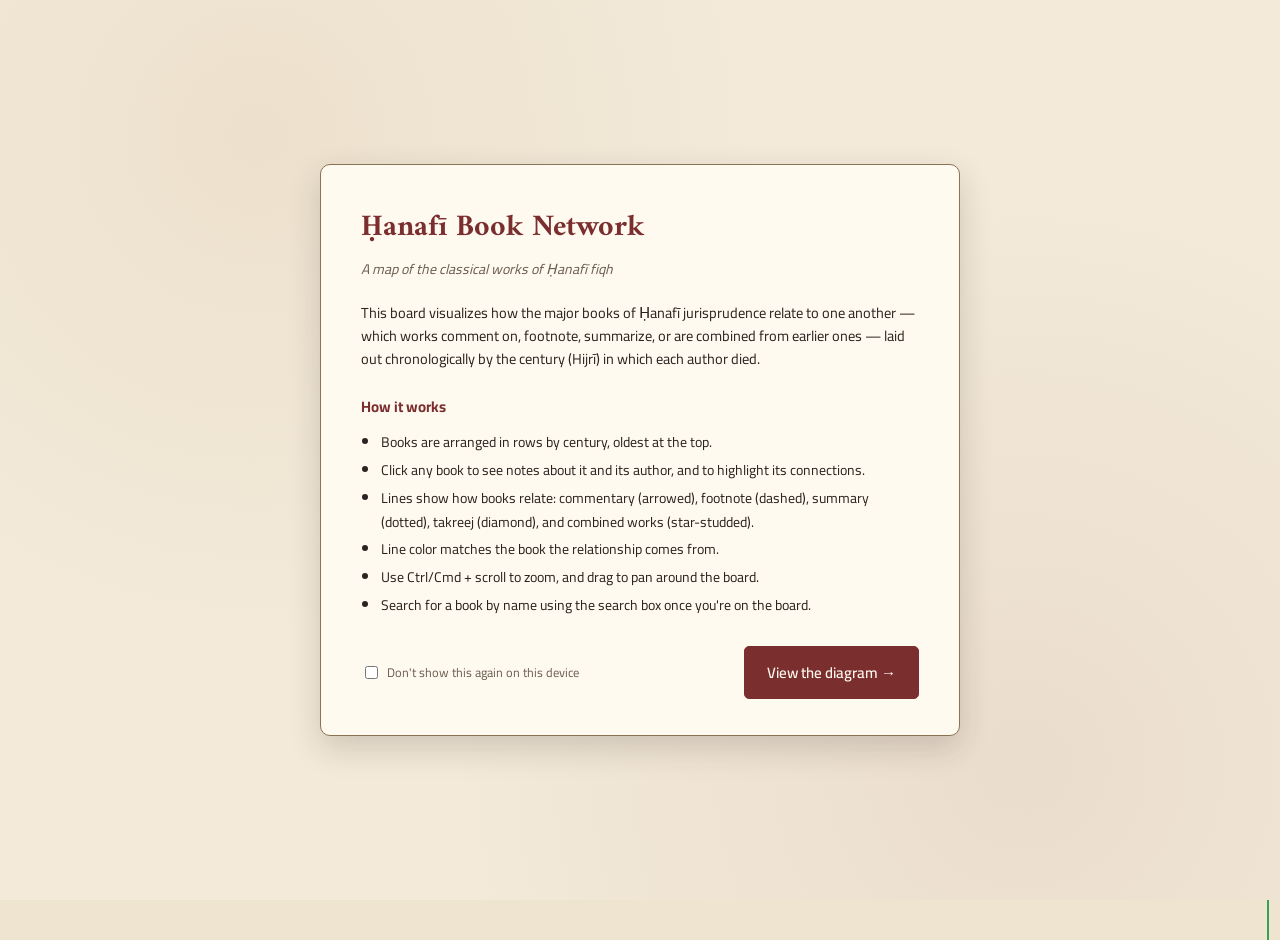
==== commit 6adf3fe3: "Add landing page before the book network diagram Explains the diagram's purpose and how to use it, w" ====
--- a/index.html
+++ b/index.html
@@ -659,9 +659,107 @@
     color:#6b5d4f;
     font-style:italic;
   }
+
+  #landing{
+    position:fixed;
+    inset:0;
+    z-index:1000;
+    display:flex;
+    align-items:center;
+    justify-content:center;
+    padding:32px 20px;
+    background:var(--parchment);
+    background-image:
+      radial-gradient(circle at 20% 15%, rgba(166,118,63,0.08), transparent 40%),
+      radial-gradient(circle at 80% 85%, rgba(122,46,46,0.07), transparent 45%);
+    overflow-y:auto;
+  }
+  #landing-card{
+    max-width:640px;
+    width:100%;
+    background:#fffaf0;
+    border:1.5px solid var(--line);
+    border-radius:10px;
+    box-shadow:0 12px 32px rgba(43,35,32,0.18);
+    padding:36px 40px;
+  }
+  #landing-card h1{
+    margin:0 0 4px;
+    font-family:'Amiri', serif;
+    font-size:30px;
+    color:var(--maroon);
+  }
+  #landing-card .subtitle{
+    margin:0 0 20px;
+    font-size:14px;
+    color:#6b5d4f;
+    font-style:italic;
+  }
+  #landing-card p{
+    font-size:14.5px;
+    line-height:1.6;
+    margin:0 0 14px;
+  }
+  #landing-card h2{
+    font-family:'Cairo', sans-serif;
+    font-size:15px;
+    color:var(--maroon);
+    margin:22px 0 10px;
+  }
+  #landing-card ul{
+    margin:0 0 20px;
+    padding-inline-start:20px;
+    font-size:14px;
+    line-height:1.7;
+  }
+  #landing-card ul li{ margin-bottom:4px; }
+  #landing-card .enter-row{
+    display:flex;
+    align-items:center;
+    justify-content:space-between;
+    gap:16px;
+    margin-top:28px;
+    flex-wrap:wrap;
+  }
+  #landing-card .skip-label{
+    display:flex;
+    align-items:center;
+    gap:6px;
+    font-size:12.5px;
+    color:#6b5d4f;
+  }
+  #landing-card #enterBtn{
+    font-size:15px;
+    padding:11px 22px;
+  }
 </style>
 </head>
 <body>
+
+  <div id="landing">
+    <div id="landing-card">
+      <h1>Ḥanafī Book Network</h1>
+      <p class="subtitle">A map of the classical works of Ḥanafī fiqh</p>
+      <p>
+        This board visualizes how the major books of Ḥanafī jurisprudence relate to one another —
+        which works comment on, footnote, summarize, or are combined from earlier ones — laid out
+        chronologically by the century (Hijrī) in which each author died.
+      </p>
+      <h2>How it works</h2>
+      <ul>
+        <li>Books are arranged in rows by century, oldest at the top.</li>
+        <li>Click any book to see notes about it and its author, and to highlight its connections.</li>
+        <li>Lines show how books relate: commentary (arrowed), footnote (dashed), summary (dotted), takreej (diamond), and combined works (star-studded).</li>
+        <li>Line color matches the book the relationship comes from.</li>
+        <li>Use Ctrl/Cmd + scroll to zoom, and drag to pan around the board.</li>
+        <li>Search for a book by name using the search box once you're on the board.</li>
+      </ul>
+      <div class="enter-row">
+        <label class="skip-label"><input type="checkbox" id="skipLandingCheckbox"> Don't show this again on this device</label>
+        <button id="enterBtn" onclick="enterBoard()">View the diagram →</button>
+      </div>
+    </div>
+  </div>
 
   <div id="toolbar">
     <div style="display:flex;align-items:center;gap:6px;position:relative;">
@@ -729,6 +827,25 @@
   </div>
 
 <script>
+// Landing page: shown before the board unless the visitor previously checked
+// "don't show this again" on this device.
+(function initLanding(){
+  try {
+    if (localStorage.getItem('hanafi-book-network:skipLanding') === '1') {
+      document.getElementById('landing').style.display = 'none';
+    }
+  } catch (e) { /* localStorage unavailable; just show the landing page */ }
+})();
+
+function enterBoard(){
+  try {
+    if (document.getElementById('skipLandingCheckbox').checked) {
+      localStorage.setItem('hanafi-book-network:skipLanding', '1');
+    }
+  } catch (e) { /* ignore storage errors */ }
+  document.getElementById('landing').style.display = 'none';
+}
+
 // Fallback so this board also persists when opened outside Claude (e.g. GitHub Pages),
 // where window.storage isn't provided. Uses localStorage instead, scoped per-browser.
 if (!window.storage) {
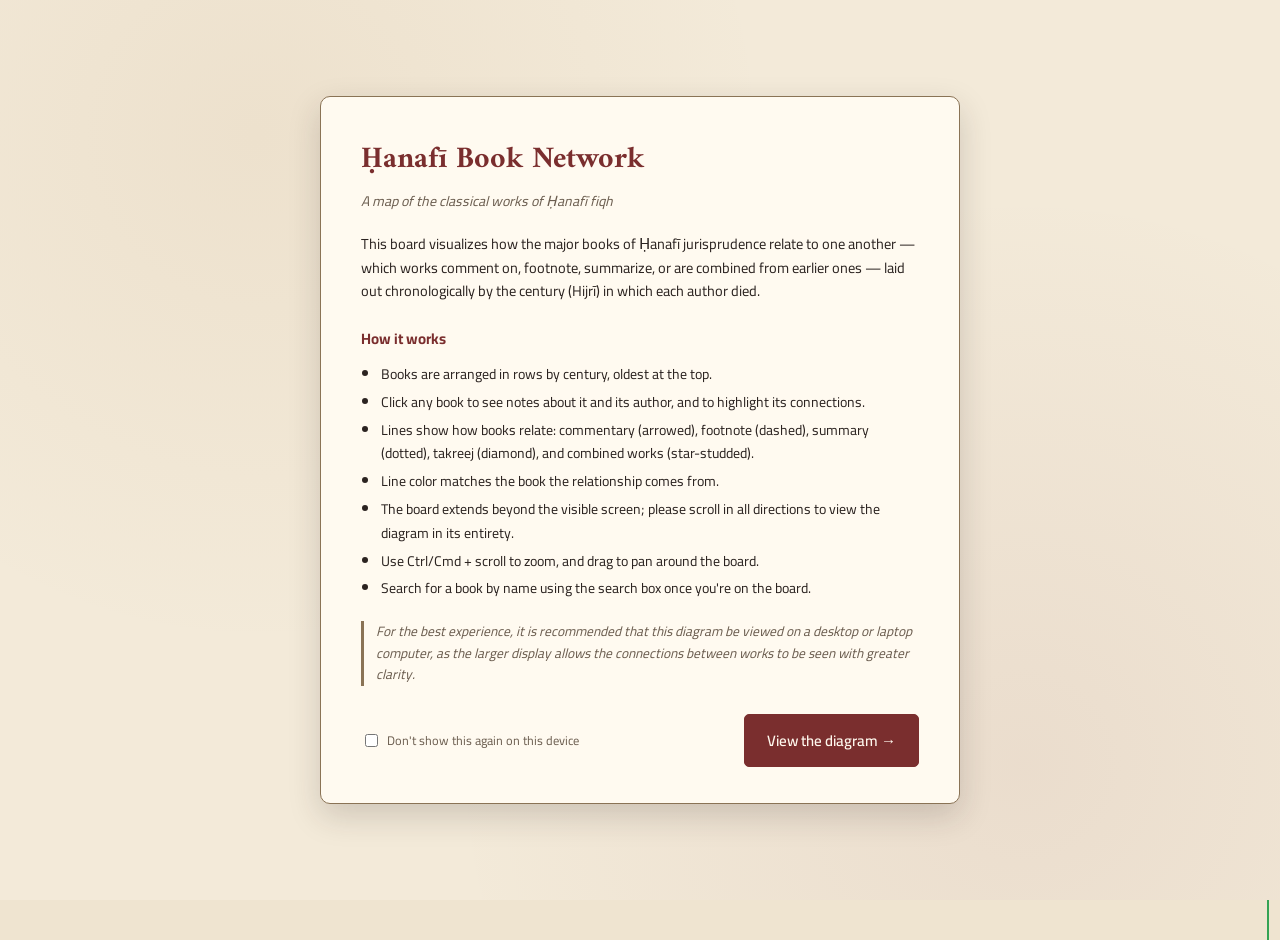
==== commit f709787c: "Add scrolling guidance and desktop viewing note to landing page Co-Authored-By: Claude Opus 5.5 <nor" ====
--- a/index.html
+++ b/index.html
@@ -713,6 +713,13 @@
     line-height:1.7;
   }
   #landing-card ul li{ margin-bottom:4px; }
+  #landing-card .viewing-note{
+    font-size:13.5px;
+    font-style:italic;
+    color:#6b5d4f;
+    border-inline-start:3px solid var(--line);
+    padding-inline-start:12px;
+  }
   #landing-card .enter-row{
     display:flex;
     align-items:center;
@@ -751,9 +758,14 @@
         <li>Click any book to see notes about it and its author, and to highlight its connections.</li>
         <li>Lines show how books relate: commentary (arrowed), footnote (dashed), summary (dotted), takreej (diamond), and combined works (star-studded).</li>
         <li>Line color matches the book the relationship comes from.</li>
+        <li>The board extends beyond the visible screen; please scroll in all directions to view the diagram in its entirety.</li>
         <li>Use Ctrl/Cmd + scroll to zoom, and drag to pan around the board.</li>
         <li>Search for a book by name using the search box once you're on the board.</li>
       </ul>
+      <p class="viewing-note">
+        For the best experience, it is recommended that this diagram be viewed on a desktop or laptop computer,
+        as the larger display allows the connections between works to be seen with greater clarity.
+      </p>
       <div class="enter-row">
         <label class="skip-label"><input type="checkbox" id="skipLandingCheckbox"> Don't show this again on this device</label>
         <button id="enterBtn" onclick="enterBoard()">View the diagram →</button>
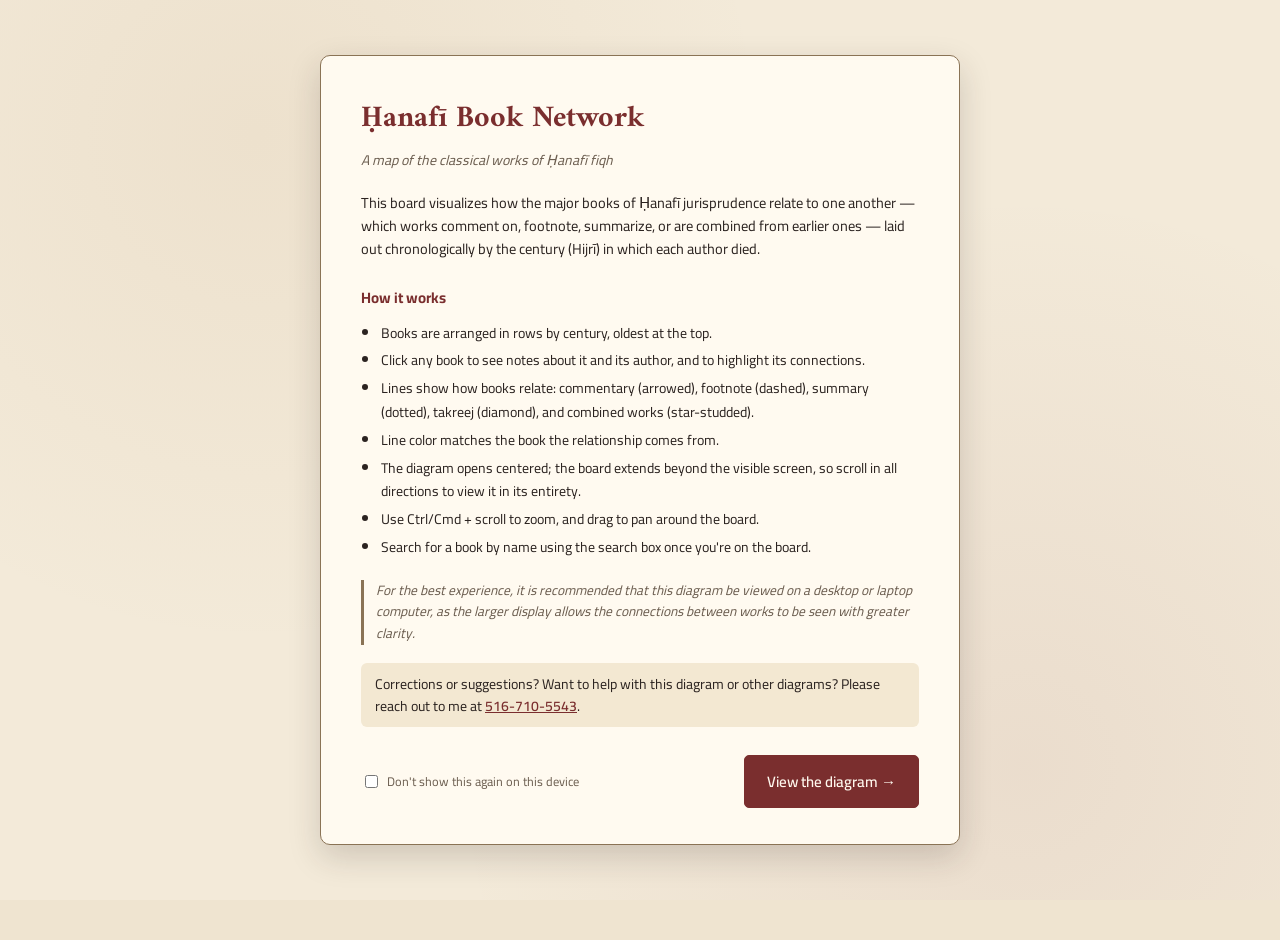
==== commit 51d78a27: "Center diagram on entry and add contact note to landing page Co-Authored-By: Claude Sonnet 5.5 <nore" ====
--- a/index.html
+++ b/index.html
@@ -720,6 +720,14 @@
     border-inline-start:3px solid var(--line);
     padding-inline-start:12px;
   }
+  #landing-card .contact-note{
+    margin-top:18px;
+    padding:10px 14px;
+    background:#f3e8d2;
+    border-radius:6px;
+    font-size:14px;
+  }
+  #landing-card .contact-note a{ color:var(--maroon); font-weight:600; }
   #landing-card .enter-row{
     display:flex;
     align-items:center;
@@ -758,13 +766,17 @@
         <li>Click any book to see notes about it and its author, and to highlight its connections.</li>
         <li>Lines show how books relate: commentary (arrowed), footnote (dashed), summary (dotted), takreej (diamond), and combined works (star-studded).</li>
         <li>Line color matches the book the relationship comes from.</li>
-        <li>The board extends beyond the visible screen; please scroll in all directions to view the diagram in its entirety.</li>
+        <li>The diagram opens centered; the board extends beyond the visible screen, so scroll in all directions to view it in its entirety.</li>
         <li>Use Ctrl/Cmd + scroll to zoom, and drag to pan around the board.</li>
         <li>Search for a book by name using the search box once you're on the board.</li>
       </ul>
       <p class="viewing-note">
         For the best experience, it is recommended that this diagram be viewed on a desktop or laptop computer,
         as the larger display allows the connections between works to be seen with greater clarity.
+      </p>
+      <p class="contact-note">
+        Corrections or suggestions? Want to help with this diagram or other diagrams?
+        Please reach out to me at <a href="tel:5167105543">516-710-5543</a>.
       </p>
       <div class="enter-row">
         <label class="skip-label"><input type="checkbox" id="skipLandingCheckbox"> Don't show this again on this device</label>
@@ -4064,7 +4076,23 @@
 
 initAdminMode();
 buildTimeline();
-loadState().then(() => { applyZoom(); loadPublishedNotes(); });
+// Opens the board centered on the middle of the diagram (horizontally and vertically) at a
+// zoom that shows a good chunk of it, instead of at the far top-left of the padded canvas.
+function centerInitialView(){
+  const wrap = document.getElementById('canvas-wrap');
+  if(!wrap || !state.nodes || !state.nodes.length) return;
+  const xs = state.nodes.map(n => n.x), ys = state.nodes.map(n => n.y);
+  const minX = Math.min(...xs), maxX = Math.max(...xs) + 220;
+  const minY = Math.min(...ys), maxY = Math.max(...ys) + 60;
+  const fit = Math.min(wrap.clientWidth / (maxX - minX + 200), wrap.clientHeight / (maxY - minY + 200));
+  zoom = Math.max(0.5, Math.min(0.8, +fit.toFixed(2)));
+  applyZoom();
+  const cx = (minX + maxX) / 2, cy = (minY + maxY) / 2;
+  wrap.scrollLeft = Math.max(0, cx * zoom - wrap.clientWidth / 2);
+  wrap.scrollTop = Math.max(0, cy * zoom - wrap.clientHeight / 2);
+}
+
+loadState().then(() => { applyZoom(); centerInitialView(); loadPublishedNotes(); });
 </script>
 
 </body>
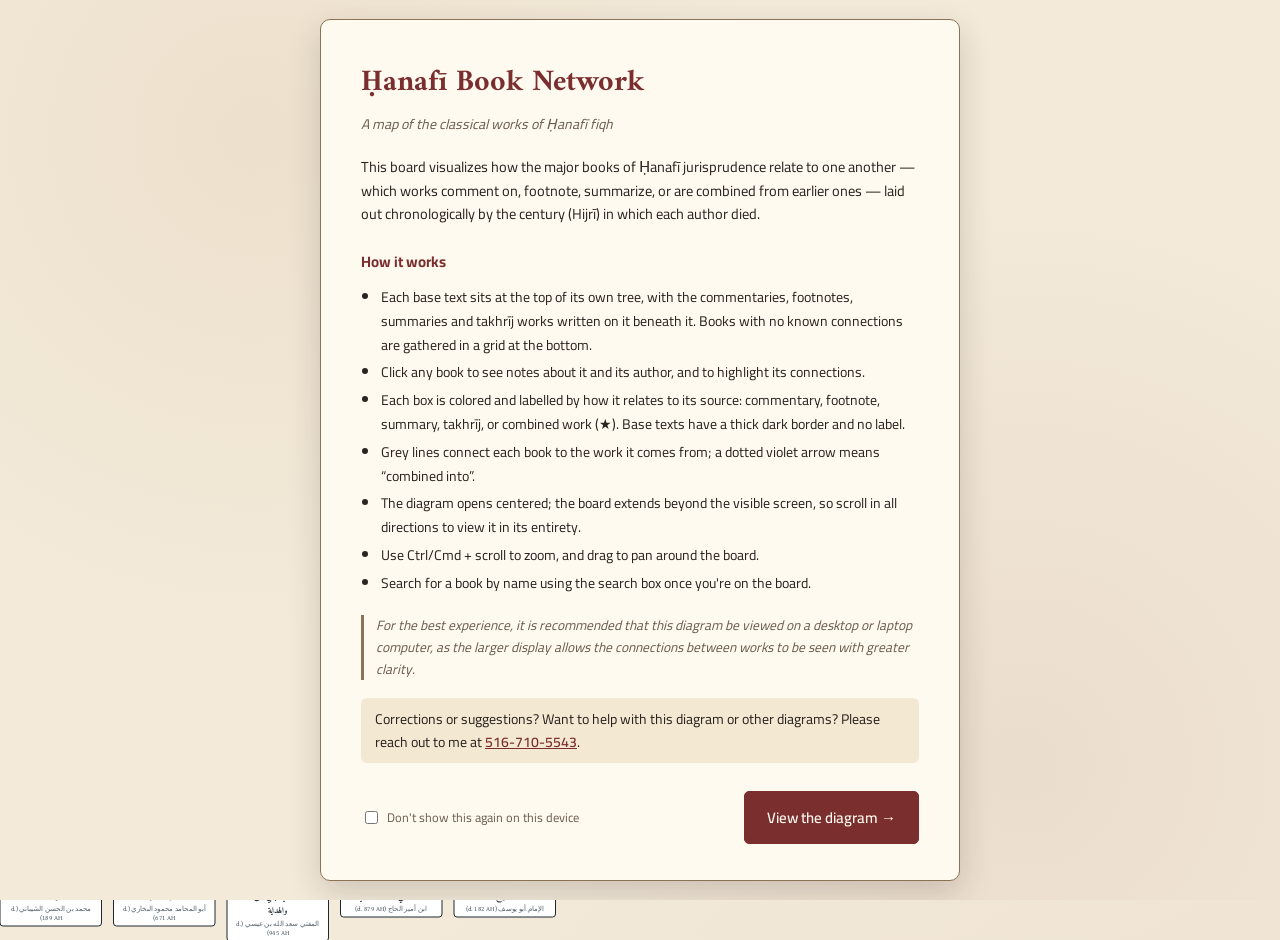
==== commit 09dfd64f: "Restyle board with Hanafi design and lay out as design-page trees - Import design/hanafi-design.css " ====
--- a/index.html
+++ b/index.html
@@ -3,16 +3,19 @@
 <head>
 <meta charset="UTF-8">
 <title>Hanafi Book Network</title>
+<link rel="preconnect" href="https://fonts.googleapis.com">
+<link href="https://fonts.googleapis.com/css2?family=Amiri:wght@400;700&family=Gentium+Book+Plus:ital,wght@0,400;0,700;1,400&display=swap" rel="stylesheet">
+<link rel="stylesheet" href="design/hanafi-design.css">
 <style>
   @import url('https://fonts.googleapis.com/css2?family=Amiri:wght@400;700&family=Cairo:wght@400;600;700&display=swap');
 
   :root{
     --parchment:#f3ead9;
     --parchment-deep:#e9dcc2;
-    --ink:#2b2320;
+    --site-ink:#2b2320;
     --maroon:#7a2e2e;
     --gold:#a6763f;
-    --line:#8a7355;
+    --site-line:#8a7355;
   }
 
   *{box-sizing:border-box;}
@@ -23,7 +26,7 @@
     min-height:100vh;
     background:var(--parchment);
     font-family:'Cairo', sans-serif;
-    color:var(--ink);
+    color:var(--site-ink);
   }
 
   #toolbar{
@@ -33,7 +36,7 @@
     align-items:center;
     padding:14px 18px;
     background:var(--parchment-deep);
-    border-bottom:1.5px solid var(--line);
+    border-bottom:1.5px solid var(--site-line);
     position:sticky;
     top:0;
     z-index:20;
@@ -43,10 +46,10 @@
     font-family:'Amiri', serif;
     font-size:15px;
     padding:8px 12px;
-    border:1.5px solid var(--line);
+    border:1.5px solid var(--site-line);
     border-radius:5px;
     background:#fffaf0;
-    color:var(--ink);
+    color:var(--site-ink);
     min-width:220px;
   }
 
@@ -83,7 +86,7 @@
     font-size:13px;
     color:#6b5d4f;
     background:#fffaf0;
-    border-bottom:1px solid var(--line);
+    border-bottom:1px solid var(--site-line);
     min-height:18px;
   }
 
@@ -168,39 +171,33 @@
     margin-top:2px;
   }
 
+  /* Book boxes: look comes from design/hanafi-design.css (.hb-box). .node only keeps the
+     board behaviour -- cursor, stacking, dimming, highlight rings. */
   .node{
     position:absolute;
-    font-family:'Amiri', serif;
-    font-weight:700;
-    font-size:16px;
-    background:linear-gradient(180deg,#fffaf0,var(--parchment-deep));
-    border:1.5px solid var(--line);
-    border-radius:6px;
-    padding:10px 18px;
-    text-align:center;
-    box-shadow:0 2px 6px rgba(43,35,32,0.12);
     cursor:pointer;
     user-select:none;
-    white-space:nowrap;
     z-index:5;
     opacity:1;
     transition:opacity 0.15s ease;
   }
+  .node.hb-box{ overflow:visible; white-space:normal; }
+  .node.virtual{ cursor:default; }
+  .hb-box--base{ --c:var(--root); --tint:#E9EBED; }
+  .node.hb-box .hb-rel{ border-radius:5px 5px 0 0; }
+  .node.hb-box .hb-in{ border-radius:0 0 5px 5px; }
   body.admin .node{ cursor:grab; }
   .node.selected{
-    border-color:var(--maroon);
-    box-shadow:0 0 0 3px rgba(122,46,46,0.25);
+    box-shadow:0 0 0 3px rgba(30,40,48,0.28);
   }
   .node.viewed{
-    box-shadow:0 0 0 3px rgba(122,46,46,0.35);
+    box-shadow:0 0 0 4px rgba(30,40,48,0.4);
   }
   .node.multiselect{
-    border-color:var(--gold);
-    box-shadow:0 0 0 3px rgba(166,118,63,0.3);
+    box-shadow:0 0 0 3px rgba(149,103,10,0.45);
   }
   .node.connected{
-    border-color:var(--gold);
-    box-shadow:0 0 0 3px rgba(166,118,63,0.45);
+    box-shadow:0 0 0 3px rgba(30,40,48,0.28);
   }
   .node.dimmed{
     opacity:0.28;
@@ -215,15 +212,17 @@
     justify-content:center;
     font-size:13px;
     font-weight:700;
-    color:#8a7355;
-    background:#fffaf0;
-    border:1.5px solid #8a7355;
+    font-family:var(--font-en);
+    color:var(--comb);
+    background:var(--comb-tint);
+    border:2px solid var(--comb);
   }
   .node.manuscript{
-    border-color:#a31d1d;
-    background:linear-gradient(180deg,#fff1ef,#fad4d0);
-    box-shadow:0 0 0 2px rgba(163,29,29,0.22);
-  }
+    box-shadow:0 0 0 2px rgba(163,29,29,0.45);
+  }
+  .node.manuscript .hb-in{ background:#fbeceb; }
+  /* A book's color now comes from its relationship (see bookRel), not a per-book color */
+  .node .color-toggle, .node .color-text-toggle{ display:none !important; }
   .node .ms-toggle{
     position:absolute;
     top:-9px; left:-9px;
@@ -248,7 +247,7 @@
     width:18px; height:18px;
     border-radius:50%;
     border:1.5px solid #fff8ee;
-    box-shadow:0 0 0 1px var(--line);
+    box-shadow:0 0 0 1px var(--site-line);
     cursor:pointer;
     display:none;
   }
@@ -260,8 +259,8 @@
     width:20px; height:20px;
     border-radius:50%;
     background:#fffaf0;
-    border:1.5px solid var(--line);
-    color:var(--ink);
+    border:1.5px solid var(--site-line);
+    color:var(--site-ink);
     font-size:11px;
     font-weight:700;
     line-height:17px;
@@ -289,7 +288,7 @@
     position:fixed;
     display:none;
     background:#fffaf0;
-    border:1.5px solid var(--line);
+    border:1.5px solid var(--site-line);
     border-radius:8px;
     box-shadow:0 6px 18px rgba(43,35,32,0.25);
     padding:8px;
@@ -302,8 +301,8 @@
     margin-bottom:6px;
     text-align:right;
     background:transparent;
-    color:var(--ink);
-    border:1px solid var(--line);
+    color:var(--site-ink);
+    border:1px solid var(--site-line);
   }
   #menu button:last-child{margin-bottom:0;}
 
@@ -352,7 +351,7 @@
   }
   .popup{
     background:#fffaf0;
-    border:1.5px solid var(--line);
+    border:1.5px solid var(--site-line);
     border-radius:8px;
     box-shadow:0 6px 18px rgba(43,35,32,0.25);
     padding:14px 16px;
@@ -365,8 +364,8 @@
     padding:0;
     border-radius:50%;
     background:transparent;
-    color:var(--ink);
-    border:1px solid var(--line);
+    color:var(--site-ink);
+    border:1px solid var(--site-line);
     font-size:13px;
     line-height:1;
   }
@@ -391,17 +390,17 @@
     font-family:'Cairo', sans-serif;
     font-size:13px;
     padding:8px 10px;
-    border:1.5px solid var(--line);
+    border:1.5px solid var(--site-line);
     border-radius:5px;
     background:#fff;
-    color:var(--ink);
+    color:var(--site-ink);
     resize:vertical;
     box-sizing:border-box;
   }
   .notes-readonly{
     font-size:13.5px;
     line-height:1.5;
-    color:var(--ink);
+    color:var(--site-ink);
     white-space:pre-wrap;
   }
   .popup-save{
@@ -474,10 +473,10 @@
     font-family:'Cairo', sans-serif;
     font-size:12.5px;
     padding:5px 6px;
-    border:1.5px solid var(--line);
+    border:1.5px solid var(--site-line);
     border-radius:5px;
     background:#fffaf0;
-    color:var(--ink);
+    color:var(--site-ink);
     width:100%;
   }
   .popup-conn-add-row{
@@ -487,8 +486,8 @@
   .popup-conn-direction{
     font-size:12px;
     background:transparent;
-    color:var(--ink);
-    border:1.5px solid var(--line);
+    color:var(--site-ink);
+    border:1.5px solid var(--site-line);
     padding:5px 8px;
     text-align:center;
     white-space:nowrap;
@@ -516,7 +515,7 @@
   .mini-diagram .mini-node rect{
     fill:linear-gradient(180deg,#fffaf0,var(--parchment-deep));
     fill:var(--parchment-deep);
-    stroke:var(--line);
+    stroke:var(--site-line);
     stroke-width:1.2;
     transition:filter 0.15s ease;
   }
@@ -529,7 +528,7 @@
   .mini-diagram .mini-label{
     font-family:'Cairo', sans-serif;
     font-size:9.5px;
-    fill:var(--ink);
+    fill:var(--site-ink);
     pointer-events:none;
   }
   .mini-diagram-empty{
@@ -581,7 +580,7 @@
   }
   .export-box{
     background:#fffaf0;
-    border:1.5px solid var(--line);
+    border:1.5px solid var(--site-line);
     border-radius:8px;
     box-shadow:0 10px 30px rgba(43,35,32,0.3);
     padding:20px;
@@ -598,10 +597,10 @@
     font-family:monospace;
     font-size:12px;
     padding:10px;
-    border:1.5px solid var(--line);
+    border:1.5px solid var(--site-line);
     border-radius:5px;
     background:#fff;
-    color:var(--ink);
+    color:var(--site-ink);
   }
   .export-btn-row{
     display:flex;
@@ -614,10 +613,10 @@
     font-family:'Amiri', serif;
     font-size:14px;
     padding:7px 10px;
-    border:1.5px solid var(--line);
+    border:1.5px solid var(--site-line);
     border-radius:5px;
     background:#fffaf0;
-    color:var(--ink);
+    color:var(--site-ink);
     width:210px;
   }
   .search-results{
@@ -626,7 +625,7 @@
     left:0;
     margin-top:4px;
     background:#fffaf0;
-    border:1.5px solid var(--line);
+    border:1.5px solid var(--site-line);
     border-radius:6px;
     box-shadow:0 6px 18px rgba(43,35,32,0.25);
     min-width:260px;
@@ -678,7 +677,7 @@
     max-width:640px;
     width:100%;
     background:#fffaf0;
-    border:1.5px solid var(--line);
+    border:1.5px solid var(--site-line);
     border-radius:10px;
     box-shadow:0 12px 32px rgba(43,35,32,0.18);
     padding:36px 40px;
@@ -717,7 +716,7 @@
     font-size:13.5px;
     font-style:italic;
     color:#6b5d4f;
-    border-inline-start:3px solid var(--line);
+    border-inline-start:3px solid var(--site-line);
     padding-inline-start:12px;
   }
   #landing-card .contact-note{
@@ -762,10 +761,10 @@
       </p>
       <h2>How it works</h2>
       <ul>
-        <li>Books are arranged in rows by century, oldest at the top.</li>
+        <li>Each base text sits at the top of its own tree, with the commentaries, footnotes, summaries and takhrīj works written on it beneath it. Books with no known connections are gathered in a grid at the bottom.</li>
         <li>Click any book to see notes about it and its author, and to highlight its connections.</li>
-        <li>Lines show how books relate: commentary (arrowed), footnote (dashed), summary (dotted), takreej (diamond), and combined works (star-studded).</li>
-        <li>Line color matches the book the relationship comes from.</li>
+        <li>Each box is colored and labelled by how it relates to its source: commentary, footnote, summary, takhrīj, or combined work (★). Base texts have a thick dark border and no label.</li>
+        <li>Grey lines connect each book to the work it comes from; a dotted violet arrow means “combined into”.</li>
         <li>The diagram opens centered; the board extends beyond the visible screen, so scroll in all directions to view it in its entirety.</li>
         <li>Use Ctrl/Cmd + scroll to zoom, and drag to pan around the board.</li>
         <li>Search for a book by name using the search box once you're on the board.</li>
@@ -811,14 +810,15 @@
       <button class="secondary" onclick="zoomReset()">Reset zoom</button>
     </div>
 
-    <div class="legend">
-      <div class="legend-item">➤➤➤ Commentary — arrows</div>
-      <div class="legend-item"><span class="swatch" style="border-top-color:#8a7355;border-top-style:dashed;"></span> Footnote — dashed</div>
-      <div class="legend-item"><span class="swatch" style="border-top-color:#8a7355;border-top-style:dotted;border-top-width:4px;"></span> Summary — dotted</div>
-      <div class="legend-item">✦✦✦ Combined into</div>
-      <div class="legend-item">◆◆◆ Takreej — hadith verification</div>
+    <div class="legend hb-legend">
+      <div class="legend-item" data-rel="com"><span class="hb-sw"></span>Commentary</div>
+      <div class="legend-item" data-rel="foot"><span class="hb-sw"></span>Footnote</div>
+      <div class="legend-item" data-rel="abr"><span class="hb-sw"></span>Summary</div>
+      <div class="legend-item" data-rel="takh"><span class="hb-sw"></span>Takhrīj</div>
+      <div class="legend-item" data-rel="comb"><span class="hb-sw"></span>★ Combined work</div>
       <div class="legend-item"><span style="width:14px;height:14px;border-radius:50%;background:#a31d1d;display:inline-block;"></span> Manuscript (مخطوط)</div>
-      <div class="legend-item" style="font-style:italic;">Line color = the book it comes from</div>
+      <div class="legend-item" style="font-style:italic;">Box color = how a book relates to its source</div>
+    </div>
     </div>
 
     <div class="admin-only" style="display:flex;align-items:center;gap:8px;">
@@ -914,6 +914,7 @@
   render();
 }
 let zoom = 1;
+let canvasW = 9450, canvasH = 7050;
 const ZOOM_MIN = 0.3, ZOOM_MAX = 2.5, ZOOM_STEP = 0.1;
 const STORAGE_KEY = 'hanafi-book-network';
 
@@ -2410,6 +2411,12 @@
 const CENTURY_HEIGHT = 450;
 const CENTURY_START_Y = 40;
 const NUM_CENTURIES = 16;
+// Century bands/labels are hidden while the board is grouped into clusters; set to true to
+// bring them back (they only make sense with a century-row layout).
+const SHOW_CENTURY_BANDS = false;
+// Row height used by the edge router to decide which edges are "long" (span 2+ rows) and get
+// trunk routing. Matches the layer spacing inside a cluster.
+const ROUTE_ROW_H = 260;
 const ROW_BOUNDARIES = [];
 for(let __k = 0; __k <= NUM_CENTURIES; __k++) ROW_BOUNDARIES.push(CENTURY_START_Y + __k * CENTURY_HEIGHT);
 const ARABIC_ORDINALS =['الأول','الثاني','الثالث','الرابع','الخامس','السادس','السابع','الثامن','التاسع','العاشر','الحادي عشر','الثاني عشر','الثالث عشر','الرابع عشر','الخامس عشر','السادس عشر'];
@@ -2420,6 +2427,7 @@
   const bg = document.getElementById('centuryBg');
   el.innerHTML = '';
   bg.innerHTML = '';
+  if(!SHOW_CENTURY_BANDS) return;
   for(let i=0;i<NUM_CENTURIES;i++){
     const y = CENTURY_START_Y + i * CENTURY_HEIGHT;
 
@@ -2474,12 +2482,26 @@
   return hslToHex(hue, sat, light);
 }
 
+// Sizes the canvas (and the layers stacked on it) to the clusters' extents plus breathing room.
+function fitCanvasToContent(){
+  let maxX = 0, maxY = 0;
+  state.nodes.forEach(n => { maxX = Math.max(maxX, n.x + 450); maxY = Math.max(maxY, n.y + 250); });
+  canvasW = Math.max(3000, maxX + 1000);
+  canvasH = Math.max(2000, maxY + 400);
+  ['canvas', 'lines', 'centuryBg', 'timeline'].forEach(id => {
+    const el = document.getElementById(id);
+    el.style.width = canvasW + 'px';
+    el.style.height = canvasH + 'px';
+  });
+}
+
 function applyZoom(){
   const canvas = document.getElementById('canvas');
   const sizer = document.getElementById('zoom-sizer');
   canvas.style.transform = `scale(${zoom})`;
-  sizer.style.width = (9450 * zoom) + 'px';
-  sizer.style.height = (7050 * zoom) + 'px';
+  fitCanvasToContent();
+  sizer.style.width = (canvasW * zoom) + 'px';
+  sizer.style.height = (canvasH * zoom) + 'px';
   document.getElementById('zoomLabel').textContent = Math.round(zoom * 100) + '%';
 }
 
@@ -3752,7 +3774,7 @@
 // most commentary/summary chains, since they connect books centuries apart -- are routed
 // through the dedicated trunk lanes instead, so they never sweep through intervening rows.
 function routeEdge(a, b, ay, by, acxDefault, bcxDefault, aw, bw, nodeBoxes, usedSegments, lanes){
-  const rowOf = y => Math.round((y - CENTURY_START_Y) / CENTURY_HEIGHT);
+  const rowOf = y => Math.round(y / ROUTE_ROW_H);
   const spanRows = Math.abs(rowOf(a.y) - rowOf(b.y));
   const spanX = Math.abs(acxDefault - bcxDefault);
   // A same-row edge between two far-apart books has the same problem as a multi-row one --
@@ -3801,6 +3823,353 @@
   return { nodeIds, throughIds, edgeIds };
 }
 
+// ---------------------------------------------------------------------------------------
+// Tree layout (replicates design/Hanafi-Fiqh-Books_Page-10_All-Diagrams.pdf)
+//
+// The board is no longer positioned by hand or by century. Every render derives a tree from
+// the connections (buildTree), measures each box in the DOM, lays the trees out the way the
+// design page does (layoutBoard) and draws bus/rail connectors (drawTreeLines).
+// ---------------------------------------------------------------------------------------
+const REL_LABELS = { com:'Commentary', foot:'Footnote', abr:'Summary', takh:'Takhrīj', comb:'★ Combined work' };
+const REL_OF_TYPE = { commentary:'com', summary:'abr', footnote:'foot', takreej:'takh' };
+const REL_PRIORITY = { com:0, abr:1, foot:2, takh:3 };
+const VIRTUAL_ROOT = '__zahir';
+// Edges stored in the opposite direction to how the design page reads them (Kanz is the summary
+// of al-Wāfī, but the data points Kanz -> al-Wāfī). [from, to] pairs, swapped when building the tree.
+const REVERSED_EDGES = [['kanz', 'waafi']];
+// Child order under the shared "Ẓāhir al-Riwāyah" root (the design page's order).
+const VIRTUAL_CHILD_ORDER = ['mabsut', 'jamikab', 'ziyadat', 'siyarsagh', 'siyarkab', 'kafi', 'jamisagh'];
+// Where each top-level tree sits on the design page: rows, left to right.
+const BOARD_ROW_1 = ['__zahir', 'bidaya', 'qudoori', ['nasafimz', 'majmabahrain']];
+const BOARD_ROW_2 = ['waafi', 'multaqaabhur', 'wiqriwaya', 'mukhtaar', 'tanwirabsar'];
+const BOARD_ROW_3 = ['mukhtasartahawi', 'tuhfatmuluk', 'nuridah'];
+
+const BOX_GAP = { indent:24, col:22, level:44, stack:9, tree:110, row:150, rail:10, railIn:16, maxStack:5 };
+
+// A book's connections as a tree. Returns:
+//   children[id]  ordered child ids        parent[id]  tree parent id
+//   rel[id]       'com'|'foot'|'abr'|'takh'|'comb'|'root'|'base'|undefined (no connections)
+//   edgeIds[id]   state edge ids that the connector into this book stands for
+//   roots         top-level tree roots     isolated    books with no connections at all
+function buildTree(){
+  const books = state.nodes.filter(n => n.type !== 'combine');
+  const byId = {};
+  books.forEach(n => { byId[n.id] = n; });
+
+  const tedges = [];
+  state.edges.forEach(e => {
+    if(e.type === 'merge' || !byId[e.from] || !byId[e.to]) return;
+    let from = e.from, to = e.to;
+    if(REVERSED_EDGES.some(r => r[0] === from && r[1] === to)){ from = e.to; to = e.from; }
+    tedges.push({ from, to, type:e.type, id:e.id });
+  });
+  const incoming = {};
+  tedges.forEach(te => { (incoming[te.to] = incoming[te.to] || []).push(te); });
+
+  const parent = {}, rel = {}, edgeIds = {};
+  let virtualKids = null;
+  Object.keys(incoming).forEach(id => {
+    const inc = incoming[id];
+    if(inc.length < 2 || virtualKids) return;
+    // Several base texts all summarized by one book (the six Shaybānī works -> al-Kāfī) hang
+    // off one shared root on the design page.
+    if(inc.every(te => !incoming[te.from])){
+      virtualKids = inc.map(te => te.from);
+      virtualKids.forEach(k => { parent[k] = VIRTUAL_ROOT; rel[k] = 'base'; edgeIds[k] = []; });
+      parent[id] = VIRTUAL_ROOT; rel[id] = 'abr'; edgeIds[id] = inc.map(te => te.id);
+      virtualKids.push(id);
+    }
+  });
+  tedges.forEach(te => {
+    if(parent[te.to] !== undefined) return;
+    parent[te.to] = te.from;
+    rel[te.to] = REL_OF_TYPE[te.type] || 'com';
+    edgeIds[te.to] = [te.id];
+  });
+
+  const combResults = new Set(), hasEdge = new Set();
+  state.edges.forEach(e => {
+    const a = state.nodes.find(n => n.id === e.from), b = state.nodes.find(n => n.id === e.to);
+    [a, b].forEach(n => { if(n && n.type !== 'combine') hasEdge.add(n.id); });
+    if(e.type === 'merge' && b && b.type !== 'combine') combResults.add(b.id);
+  });
+  combResults.forEach(id => { rel[id] = 'comb'; delete parent[id]; });
+
+  const year = id => {
+    const m = (byId[id].author || '').match(/\(d\.\s*(\d+)\s*H\)/);
+    return m ? parseInt(m[1], 10) : Infinity;
+  };
+  const children = {};
+  books.forEach(n => { if(parent[n.id] !== undefined) (children[parent[n.id]] = children[parent[n.id]] || []).push(n.id); });
+  const order = {};
+  tedges.forEach((te, i) => { if(order[te.to] === undefined) order[te.to] = i; });
+  Object.keys(children).forEach(pid => {
+    if(pid === VIRTUAL_ROOT){
+      const rank = id => { const i = VIRTUAL_CHILD_ORDER.indexOf(id); return i < 0 ? 99 : i; };
+      children[pid].sort((a, b) => rank(a) - rank(b));
+      return;
+    }
+    // commentaries first, then summary / footnote / takhrīj; oldest author first within each
+    children[pid].sort((a, b) => (REL_PRIORITY[rel[a]] - REL_PRIORITY[rel[b]]) ||
+      (year(a) === year(b) ? 0 : year(a) < year(b) ? -1 : 1) || (order[a] - order[b]));
+  });
+
+  const roots = [], isolated = [];
+  books.forEach(n => {
+    if(parent[n.id] !== undefined) return;
+    if(!hasEdge.has(n.id)){ isolated.push(n.id); return; }
+    roots.push(n.id);
+    if(!rel[n.id]) rel[n.id] = 'root';
+  });
+  return { children, parent, rel, edgeIds, roots, isolated, hasVirtual: !!virtualKids };
+}
+
+let treeInfo = { children:{}, parent:{}, rel:{}, edgeIds:{}, roots:[], isolated:[], hasVirtual:false };
+function bookRel(id){ return treeInfo.rel[id] || null; }
+
+// Positions every book (writes node.x / node.y) and collects the connector segments.
+// elMap must hold every box's DOM element, already in the page so it can be measured.
+function layoutBoard(tree, elMap){
+  const G = BOX_GAP;
+  const size = id => ({ w: elMap[id].offsetWidth, h: elMap[id].offsetHeight });
+  const kids = id => tree.children[id] || [];
+  const eids = id => tree.edgeIds[id] || [];
+  const slotMemo = {};
+  const slots = id => slotMemo[id] || (slotMemo[id] = 1 + kids(id).reduce((a, k) => a + slots(k), 0));
+
+  // A block is a laid-out tree in its own coordinates: anchor x = 0 is the root box's center
+  // line, y = 0 its top. items = box positions (left/top), segs = connector lines.
+  const mk = () => ({ items:[], segs:[], minX:0, maxX:0, h:0 });
+  const grow = (b, l, t, w, h) => { b.minX = Math.min(b.minX, l); b.maxX = Math.max(b.maxX, l + w); b.h = Math.max(b.h, t + h); };
+  const shift = (b, dx, dy) => {
+    b.items.forEach(i => { i.x += dx; i.y += dy; });
+    b.segs.forEach(s => { s.x1 += dx; s.x2 += dx; s.y1 += dy; s.y2 += dy; });
+    b.minX += dx; b.maxX += dx; b.h += dy;
+  };
+  const absorb = (into, b) => {
+    into.items.push(...b.items); into.segs.push(...b.segs);
+    into.minX = Math.min(into.minX, b.minX); into.maxX = Math.max(into.maxX, b.maxX); into.h = Math.max(into.h, b.h);
+  };
+  const seg = (b, x1, y1, x2, y2, e) => b.segs.push({ x1, y1, x2, y2, e });
+
+  // Children stacked under their parent box: a rail down the parent's left side with a tick to
+  // each child; a child's own children nest one indent further in.
+  function stackMember(id, left, top, out){
+    const s = size(id);
+    out.items.push({ id, x:left, y:top });
+    grow(out, left, top, s.w, s.h);
+    let bottom = top + s.h;
+    if(kids(id).length) bottom = stackChildren(id, left, top, s, out);
+    return bottom;
+  }
+  function stackChildren(pid, pLeft, pTop, ps, out){
+    const rx = pLeft + G.railIn, cl = pLeft + G.indent;
+    let y = pTop + ps.h + G.stack, prevY = pTop + ps.h;
+    kids(pid).forEach(k => {
+      const s = size(k);
+      const tick = y + Math.min(s.h / 2, 24);
+      seg(out, rx, prevY, rx, tick, eids(k));
+      seg(out, rx, tick, cl, tick, eids(k));
+      prevY = tick;
+      y = stackMember(k, cl, y, out) + G.stack;
+    });
+    return y - G.stack;
+  }
+
+  // A run of leaf books side by side in one column (railed when there are several).
+  function leafColumn(run){
+    if(run.length === 1) return { block:layoutNode(run[0]), dropX:0, first:run[0] };
+    const b = mk();
+    let y = 0, prevY = 0;
+    run.forEach(k => {
+      const s = size(k);
+      const tick = y + Math.min(s.h / 2, 24);
+      seg(b, 0, prevY, 0, tick, eids(k));
+      seg(b, 0, tick, G.rail, tick, eids(k));
+      prevY = tick;
+      b.items.push({ id:k, x:G.rail, y });
+      grow(b, 0, y, G.rail + s.w, s.h);
+      y += s.h + G.stack;
+    });
+    return { block:b, dropX:0, first:run[0] };
+  }
+
+  function layoutNode(id){
+    const s = size(id), ks = kids(id), b = mk();
+    b.items.push({ id, x:-s.w / 2, y:0 });
+    grow(b, -s.w / 2, 0, s.w, s.h);
+    if(!ks.length) return b;
+
+    // one child under a combined work: straight line down
+    if(tree.rel[id] === 'comb' && ks.length === 1){
+      const c = layoutNode(ks[0]);
+      shift(c, 0, s.h + G.level);
+      seg(b, 0, s.h, 0, s.h + G.level, eids(ks[0]));
+      absorb(b, c);
+      return b;
+    }
+    // a handful of descendants: one railed stack straight under the parent
+    if(ks.reduce((a, k) => a + slots(k), 0) <= G.maxStack){
+      const bottom = stackChildren(id, -s.w / 2, 0, s, b);
+      b.h = Math.max(b.h, bottom);
+      return b;
+    }
+    // otherwise a bus with columns: leaf runs (up to 5, commentary kept apart from the other
+    // relationships) share a column, any book with descendants gets a column of its own
+    const cols = [];
+    let run = [], runClass = null;
+    const flush = () => { if(run.length) cols.push(leafColumn(run)); run = []; runClass = null; };
+    ks.forEach(k => {
+      if(kids(k).length){ flush(); cols.push({ block:layoutNode(k), dropX:0, first:k }); return; }
+      const cl = tree.rel[k] === 'com' ? 'c' : 'o';
+      if(run.length && (cl !== runClass || run.length >= G.maxStack)) flush();
+      run.push(k); runClass = cl;
+    });
+    flush();
+
+    let cursor = 0;
+    cols.forEach(c => {
+      const dx = cursor - c.block.minX;
+      shift(c.block, dx, 0);
+      c.dropX += dx;
+      cursor += (c.block.maxX - c.block.minX) + G.col;
+    });
+    const lo = Math.min(...cols.map(c => c.block.minX)), hi = Math.max(...cols.map(c => c.block.maxX));
+    const mid = (lo + hi) / 2;
+    const busY = s.h + G.level / 2, colTop = s.h + G.level;
+    cols.forEach(c => { shift(c.block, -mid, colTop); c.dropX -= mid; });
+
+    const allE = [].concat(...cols.map(c => eids(c.first)));
+    seg(b, 0, s.h, 0, busY, allE);
+    const xs = [0, ...cols.map(c => c.dropX)].sort((p, q) => p - q);
+    for(let i = 0; i < xs.length - 1; i++){
+      if(xs[i] === xs[i + 1]) continue;
+      const side = xs[i + 1] <= 0
+        ? cols.filter(c => c.dropX <= xs[i])
+        : cols.filter(c => c.dropX >= xs[i + 1]);
+      seg(b, xs[i], busY, xs[i + 1], busY, [].concat(...side.map(c => eids(c.first))));
+    }
+    cols.forEach(c => {
+      seg(b, c.dropX, busY, c.dropX, colTop, eids(c.first));
+      absorb(b, c.block);
+    });
+    return b;
+  }
+
+  // ---- place the top-level trees the way the design page does ----
+  const placed = [];          // { block, ax, ay }
+  const blockOf = {};
+  const exists = id => id === VIRTUAL_ROOT ? tree.hasVirtual : !!elMap[id];
+  const getBlock = id => blockOf[id] || (blockOf[id] = layoutNode(id));
+  const used = new Set();
+  const LEFT = BOARD_X_OFFSET;
+
+  // row = list of ids (an inner array is a vertical pair: the second sits under the first)
+  const rowItems = row => row.filter(it => Array.isArray(it) ? it.every(exists) : exists(it));
+  function placeRow(row, top, extraY){
+    let cursor = LEFT, bottom = top;
+    row.forEach(it => {
+      const ids = Array.isArray(it) ? it : [it];
+      ids.forEach(i => used.add(i));
+      const first = getBlock(ids[0]);
+      let w = first.maxX - first.minX;
+      const yOff = (extraY && extraY[ids[0]]) || 0;
+      const ax = cursor - first.minX;
+      placed.push({ block:first, ax, ay:top + yOff });
+      bottom = Math.max(bottom, top + yOff + first.h);
+      if(ids[1]){
+        const second = getBlock(ids[1]);
+        const sy = top + yOff + first.h + 90;
+        placed.push({ block:second, ax:ax, ay:sy });
+        w = Math.max(w, second.maxX - second.minX);
+        bottom = Math.max(bottom, sy + second.h);
+        placed[placed.length - 1].ax = ax;
+      }
+      cursor += w + G.tree;
+    });
+    return { bottom, right:cursor };
+  }
+
+  const row1 = rowItems(BOARD_ROW_1);
+  const zahirH = tree.hasVirtual ? size(VIRTUAL_ROOT).h : 0;
+  const r1 = placeRow(row1, 40, { bidaya: zahirH + G.level + 90 });
+  const row2Top = r1.bottom + 170;
+  const r2 = placeRow(rowItems(BOARD_ROW_2), row2Top, { mukhtaar: -108 });
+  const rest = tree.roots.filter(id => !used.has(id) && !BOARD_ROW_3.includes(id));
+  const r3 = placeRow(rowItems(BOARD_ROW_3.concat(rest)), r2.bottom + G.row);
+
+  // ---- books with no connections: a plain grid underneath ----
+  const iso = tree.isolated.filter(exists);
+  let bottom = r3.bottom, right = Math.max(r1.right, r2.right, r3.right);
+  const COLS = 6;
+  const isoTop = r3.bottom + G.row;
+  let y = isoTop, rowH = 0;
+  iso.forEach((id, i) => {
+    const s = size(id), col = i % COLS;
+    if(col === 0 && i){ y += rowH + G.stack; rowH = 0; }
+    placed.push({ block:{ items:[{ id, x:0, y:0 }], segs:[], minX:0, maxX:s.w, h:s.h }, ax:LEFT + col * (s.w + G.col), ay:y });
+    rowH = Math.max(rowH, s.h);
+    bottom = Math.max(bottom, y + s.h);
+  });
+
+  // ---- write positions out and gather the segments ----
+  const pos = {};
+  const segs = [];
+  placed.forEach(p => {
+    p.block.items.forEach(i => { pos[i.id] = { x:p.ax + i.x, y:p.ay + i.y }; });
+    p.block.segs.forEach(s => segs.push({ x1:s.x1 + p.ax, y1:s.y1 + p.ay, x2:s.x2 + p.ax, y2:s.y2 + p.ay, e:s.e }));
+  });
+  let maxX = right, maxY = bottom;
+  Object.keys(pos).forEach(id => {
+    const s = size(id);
+    maxX = Math.max(maxX, pos[id].x + s.w);
+    maxY = Math.max(maxY, pos[id].y + s.h);
+  });
+  return { pos, segs, size, maxX, maxY, row2Top };
+}
+
+// "Combined into" arrows: a dotted violet curve from each source book to the combined work.
+function combinedArrows(pos, size, row2Top){
+  const out = [];
+  state.nodes.filter(n => n.type === 'combine').forEach(plus => {
+    const re = state.edges.find(e => e.type === 'merge' && e.from === plus.id);
+    const sources = state.edges.filter(e => e.type === 'merge' && e.to === plus.id);
+    if(!re || !pos[re.to]) return;
+    const t = pos[re.to], ts = size(re.to);
+    const straightAbove = sources.some(se => {
+      const p = pos[se.from]; if(!p) return false;
+      return Math.abs((p.x + size(se.from).w / 2) - (t.x + ts.w / 2)) < 150 && p.y < t.y;
+    });
+    sources.forEach(se => {
+      const p = pos[se.from]; if(!p) return;
+      const ss = size(se.from);
+      const scx = p.x + ss.w / 2, tcx = t.x + ts.w / 2;
+      const ids = [se.id, re.id];
+      let d;
+      if(Math.abs(scx - tcx) < 150 && p.y < t.y){
+        d = `M ${scx} ${p.y + ss.h} L ${tcx} ${t.y}`;
+      } else if(t.y - p.y > 500){
+        // far above (the Qudūrī -> Multaqā link): leave by the side, run down a clear lane and
+        // along the gap between the rows, then drop onto the target
+        const dir = scx < tcx ? 1 : -1;
+        const sx = dir > 0 ? p.x + ss.w : p.x, sy = p.y + ss.h / 2;
+        const lane = sx + dir * 30, corridor = row2Top - 135;
+        d = `M ${sx} ${sy} L ${lane} ${sy} L ${lane} ${corridor} L ${tcx} ${corridor} L ${tcx} ${t.y}`;
+      } else if(straightAbove && p.x + ss.w < t.x){
+        const sx = p.x + ss.w, sy = p.y + ss.h / 2, ex = t.x, ey = t.y + ts.h / 2;
+        d = `M ${sx} ${sy} C ${sx + 80} ${sy} ${ex - 80} ${ey} ${ex} ${ey}`;
+      } else {
+        const dir = scx < tcx ? 1 : -1;
+        const sx = dir > 0 ? p.x + ss.w : p.x, sy = p.y + ss.h / 2;
+        const k = Math.max(60, Math.min(Math.abs(tcx - sx), t.y - sy) * 0.7);
+        d = `M ${sx} ${sy} C ${sx + dir * k} ${sy} ${tcx} ${t.y - k} ${tcx} ${t.y}`;
+      }
+      out.push({ d, ids });
+    });
+  });
+  return out;
+}
+
 function render(){
   updateHint();
   updateModeButtons();
@@ -3809,40 +4178,41 @@
   document.querySelectorAll('.node').forEach(n => n.remove());
 
   const HL = computeHighlight(viewedNode);
+  treeInfo = buildTree();
 
   const elMap = {};
   state.nodes.forEach(n => {
+    // "+" combine markers are bookkeeping; the design shows the relation as dotted arrows only
+    if(n.type === 'combine') return;
     const div = document.createElement('div');
-    const isCombine = n.type === 'combine';
     let cls = 'node';
-    if(isCombine) cls += ' combine';
     if(selected === n.id) cls += ' selected';
     if(combineSet.has(n.id)) cls += ' multiselect';
     if(n.manuscript) cls += ' manuscript';
     if(viewedNode === n.id) cls += ' viewed';
     if(HL.nodeIds.has(n.id)) cls += ' connected';
     if(viewedNode && n.id !== viewedNode && !HL.nodeIds.has(n.id) && !HL.throughIds.has(n.id)) cls += ' dimmed';
+    const rel = bookRel(n.id);
+    cls += ' hb-box';
+    if(rel === 'root') cls += ' hb-box--root';
+    if(rel === 'base') cls += ' hb-box--base';
     div.className = cls;
-    div.style.left = n.x + 'px';
-    div.style.top = n.y + 'px';
-    if(!isCombine && n.color && !n.manuscript){
-      div.style.borderColor = n.color;
-      div.style.borderWidth = '2px';
-    }
-
-    if(isCombine){
-      div.textContent = '+';
-    } else {
-      const lines = n.name.split('\n');
-      div.innerHTML = lines.map((l,i) => `<div style="${i===1 ? 'font-family:Cairo,sans-serif;font-weight:600;font-size:13px;font-style:italic;color:#6b5d4f;margin-top:3px;' : ''}">${l}</div>`).join('');
-    }
+    if(rel && rel !== 'root' && rel !== 'base') div.dataset.rel = rel;
+
+    // Design box: relationship band (if any), Arabic title, then the author.
+    const lines = n.name.split('\n');
+    const author = (n.author || '').replace(/\(d\.\s*(\d+)\s*H\)/, '(d. $1 AH)');
+    div.innerHTML =
+      (REL_LABELS[rel] ? `<span class="hb-rel">${REL_LABELS[rel]}</span>` : '') +
+      `<span class="hb-in"><span class="hb-t">${lines[0]}</span>` +
+      `<span class="hb-a" dir="auto">${author || lines[1] || ''}</span></span>`;
 
     if(isAdmin) div.onmousedown = (ev) => { startDrag(n.id, ev); };
     div.onclick = (ev) => { onNodeClick(n.id, ev); };
     if(isAdmin) div.ondblclick = (ev) => { renameNode(n.id, ev); };
-    div.title = isCombine ? '' : (isAdmin ? ((n.author ? n.author + ' — ' : '') + 'Double-click to rename') : (n.author || ''));
-
-    if(!isCombine && isAdmin){
+    div.title = isAdmin ? ((n.author ? n.author + ' — ' : '') + 'Double-click to rename') : (lines[1] || n.author || '');
+
+    if(isAdmin){
       const ms = document.createElement('div');
       ms.className = 'ms-toggle';
       ms.textContent = 'MS';
@@ -3874,185 +4244,65 @@
     elMap[n.id] = div;
   });
 
+  // The shared root over the six Shaybānī books (display only; not a book in the data)
+  if(treeInfo.hasVirtual){
+    const v = document.createElement('div');
+    v.className = 'node virtual hb-box hb-box--root';
+    v.innerHTML = '<span class="hb-in"><span class="hb-t">ظاهر الرواية</span>' +
+      '<span class="hb-a" dir="auto">محمد بن الحسن الشيباني (d. 189 AH)</span></span>';
+    canvas.appendChild(v);
+    elMap[VIRTUAL_ROOT] = v;
+  }
+
+  const lay = layoutBoard(treeInfo, elMap);
+  Object.keys(lay.pos).forEach(id => {
+    const el = elMap[id];
+    el.style.left = lay.pos[id].x + 'px';
+    el.style.top = lay.pos[id].y + 'px';
+    const n = state.nodes.find(x => x.id === id);
+    if(n){ n.x = lay.pos[id].x; n.y = lay.pos[id].y; }
+  });
+  canvasW = Math.max(3000, lay.maxX + 1000);
+  canvasH = Math.max(2000, lay.maxY + 400);
+  ['canvas', 'lines', 'centuryBg', 'timeline'].forEach(id => {
+    const el = document.getElementById(id);
+    el.style.width = canvasW + 'px';
+    el.style.height = canvasH + 'px';
+  });
+  const sizer = document.getElementById('zoom-sizer');
+  sizer.style.width = (canvasW * zoom) + 'px';
+  sizer.style.height = (canvasH * zoom) + 'px';
+
   const svg = document.getElementById('lines');
   svg.innerHTML = '';
-
   const defs = document.createElementNS('http://www.w3.org/2000/svg', 'defs');
+  defs.innerHTML = '<marker id="hb-arrow" viewBox="0 0 10 10" refX="9" refY="5" markerWidth="7" markerHeight="7" orient="auto"><path d="M0,0 L10,5 L0,10 z" fill="#6452A0"/></marker>';
   svg.appendChild(defs);
 
-  // points is a variable-length polyline (4 points for a local elbow, 6 for a trunk-routed
-  // one) -- subdivide every leg the same way regardless of how many there are.
-  function subdivideElbow(points, segsPerLeg){
-    const pts = [points[0]];
-    for(let i = 0; i < points.length - 1; i++){
-      const from = points[i], to = points[i+1];
-      for(let s = 1; s <= segsPerLeg; s++){
-        const t = s / segsPerLeg;
-        pts.push([ from[0] + (to[0]-from[0])*t, from[1] + (to[1]-from[1])*t ]);
-      }
-    }
-    return pts;
-  }
-
-  // Every node's box, read from the DOM once up front. routeEdge's collision search reads
-  // this hundreds of times per edge -- going through elMap.offsetWidth/offsetHeight that
-  // often forces a browser layout recalculation on nearly every call, which is what made
-  // routing the whole board take seconds; a plain object lookup doesn't.
-  const nodeBoxes = {};
-  state.nodes.forEach(n => { nodeBoxes[n.id] = nodeBoxFor(n, elMap); });
-
-  // Route every edge first, hardest (most century rows spanned, so least room to dodge)
-  // first, so those get first pick of the trunk lanes and the open margin, and easier/local
-  // edges route around whatever's already been placed -- rather than whatever order edges
-  // happen to appear in state.edges. Drawing below still follows that original order (so
-  // z-stacking / admin click targets don't shuffle), just looking up the route computed here.
-  const nodeById = {};
-  state.nodes.forEach(n => { nodeById[n.id] = n; });
-  const rowOf = y => Math.round((y - CENTURY_START_Y) / CENTURY_HEIGHT);
-  const edgeSpan = e => {
-    const a = nodeById[e.from], b = nodeById[e.to];
-    if(!a || !b) return 0;
-    // Row span dominates the ordering; a wide same-row hop (routeEdge's other trunk trigger)
-    // still floats ahead of short local edges via the x-distance term.
-    return Math.abs(rowOf(a.y) - rowOf(b.y)) * 100000 + Math.abs(a.x - b.x);
+  // Design lines: plain grey 2px bus/rail connectors (.hb-line); the relationship is shown by
+  // the box colors. Drawn as three paths -- normal, dimmed and highlighted -- not one per segment.
+  const hit = ids => (ids || []).some(i => HL.edgeIds.has(i));
+  const d = { norm:'', dim:'', hl:'' };
+  lay.segs.forEach(s => {
+    const key = !viewedNode ? 'norm' : hit(s.e) ? 'hl' : 'dim';
+    d[key] += `M${s.x1} ${s.y1}L${s.x2} ${s.y2}`;
+  });
+  const addPath = (dd, cls, extra) => {
+    if(!dd) return;
+    const p = document.createElementNS('http://www.w3.org/2000/svg', 'path');
+    p.setAttribute('class', cls);
+    p.setAttribute('d', dd);
+    Object.keys(extra || {}).forEach(k => { p.style[k] = extra[k]; });
+    svg.appendChild(p);
   };
-  const routingOrder = state.edges.filter(e => nodeById[e.from] && nodeById[e.to])
-    .slice().sort((e1, e2) => edgeSpan(e2) - edgeSpan(e1));
-
-  const usedSegments = [];
-  const trunkLanes = [];
-  const routeById = {};
-  routingOrder.forEach(e => {
-    const a = nodeById[e.from], b = nodeById[e.to];
-    const aEl = elMap[a.id], bEl = elMap[b.id];
-    const aw = aEl ? aEl.offsetWidth : 120, ah = aEl ? aEl.offsetHeight : 40;
-    const bw = bEl ? bEl.offsetWidth : 120, bh = bEl ? bEl.offsetHeight : 40;
-
-    const acxDefault = a.x + aw/2, bcxDefault = b.x + bw/2;
-    let ay, by;
-    if(b.y >= a.y){
-      ay = a.y + ah;
-      by = b.y;
-    } else {
-      ay = a.y;
-      by = b.y + bh;
-    }
-    const route = routeEdge(a, b, ay, by, acxDefault, bcxDefault, aw, bw, nodeBoxes, usedSegments, trunkLanes);
-    usedSegments.push(...route.segs);
-    routeById[e.id] = route;
-  });
-
-  state.edges.forEach(e => {
-    const a = nodeById[e.from];
-    const b = nodeById[e.to];
-    if(!a || !b) return;
-    const points = routeById[e.id].points;
-    const color = edgeColor(a, b);
-    const style = edgeStyle(e.type);
-
-    const isHL = !!viewedNode && HL.edgeIds.has(e.id);
-    const dimmed = !!viewedNode && !isHL;
-    const widthMul = isHL ? 1.7 : 1;
-
-    const path = document.createElementNS('http://www.w3.org/2000/svg', 'path');
-    path.setAttribute('fill', 'none');
-    path.setAttribute('stroke', color);
-    path.setAttribute('stroke-linecap', 'round');
-    path.setAttribute('opacity', dimmed ? '0.15' : '1');
-    if(isHL) path.style.filter = 'drop-shadow(0 0 3px rgba(122,46,46,0.6))';
-
-    if(e.type === 'commentary'){
-      const pts = subdivideElbow(points, 5);
-      const d = pts.map((p,i) => (i===0 ? 'M' : 'L') + ' ' + p[0] + ' ' + p[1]).join(' ');
-      path.setAttribute('d', d);
-      path.setAttribute('stroke-width', 1.8 * widthMul);
-
-      const markerId = 'arrow-' + e.id;
-      const marker = document.createElementNS('http://www.w3.org/2000/svg', 'marker');
-      marker.setAttribute('id', markerId);
-      marker.setAttribute('viewBox', '0 0 10 10');
-      marker.setAttribute('refX', '5');
-      marker.setAttribute('refY', '5');
-      marker.setAttribute('markerWidth', '6');
-      marker.setAttribute('markerHeight', '6');
-      marker.setAttribute('orient', 'auto');
-      const arrowShape = document.createElementNS('http://www.w3.org/2000/svg', 'path');
-      arrowShape.setAttribute('d', 'M 0 0 L 10 5 L 0 10 z');
-      arrowShape.setAttribute('fill', color);
-      marker.appendChild(arrowShape);
-      defs.appendChild(marker);
-
-      path.setAttribute('marker-mid', `url(#${markerId})`);
-      path.setAttribute('marker-end', `url(#${markerId})`);
-    } else if(e.type === 'merge'){
-      const pts = subdivideElbow(points, 14);
-      const d = pts.map((p,i) => (i===0 ? 'M' : 'L') + ' ' + p[0] + ' ' + p[1]).join(' ');
-      path.setAttribute('d', d);
-      path.setAttribute('stroke-width', 1.2 * widthMul);
-
-      const markerId = 'star-' + e.id;
-      const marker = document.createElementNS('http://www.w3.org/2000/svg', 'marker');
-      marker.setAttribute('id', markerId);
-      marker.setAttribute('viewBox', '0 0 10 10');
-      marker.setAttribute('refX', '5');
-      marker.setAttribute('refY', '5');
-      marker.setAttribute('markerWidth', '5.5');
-      marker.setAttribute('markerHeight', '5.5');
-      marker.setAttribute('orient', '0');
-      const starShape = document.createElementNS('http://www.w3.org/2000/svg', 'path');
-      starShape.setAttribute('d', 'M 5,0.5 L 6.06,3.54 L 9.28,3.61 L 6.71,5.56 L 7.65,8.64 L 5,6.8 L 2.36,8.64 L 3.29,5.56 L 0.72,3.61 L 3.94,3.54 Z');
-      starShape.setAttribute('fill', color);
-      marker.appendChild(starShape);
-      defs.appendChild(marker);
-
-      path.setAttribute('marker-mid', `url(#${markerId})`);
-      path.setAttribute('marker-end', `url(#${markerId})`);
-    } else if(e.type === 'takreej'){
-      // Takreej (تخريج, hadith-verification works) gets its own repeating symbol -- a
-      // diamond, distinct from commentary's arrows and merge's stars -- per the legend.
-      const pts = subdivideElbow(points, 10);
-      const d = pts.map((p,i) => (i===0 ? 'M' : 'L') + ' ' + p[0] + ' ' + p[1]).join(' ');
-      path.setAttribute('d', d);
-      path.setAttribute('stroke-width', 1.2 * widthMul);
-
-      const markerId = 'diamond-' + e.id;
-      const marker = document.createElementNS('http://www.w3.org/2000/svg', 'marker');
-      marker.setAttribute('id', markerId);
-      marker.setAttribute('viewBox', '0 0 10 10');
-      marker.setAttribute('refX', '5');
-      marker.setAttribute('refY', '5');
-      marker.setAttribute('markerWidth', '5.5');
-      marker.setAttribute('markerHeight', '5.5');
-      marker.setAttribute('orient', '0');
-      const diamondShape = document.createElementNS('http://www.w3.org/2000/svg', 'path');
-      diamondShape.setAttribute('d', 'M 5,1 L 9,5 L 5,9 L 1,5 Z');
-      diamondShape.setAttribute('fill', color);
-      marker.appendChild(diamondShape);
-      defs.appendChild(marker);
-
-      path.setAttribute('marker-mid', `url(#${markerId})`);
-      path.setAttribute('marker-end', `url(#${markerId})`);
-    } else {
-      const d = points.map((p,i) => (i===0 ? 'M' : 'L') + ' ' + p[0] + ' ' + p[1]).join(' ');
-      path.setAttribute('d', d);
-      path.setAttribute('stroke-width', style.width * widthMul);
-      if(style.dash !== 'none') path.setAttribute('stroke-dasharray', style.dash);
-    }
-
-    if(isAdmin){
-      path.style.pointerEvents = 'stroke';
-      path.style.cursor = 'pointer';
-      path.onclick = () => {
-        if(confirm('Remove this connection?')){
-          state.edges = state.edges.filter(x => x.id !== e.id);
-          saveState();
-          render();
-        }
-      };
-    } else {
-      path.style.pointerEvents = 'none';
-    }
-    svg.appendChild(path);
+  addPath(d.norm, 'hb-line');
+  addPath(d.dim, 'hb-line', { opacity:'0.15' });
+  addPath(d.hl, 'hb-line', { stroke:'var(--ink)', strokeWidth:'3.5px' });
+
+  combinedArrows(lay.pos, lay.size, lay.row2Top).forEach(a => {
+    const isHL = !!viewedNode && hit(a.ids);
+    addPath(a.d, 'hb-combine',
+      !viewedNode ? {} : isHL ? { strokeWidth:'4.5px' } : { opacity:'0.15' });
   });
 
   renderPopups();
@@ -4092,7 +4342,11 @@
   wrap.scrollTop = Math.max(0, cy * zoom - wrap.clientHeight / 2);
 }
 
-loadState().then(() => { applyZoom(); centerInitialView(); loadPublishedNotes(); });
+loadState().then(() => {
+  buildTimeline(); applyZoom(); centerInitialView(); loadPublishedNotes();
+  // Box heights depend on the web fonts, so lay the board out again once they have loaded.
+  if(document.fonts && document.fonts.ready) document.fonts.ready.then(() => { render(); centerInitialView(); });
+});
 </script>
 
 </body>
--- a/design/hanafi-design.css
+++ b/design/hanafi-design.css
@@ -0,0 +1,86 @@
+/* =====================================================================
+   Hanafi Fiqh Books: diagram design template (CSS)
+   Fonts: add to <head>
+   <link rel="preconnect" href="https://fonts.googleapis.com">
+   <link href="https://fonts.googleapis.com/css2?family=Amiri:wght@400;700&family=Gentium+Book+Plus:ital,wght@0,400;0,700;1,400&display=swap" rel="stylesheet">
+   Layout constants used by the diagram (px, before any zoom):
+     box width 205 | base-text width 300 | indent 24 | column gap 22
+     level gap 44 | stack gap 9 | tree gap 110 | row gap 120
+   ===================================================================== */
+:root{
+  /* ink + lines */
+  --ink:#1E2830; --muted:#56626A; --line:#7E8A84; --soft:#E7ECE8; --rule:#B9C2BC; --dashed:#8A948E;
+  /* relationship colours (band + border) */
+  --com:#5F7424;   /* Commentary  */
+  --foot:#95670A;  /* Footnote    */
+  --abr:#2D6A8A;   /* Summary     */
+  --takh:#9C3765;  /* Takhrij     */
+  --comb:#6452A0;  /* Combined work */
+  --root:#1E2830;  /* base text   */
+  /* tints = 9% of the colour over white (box background) */
+  --com-tint:#F1F2EB; --foot-tint:#F5F1E9; --abr-tint:#ECF2F4; --takh-tint:#F6EDF1; --comb-tint:#F1EFF6;
+  /* page accents (title, header rule, contents dot) */
+  --page-zahir:#1F5E5B; --page-quduri:#8A3B2E; --page-kanz:#3B4A8C; --page-wiqaya:#7A5C1E;
+  --page-durr:#5B3F6E; --page-combined:#2F5D3A; --page-other:#56646C; --page-all:#1E2830;
+  /* sizes + fonts */
+  --box-w:205px; --root-w:300px;
+  --font-ar:"Amiri",serif;
+  --font-en:"Gentium Book Plus","Gentium Book",Georgia,serif;
+}
+
+/* ---------- the stage: boxes are absolutely positioned, one SVG draws the lines ---------- */
+.hb-stage{position:relative;transform-origin:0 0;font-family:var(--font-en);color:var(--ink)}
+.hb-stage svg{position:absolute;left:0;top:0;overflow:visible}
+
+/* ---------- box ---------- */
+.hb-box{position:absolute;box-sizing:border-box;width:var(--w,var(--box-w));
+  border:2px solid var(--c,var(--root));border-radius:7px;background:var(--tint,#fff);
+  overflow:hidden;direction:ltr;text-align:center;font-family:var(--font-en);color:var(--ink)}
+.hb-box--static{position:relative}                 /* use outside the diagram (legends, galleries) */
+.hb-rel{display:block;background:var(--c);color:#fff;font-size:12.5px;font-weight:700;padding:2px 8px;text-align:left}
+.hb-in{display:block;padding:4px 9px 7px}
+.hb-t{display:block;font-family:var(--font-ar);font-weight:700;font-size:17px;line-height:1.75;direction:rtl}
+.hb-a{display:block;font-size:13.5px;color:var(--muted);line-height:1.35;margin-top:1px}      /* author (d. 861 AH) */
+.hb-note{display:block;font-size:12.5px;font-style:italic;color:var(--muted);margin-top:3px;
+  border-top:1px dashed var(--line);padding-top:2px;line-height:1.6}
+
+/* relationship = data-rel on .hb-box  (sets colour + tint) */
+.hb-box[data-rel="com"] {--c:var(--com); --tint:var(--com-tint)}
+.hb-box[data-rel="foot"]{--c:var(--foot);--tint:var(--foot-tint)}
+.hb-box[data-rel="abr"] {--c:var(--abr); --tint:var(--abr-tint)}
+.hb-box[data-rel="takh"]{--c:var(--takh);--tint:var(--takh-tint)}
+.hb-box[data-rel="comb"]{--c:var(--comb);--tint:var(--comb-tint)}
+
+/* base text: no band, thick dark border, wider */
+.hb-box--root{--w:var(--root-w);border-width:3px;background:#fff}
+.hb-box--root .hb-t{font-size:20px}
+
+/* "shown in full on page N" box */
+.hb-box--ref{border:2px dashed var(--dashed);background:#fff}
+.hb-box--ref .hb-t{color:var(--muted)}
+.hb-box--ref .hb-note{border-top:0;margin-top:0;padding-top:0}
+
+/* ---------- lines (SVG) ---------- */
+.hb-line{stroke:var(--line);stroke-width:2;stroke-linecap:square;fill:none}              /* rails + buses */
+.hb-sep{stroke:var(--rule);stroke-width:2;stroke-dasharray:10 8;fill:none}               /* row separator */
+.hb-combine{stroke:var(--comb);stroke-width:3;stroke-dasharray:2 7;stroke-linecap:round;fill:none;marker-end:url(#hb-arrow)}
+/* put once inside every <svg>:
+   <defs><marker id="hb-arrow" viewBox="0 0 10 10" refX="9" refY="5" markerWidth="7" markerHeight="7" orient="auto">
+     <path d="M0,0 L10,5 L0,10 z" fill="#6452A0"/></marker></defs> */
+
+/* ---------- page header + legend ---------- */
+.hb-page{--page:var(--ink)}
+.hb-page[data-page="zahir"]{--page:var(--page-zahir)}   .hb-page[data-page="quduri"]{--page:var(--page-quduri)}
+.hb-page[data-page="kanz"]{--page:var(--page-kanz)}     .hb-page[data-page="wiqaya"]{--page:var(--page-wiqaya)}
+.hb-page[data-page="durr"]{--page:var(--page-durr)}     .hb-page[data-page="combined"]{--page:var(--page-combined)}
+.hb-page[data-page="other"]{--page:var(--page-other)}   .hb-page[data-page="all"]{--page:var(--page-all)}
+.hb-head{display:flex;justify-content:space-between;align-items:flex-end;gap:30px;
+  border-bottom:2px solid var(--page);padding-bottom:8px;margin-bottom:10px;font-family:var(--font-en)}
+.hb-head h2{font-size:27px;margin:0;line-height:1.35;font-weight:700;color:var(--page)}
+.hb-sub{font-size:17px;color:var(--muted);margin:2px 0 0;line-height:1.6}
+.hb-legend{display:flex;flex-wrap:wrap;gap:12px;list-style:none;padding:0;margin:0;font-size:14.5px}
+.hb-legend li{display:flex;align-items:center;gap:6px}
+.hb-sw{width:14px;height:14px;border-radius:3px;display:inline-block;background:var(--c)}
+.hb-legend [data-rel="com"]{--c:var(--com)}  .hb-legend [data-rel="foot"]{--c:var(--foot)}
+.hb-legend [data-rel="abr"]{--c:var(--abr)}  .hb-legend [data-rel="takh"]{--c:var(--takh)}
+.hb-legend [data-rel="comb"]{--c:var(--comb)}
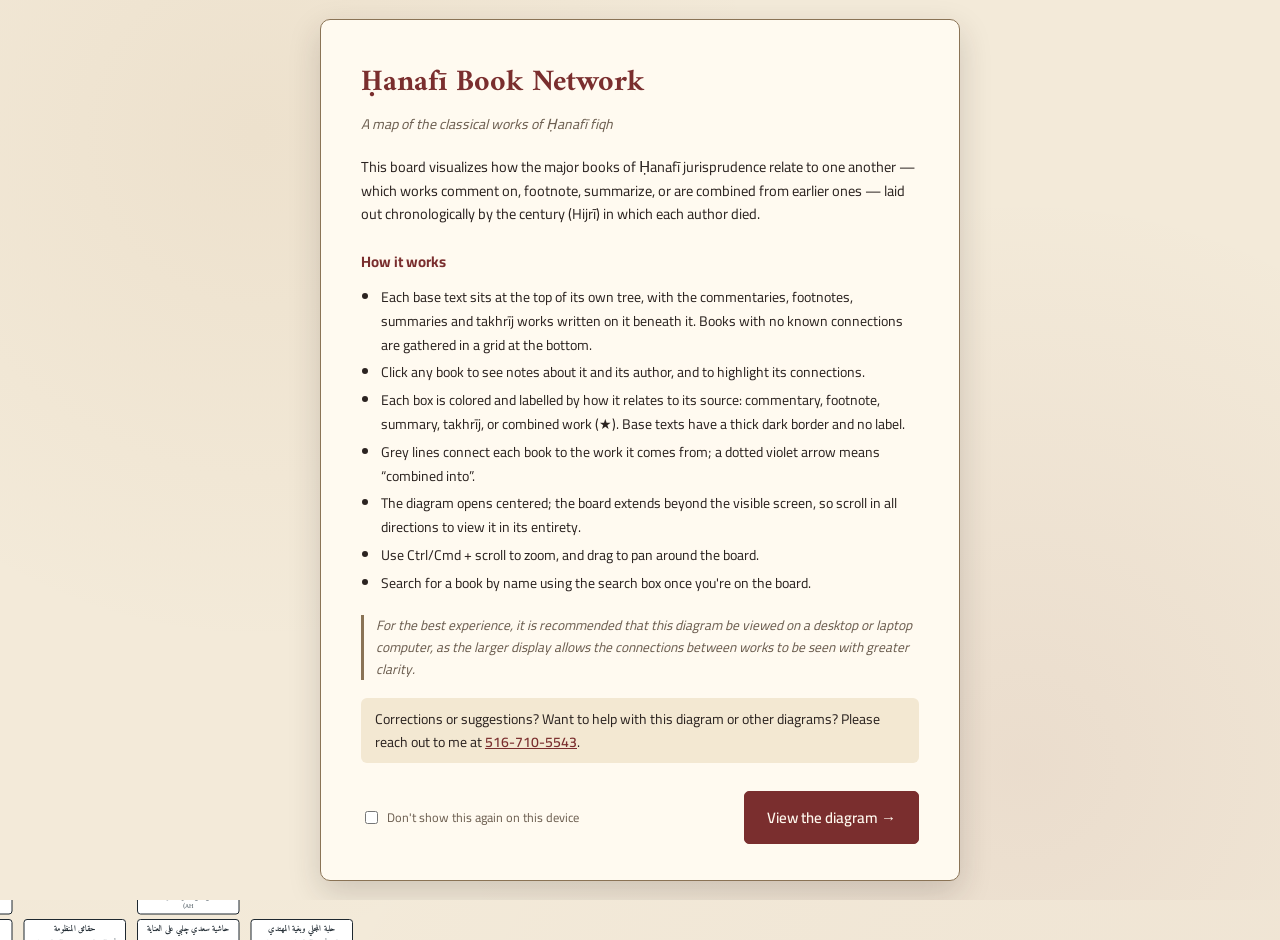
==== commit c39a0e54: "Link the books written on al-Durr al-Mukhtar as on the design page - Add 22 commentary/footnote book" ====
--- a/index.html
+++ b/index.html
@@ -183,6 +183,7 @@
   }
   .node.hb-box{ overflow:visible; white-space:normal; }
   .node.virtual{ cursor:default; }
+  body.admin .node.virtual{ cursor:grab; }
   .hb-box--base{ --c:var(--root); --tint:#E9EBED; }
   .node.hb-box .hb-rel{ border-radius:5px 5px 0 0; }
   .node.hb-box .hb-in{ border-radius:0 0 5px 5px; }
@@ -800,6 +801,7 @@
       <button id="combineBtn" class="secondary" onclick="toggleCombineMode()">⊕ Combine books</button>
       <button id="connectBtn" class="secondary" onclick="toggleConnectMode()">🔗 Connect mode</button>
       <button class="secondary" onclick="clearSelection()">Cancel selection</button>
+      <button class="secondary" onclick="resetLayout()">↺ Reset layout</button>
       <button class="secondary" onclick="resetAll()">Reset board</button>
     </div>
 
@@ -1222,10 +1224,72 @@
 
   addEdge({ id: uid(), from:'tanwirabsar', to:'durrmukhtar', type:'commentary' });
   addEdge({ id: uid(), from:'durrmukhtar', to:'ibnabidin', type:'footnote' });
-  addEdge({ id: uid(), from:'durrmukhtar', to:'tahtawifootnote', type:'footnote' });
-  addEdge({ id: uid(), from:'durrmukhtar', to:'halabi', type:'footnote' });
-  addEdge({ id: uid(), from:'durrmukhtar', to:'sharhminhatghaffar', type:'commentary' });
+  addEdge({ id: uid(), from:'durrmukhtar', to:'tahtawifootnote', type:'commentary' });
+  addEdge({ id: uid(), from:'tanwirabsar', to:'sharhminhatghaffar', type:'commentary' });
   addEdge({ id: uid(), from:'durrmukhtar', to:'tawaliuanwar', type:'commentary' });
+
+  // Books written on al-Durr al-Mukhtār, as listed on the design page. Authors are given as the
+  // design page gives them (English); boxNote is the small italic line under a box.
+  const DURR_BOOKS = [
+    ['durrtuhfatakhyar', 'commentary', 'تحفة الأخيار على الدر المختار', 'Tuḥfat al-Akhyār ʿalā al-Durr al-Mukhtār', 'إبراهيم بن مصطفى الحلبي (d. 1190H)'],
+    ['durrmiftahasrar', 'commentary', 'مفتاح الأسرار ولوائح الأفكار في شرح الدر المختار', 'Miftāḥ al-Asrār wa Lawāʾiḥ al-Afkār fī Sharḥ al-Durr al-Mukhtār', 'ابن عبد الرزاق الدمشقي (d. 1138H)', 'ʿAbd al-Raḥmān ibn Ibrāhīm ibn Aḥmad'],
+    ['durrdalail', 'commentary', 'دلائل الأسرار على الدر المختار', 'Dalāʾil al-Asrār ʿalā al-Durr al-Mukhtār', 'خليل بن محمد الفتال الدمشقي (d. 1186H)'],
+    ['durrislahasfar', 'commentary', 'إصلاح الأسفار عن وجوه بعض مكدرات الدر المختار', 'Iṣlāḥ al-Asfār ʿan Wujūh Baʿḍ Mukaddirāt al-Durr al-Mukhtār', 'حسن بن إبراهيم الجبرتي (d. 1188H)'],
+    ['durrnukhba', 'commentary', 'نخبة الأفكار على الدر المختار', 'Nukhbat al-Afkār ʿalā al-Durr al-Mukhtār', 'محمد صالح المدني (قاضي زاده) (d. 1087H)'],
+    ['durrsilknidar', 'commentary', 'سلك النضار على الدر المختار', 'Silk al-Niḍār ʿalā al-Durr al-Mukhtār', 'عبد القادر بن صالح (ابن قوصي) (d. 1199H)'],
+    ['durrhashiyarahmati', 'commentary', 'حاشية على الدر المختار', 'Ḥāshiyah ʿalā al-Durr al-Mukhtār (al-Raḥmatī)', 'مصطفى بن محمد الرحمتي (d. 1205H)'],
+    ['durrqurratanwar', 'commentary', 'قرة الأنوار في حاشية الدر المختار', 'Qurrat al-Anwār fī Ḥāshiyat al-Durr al-Mukhtār', 'القاضي أبو الطيب السندي المدني (d. 1145H)'],
+    ['durrhashiyaamin', 'commentary', 'حاشية على الدر المختار', 'Ḥāshiyah ʿalā al-Durr al-Mukhtār (Amīn Mīr Aghānī)', 'السيد أمين مير أغاني المكي (d. 1161H)'],
+    ['durrsharhhamzah', 'commentary', 'شرح الدر المختار', 'Sharḥ al-Durr al-Mukhtār (Ḥamzah al-Sindī)', 'حمزة بن إبراهيم فيض الله السندي (d. 1212H)'],
+    ['durrsharhkhalasi', 'commentary', 'الشرح على الدر المختار', 'Al-Sharḥ ʿalā al-Durr al-Mukhtār', 'عبد القادر الخلاصي (d. 1284H)'],
+    ['durrhashiyatawaqi', 'commentary', 'حاشية على الدر المختار', 'Ḥāshiyah ʿalā al-Durr al-Mukhtār (al-Tawāqī)', 'عبد الرحمن الدمشقي (التواقي) (d. 1123H)'],
+    ['durrkashfastar', 'commentary', 'كشف الأستار عن الدر المختار', 'Kashf al-Astār ʿan al-Durr al-Mukhtār', 'محمد نظام الدين الكيراني الهندي'],
+    ['durrghayatawtar', 'commentary', 'غاية الأوطار: ترجمة الدر المختار وشرحه', 'Ghāyat al-Awṭār: Tarjamat al-Durr al-Mukhtār wa Sharḥihi', 'مولوي خرم علي البلهوري (d. 1271H)', 'An Urdu translation and commentary'],
+    ['durrtaaliqanwar', 'footnote', 'تعاليق الأنوار على الدر المختار', 'Taʿālīq al-Anwār ʿalā al-Durr al-Mukhtār', 'عبد المولى بن عبد الله المغربي الدمشقي (d. 1238H)'],
+    ['durrtaliqsaihani', 'footnote', 'تعليقات الصائحاني على الدر المختار', 'Taʿlīqāt al-Ṣāʾiḥānī ʿalā al-Durr al-Mukhtār', 'إبراهيم الصائحاني الدمشقي (d. 1197H)', 'One of the muftīs of Damascus'],
+    ['durrtaliqsindi', 'footnote', 'تعليقات على الدر المختار', 'Taʿlīqāt ʿalā al-Durr al-Mukhtār (Abū al-Ḥasan al-Sindī)', 'أبو الحسن محمد بن صادق بن عبد الهادي السندي (d. 1187H)', 'Known as Abū al-Ḥasan al-Sindī al-Ṣaghīr'],
+    ['durrtaliqansari', 'footnote', 'تعليقات على الدر المختار', 'Taʿlīqāt ʿalā al-Durr al-Mukhtār (al-Anṣārī)', 'القاضي جمال الدين محمد الأنصاري (القرن 12 هـ)'],
+    ['durrtaliqafghani', 'footnote', 'تعليقات على الدر المختار', 'Taʿlīqāt ʿalā al-Durr al-Mukhtār (al-Afghānī)', 'عبد الحكيم الأفغاني (d. 1326H)'],
+    ['durrtaliqtabaqjili', 'footnote', 'تعليقات على الدر المختار', 'Taʿlīqāt ʿalā al-Durr al-Mukhtār (al-Ṭabaqjilī)', 'محمد سعيد الطبقجلي البغدادي (d. 1273H)'],
+    ['durrhawashiahmadi', 'footnote', 'حواش وتعليق على شرح الدر المختار', 'Ḥawāshin wa Taʿlīq ʿalā Sharḥ al-Durr al-Mukhtār', 'إسماعيل بن أحمد الأحمدي الحافظ (d. 1288H)'],
+    ['durrtaliqilahabadi', 'footnote', 'تعليقات على الدر المختار', 'Taʿlīqāt ʿalā al-Durr al-Mukhtār (al-Ilāhābādī)', 'عبد الحق الإلهابادي (d. 1333H)']
+  ];
+  DURR_BOOKS.forEach(b => {
+    addNode({ id:b[0], name:b[2] + '\n' + b[3], x:0, y:0, author:b[4], boxNote:b[5] });
+    addEdge({ id: uid(), from:'durrmukhtar', to:b[0], type:b[1] });
+    const have = state.nodes.find(x => x.id === b[0]);
+    if(have && have.author !== b[4]){ have.author = b[4]; changed = true; }
+  });
+
+  // Old Durr links that the design page reads differently: Ibn ʿĀbidīn and al-Ṭaḥṭāwī are
+  // commentaries (not footnotes), and Minḥat al-Ghaffār hangs off Tanwīr al-Abṣār itself.
+  if(!state._durrLinksV1){
+    state.edges = state.edges.filter(e => !(e.from === 'durrmukhtar' && e.type === 'footnote' &&
+      e.to === 'tahtawifootnote') &&
+      !(e.from === 'durrmukhtar' && e.to === 'sharhminhatghaffar'));
+    state._durrLinksV1 = true;
+    changed = true;
+  }
+
+  // Radd al-Muḥtār is a footnote after all; the old "Ḥāshiyat al-Ḥalabī" (d. 956H) can't be a
+  // footnote on a book written in 1088H, so it is no longer linked; Ṭawāliʿ al-Anwār's year
+  // follows the design page.
+  if(!state._durrLinksV2){
+    state.edges = state.edges.filter(e => !(e.from === 'durrmukhtar' && e.to === 'ibnabidin' && e.type === 'commentary') &&
+      !(e.from === 'durrmukhtar' && e.to === 'halabi'));
+    const tawali = state.nodes.find(x => x.id === 'tawaliuanwar');
+    if(tawali) tawali.author = 'محمد عابد السندي (d. 1257H)';
+    state._durrLinksV2 = true;
+    changed = true;
+  }
+
+  // Small italic lines under a box on the design page
+  [['sharhminhatghaffar', 'The author\u2019s own commentary'],
+   ['kafi', 'Al-\u1E24\u0101kim\u2019s al-K\u0101f\u012B: a summary of all six books'],
+   ['kafi2', 'Al-Nasaf\u012B\u2019s al-K\u0101f\u012B, not al-\u1E24\u0101kim\u2019s']].forEach(([id, note]) => {
+    const n = state.nodes.find(x => x.id === id);
+    if(n && n.boxNote === undefined){ n.boxNote = note; changed = true; }
+  });
 
   // --- Full book list import: books not yet on the board ---
     addNode({ id:'ikhtilaf', name:'اختلاف أبي حنيفة وابن أبي ليلى\nIkhtilāf Abī Ḥanīfa wa Ibn Abī Laylā', x:80, y:505, author:'الإمام أبو يوسف (d. 182H)' });
@@ -3418,7 +3482,7 @@
     hint.textContent = 'Click one book, then another, to connect them. Click "🔗 Connect mode" again to turn it off.';
     return;
   }
-  hint.textContent = 'Click a book to view or edit its notes. Turn on "🔗 Connect mode" to draw new connections, or "⊕ Combine books" to merge several into a new work. Hover a book for its manuscript/color/delete controls, or double-click to rename. Ctrl/Cmd + scroll to zoom.';
+  hint.textContent = 'Drag a book to move it with everything beneath it (hold Shift to move just that book). ' + (layoutStatus ? layoutStatus + '  •  ' : '') + 'Click a book to view or edit its notes. Turn on "🔗 Connect mode" to draw new connections, or "⊕ Combine books" to merge several into a new work. Hover a book for its manuscript/color/delete controls, or double-click to rename. Ctrl/Cmd + scroll to zoom.';
 }
 
 function updateModeButtons(){
@@ -3519,38 +3583,52 @@
 }
 
 function startDrag(id, ev){
-  if(!isAdmin) return;
-  const node = state.nodes.find(n => n.id === id);
+  if(!isAdmin || !lastLayout || !lastLayout.pos[id]) return;
+  if(!state.offsets) state.offsets = JSON.parse(JSON.stringify(getOffsets()));
   const wrap = document.getElementById('canvas-wrap');
+  const cur = k => state.offsets[k] || { dx:0, dy:0 };
+  const kids = (treeInfo.children[id] || []).slice();
   dragInfo = {
     id,
     moved: false,
     startX: ev.clientX + wrap.scrollLeft,
     startY: ev.clientY + wrap.scrollTop,
-    origX: node.x,
-    origY: node.y
+    origX: lastLayout.pos[id].x,
+    origY: lastLayout.pos[id].y,
+    base: { ...cur(id) },
+    kids: kids.map(k => ({ id:k, base:{ ...cur(k) } }))
   };
   document.addEventListener('mousemove', onDrag);
   document.addEventListener('mouseup', endDrag);
 }
 
+// Drag a book to move it and everything beneath it; hold Shift to move just that book.
 function onDrag(ev){
   if(!dragInfo) return;
   const wrap = document.getElementById('canvas-wrap');
-  const dx = ((ev.clientX + wrap.scrollLeft) - dragInfo.startX) / zoom;
-  const dy = ((ev.clientY + wrap.scrollTop) - dragInfo.startY) / zoom;
+  let dx = ((ev.clientX + wrap.scrollLeft) - dragInfo.startX) / zoom;
+  let dy = ((ev.clientY + wrap.scrollTop) - dragInfo.startY) / zoom;
   if(Math.abs(dx) > 3 || Math.abs(dy) > 3) dragInfo.moved = true;
-  const node = state.nodes.find(n => n.id === dragInfo.id);
-  node.x = Math.max(0, dragInfo.origX + dx);
-  node.y = Math.max(0, dragInfo.origY + dy);
+  if(!dragInfo.moved) return;
+  dx = Math.max(dx, -dragInfo.origX);
+  dy = Math.max(dy, -dragInfo.origY);
+  state.offsets[dragInfo.id] = { dx:dragInfo.base.dx + dx, dy:dragInfo.base.dy + dy };
+  dragInfo.kids.forEach(k => {
+    state.offsets[k.id] = ev.shiftKey ? { dx:k.base.dx - dx, dy:k.base.dy - dy } : { ...k.base };
+  });
   render();
 }
 
 function endDrag(){
   document.removeEventListener('mousemove', onDrag);
   document.removeEventListener('mouseup', endDrag);
-  if(dragInfo && dragInfo.moved) saveState();
+  const moved = dragInfo && dragInfo.moved;
   dragInfo = null;
+  if(moved){
+    state.offsets = cleanOffsets(state.offsets);
+    saveState();
+    publishLayout();
+  }
 }
 
 function edgeStyle(type){
@@ -3896,7 +3974,7 @@
   combResults.forEach(id => { rel[id] = 'comb'; delete parent[id]; });
 
   const year = id => {
-    const m = (byId[id].author || '').match(/\(d\.\s*(\d+)\s*H\)/);
+    const m = (byId[id].author || '').match(/\(d\.\s*(\d+)\s*A?H\)/);
     return m ? parseInt(m[1], 10) : Infinity;
   };
   const children = {};
@@ -3927,6 +4005,129 @@
 let treeInfo = { children:{}, parent:{}, rel:{}, edgeIds:{}, roots:[], isolated:[], hasVirtual:false };
 function bookRel(id){ return treeInfo.rel[id] || null; }
 
+// ---- manual moves: offsets from the automatic layout, kept per book --------------------------
+// A book's offset moves it and everything beneath it; its connector from its parent is then drawn
+// as a simple elbow. Offsets are saved in this browser and, with a GitHub token, published to
+// layout.json so every visitor sees them.
+let publishedOffsets = {};
+let layoutStatus = '';
+let lastLayout = null;
+
+function getOffsets(){
+  if(!isAdmin) return publishedOffsets;
+  return state.offsets || publishedOffsets;
+}
+
+function applyManualOffsets(lay){
+  const offs = getOffsets();
+  const eff = {};
+  const E = id => {
+    if(eff[id]) return eff[id];
+    const o = offs[id] || { dx:0, dy:0 };
+    const par = treeInfo.parent[id];
+    const pe = par !== undefined ? E(par) : { dx:0, dy:0 };
+    return eff[id] = { dx:o.dx + pe.dx, dy:o.dy + pe.dy };
+  };
+  Object.keys(lay.pos).forEach(id => {
+    const e = E(id);
+    lay.pos[id].x = Math.max(0, lay.pos[id].x + e.dx);
+    lay.pos[id].y = Math.max(0, lay.pos[id].y + e.dy);
+  });
+
+  const out = [], moved = new Set();
+  const moveSeg = (s, e) => ({ x1:s.x1 + e.dx, y1:s.y1 + e.dy, x2:s.x2 + e.dx, y2:s.y2 + e.dy, e:s.e });
+  lay.segs.forEach(s => {
+    if(s.c){
+      const o = offs[s.c];
+      if(o && (o.dx || o.dy)){ moved.add(s.c); return; }
+      out.push(moveSeg(s, E(s.c)));
+    } else if(s.p){
+      out.push(moveSeg(s, E(s.p)));
+    } else out.push(s);
+  });
+  moved.forEach(c => {
+    const par = treeInfo.parent[c];
+    if(par === undefined || !lay.pos[par] || !lay.pos[c]) return;
+    const ps = lay.size(par), cs = lay.size(c);
+    const px = lay.pos[par].x + ps.w / 2, pb = lay.pos[par].y + ps.h;
+    const cx = lay.pos[c].x + cs.w / 2, ct = lay.pos[c].y;
+    const mid = (pb + ct) / 2, e = treeInfo.edgeIds[c] || [];
+    out.push({ x1:px, y1:pb, x2:px, y2:mid, e }, { x1:px, y1:mid, x2:cx, y2:mid, e }, { x1:cx, y1:mid, x2:cx, y2:ct, e });
+  });
+  lay.segs = out;
+
+  let maxX = 0, maxY = 0;
+  Object.keys(lay.pos).forEach(id => {
+    const s = lay.size(id);
+    maxX = Math.max(maxX, lay.pos[id].x + s.w);
+    maxY = Math.max(maxY, lay.pos[id].y + s.h);
+  });
+  lay.maxX = Math.max(lay.maxX, maxX);
+  lay.maxY = Math.max(lay.maxY, maxY);
+}
+
+function cleanOffsets(o){
+  const r = {};
+  Object.keys(o).forEach(id => {
+    if(o[id] && (o[id].dx || o[id].dy)) r[id] = { dx:Math.round(o[id].dx), dy:Math.round(o[id].dy) };
+  });
+  return r;
+}
+
+async function publishLayout(){
+  const token = localStorage.getItem(GH_TOKEN_KEY);
+  if(!token){
+    layoutStatus = 'Layout saved in this browser only — set a GitHub token (toolbar) to publish it for everyone.';
+    updateHint();
+    return;
+  }
+  layoutStatus = 'Publishing layout…';
+  updateHint();
+  try{
+    const apiUrl = `https://api.github.com/repos/${GH_REPO}/contents/layout.json`;
+    const headers = { 'Authorization':'token ' + token, 'Accept':'application/vnd.github+json' };
+    const getRes = await fetch(apiUrl, { headers });
+    let sha;
+    if(getRes.ok) sha = (await getRes.json()).sha;
+    else if(getRes.status !== 404) throw new Error('Could not read layout.json (HTTP ' + getRes.status + ')');
+    const putRes = await fetch(apiUrl, {
+      method:'PUT',
+      headers:{ ...headers, 'Content-Type':'application/json' },
+      body:JSON.stringify({
+        message:'Update board layout',
+        content:b64EncodeUtf8(JSON.stringify(cleanOffsets(state.offsets || {}), null, 2)),
+        sha
+      })
+    });
+    if(!putRes.ok){
+      const errJson = await putRes.json().catch(() => ({}));
+      throw new Error(errJson.message || ('GitHub API error ' + putRes.status));
+    }
+    layoutStatus = 'Layout published — live for everyone within about a minute.';
+  }catch(e){
+    layoutStatus = 'Failed to publish layout: ' + e.message;
+  }
+  updateHint();
+}
+
+async function loadPublishedLayout(){
+  try{
+    const res = await fetch('layout.json', { cache:'no-store' });
+    if(!res.ok) return;
+    publishedOffsets = await res.json();
+    render();
+  }catch(e){ /* no layout.json yet, or not reachable (e.g. file://) -- keep the automatic layout */ }
+}
+
+function resetLayout(){
+  if(!isAdmin) return;
+  if(!confirm('Put every book back in its automatic position?')) return;
+  state.offsets = {};
+  saveState();
+  render();
+  publishLayout();
+}
+
 // Positions every book (writes node.x / node.y) and collects the connector segments.
 // elMap must hold every box's DOM element, already in the page so it can be measured.
 function layoutBoard(tree, elMap){
@@ -3950,7 +4151,7 @@
     into.items.push(...b.items); into.segs.push(...b.segs);
     into.minX = Math.min(into.minX, b.minX); into.maxX = Math.max(into.maxX, b.maxX); into.h = Math.max(into.h, b.h);
   };
-  const seg = (b, x1, y1, x2, y2, e) => b.segs.push({ x1, y1, x2, y2, e });
+  const seg = (b, x1, y1, x2, y2, e, c, p) => b.segs.push({ x1, y1, x2, y2, e, c, p });
 
   // Children stacked under their parent box: a rail down the parent's left side with a tick to
   // each child; a child's own children nest one indent further in.
@@ -3968,8 +4169,8 @@
     kids(pid).forEach(k => {
       const s = size(k);
       const tick = y + Math.min(s.h / 2, 24);
-      seg(out, rx, prevY, rx, tick, eids(k));
-      seg(out, rx, tick, cl, tick, eids(k));
+      seg(out, rx, prevY, rx, tick, eids(k), null, pid);
+      seg(out, rx, tick, cl, tick, eids(k), k);
       prevY = tick;
       y = stackMember(k, cl, y, out) + G.stack;
     });
@@ -3984,8 +4185,8 @@
     run.forEach(k => {
       const s = size(k);
       const tick = y + Math.min(s.h / 2, 24);
-      seg(b, 0, prevY, 0, tick, eids(k));
-      seg(b, 0, tick, G.rail, tick, eids(k));
+      seg(b, 0, prevY, 0, tick, eids(k), null, tree.parent[k]);
+      seg(b, 0, tick, G.rail, tick, eids(k), k);
       prevY = tick;
       b.items.push({ id:k, x:G.rail, y });
       grow(b, 0, y, G.rail + s.w, s.h);
@@ -4004,7 +4205,7 @@
     if(tree.rel[id] === 'comb' && ks.length === 1){
       const c = layoutNode(ks[0]);
       shift(c, 0, s.h + G.level);
-      seg(b, 0, s.h, 0, s.h + G.level, eids(ks[0]));
+      seg(b, 0, s.h, 0, s.h + G.level, eids(ks[0]), ks[0]);
       absorb(b, c);
       return b;
     }
@@ -4040,17 +4241,17 @@
     cols.forEach(c => { shift(c.block, -mid, colTop); c.dropX -= mid; });
 
     const allE = [].concat(...cols.map(c => eids(c.first)));
-    seg(b, 0, s.h, 0, busY, allE);
+    seg(b, 0, s.h, 0, busY, allE, null, id);
     const xs = [0, ...cols.map(c => c.dropX)].sort((p, q) => p - q);
     for(let i = 0; i < xs.length - 1; i++){
       if(xs[i] === xs[i + 1]) continue;
       const side = xs[i + 1] <= 0
         ? cols.filter(c => c.dropX <= xs[i])
         : cols.filter(c => c.dropX >= xs[i + 1]);
-      seg(b, xs[i], busY, xs[i + 1], busY, [].concat(...side.map(c => eids(c.first))));
+      seg(b, xs[i], busY, xs[i + 1], busY, [].concat(...side.map(c => eids(c.first))), null, id);
     }
     cols.forEach(c => {
-      seg(b, c.dropX, busY, c.dropX, colTop, eids(c.first));
+      seg(b, c.dropX, busY, c.dropX, colTop, eids(c.first), c.first);
       absorb(b, c.block);
     });
     return b;
@@ -4117,7 +4318,7 @@
   const segs = [];
   placed.forEach(p => {
     p.block.items.forEach(i => { pos[i.id] = { x:p.ax + i.x, y:p.ay + i.y }; });
-    p.block.segs.forEach(s => segs.push({ x1:s.x1 + p.ax, y1:s.y1 + p.ay, x2:s.x2 + p.ax, y2:s.y2 + p.ay, e:s.e }));
+    p.block.segs.forEach(s => segs.push({ x1:s.x1 + p.ax, y1:s.y1 + p.ay, x2:s.x2 + p.ax, y2:s.y2 + p.ay, e:s.e, c:s.c, p:s.p }));
   });
   let maxX = right, maxY = bottom;
   Object.keys(pos).forEach(id => {
@@ -4205,7 +4406,8 @@
     div.innerHTML =
       (REL_LABELS[rel] ? `<span class="hb-rel">${REL_LABELS[rel]}</span>` : '') +
       `<span class="hb-in"><span class="hb-t">${lines[0]}</span>` +
-      `<span class="hb-a" dir="auto">${author || lines[1] || ''}</span></span>`;
+      `<span class="hb-a" dir="auto">${author || lines[1] || ''}</span>` +
+      (n.boxNote ? `<span class="hb-note">${n.boxNote}</span>` : '') + '</span>';
 
     if(isAdmin) div.onmousedown = (ev) => { startDrag(n.id, ev); };
     div.onclick = (ev) => { onNodeClick(n.id, ev); };
@@ -4250,11 +4452,14 @@
     v.className = 'node virtual hb-box hb-box--root';
     v.innerHTML = '<span class="hb-in"><span class="hb-t">ظاهر الرواية</span>' +
       '<span class="hb-a" dir="auto">محمد بن الحسن الشيباني (d. 189 AH)</span></span>';
+    if(isAdmin) v.onmousedown = (ev) => { startDrag(VIRTUAL_ROOT, ev); };
     canvas.appendChild(v);
     elMap[VIRTUAL_ROOT] = v;
   }
 
   const lay = layoutBoard(treeInfo, elMap);
+  applyManualOffsets(lay);
+  lastLayout = lay;
   Object.keys(lay.pos).forEach(id => {
     const el = elMap[id];
     el.style.left = lay.pos[id].x + 'px';
@@ -4343,7 +4548,7 @@
 }
 
 loadState().then(() => {
-  buildTimeline(); applyZoom(); centerInitialView(); loadPublishedNotes();
+  buildTimeline(); applyZoom(); centerInitialView(); loadPublishedNotes(); loadPublishedLayout();
   // Box heights depend on the web fonts, so lay the board out again once they have loaded.
   if(document.fonts && document.fonts.ready) document.fonts.ready.then(() => { render(); centerInitialView(); });
 });
